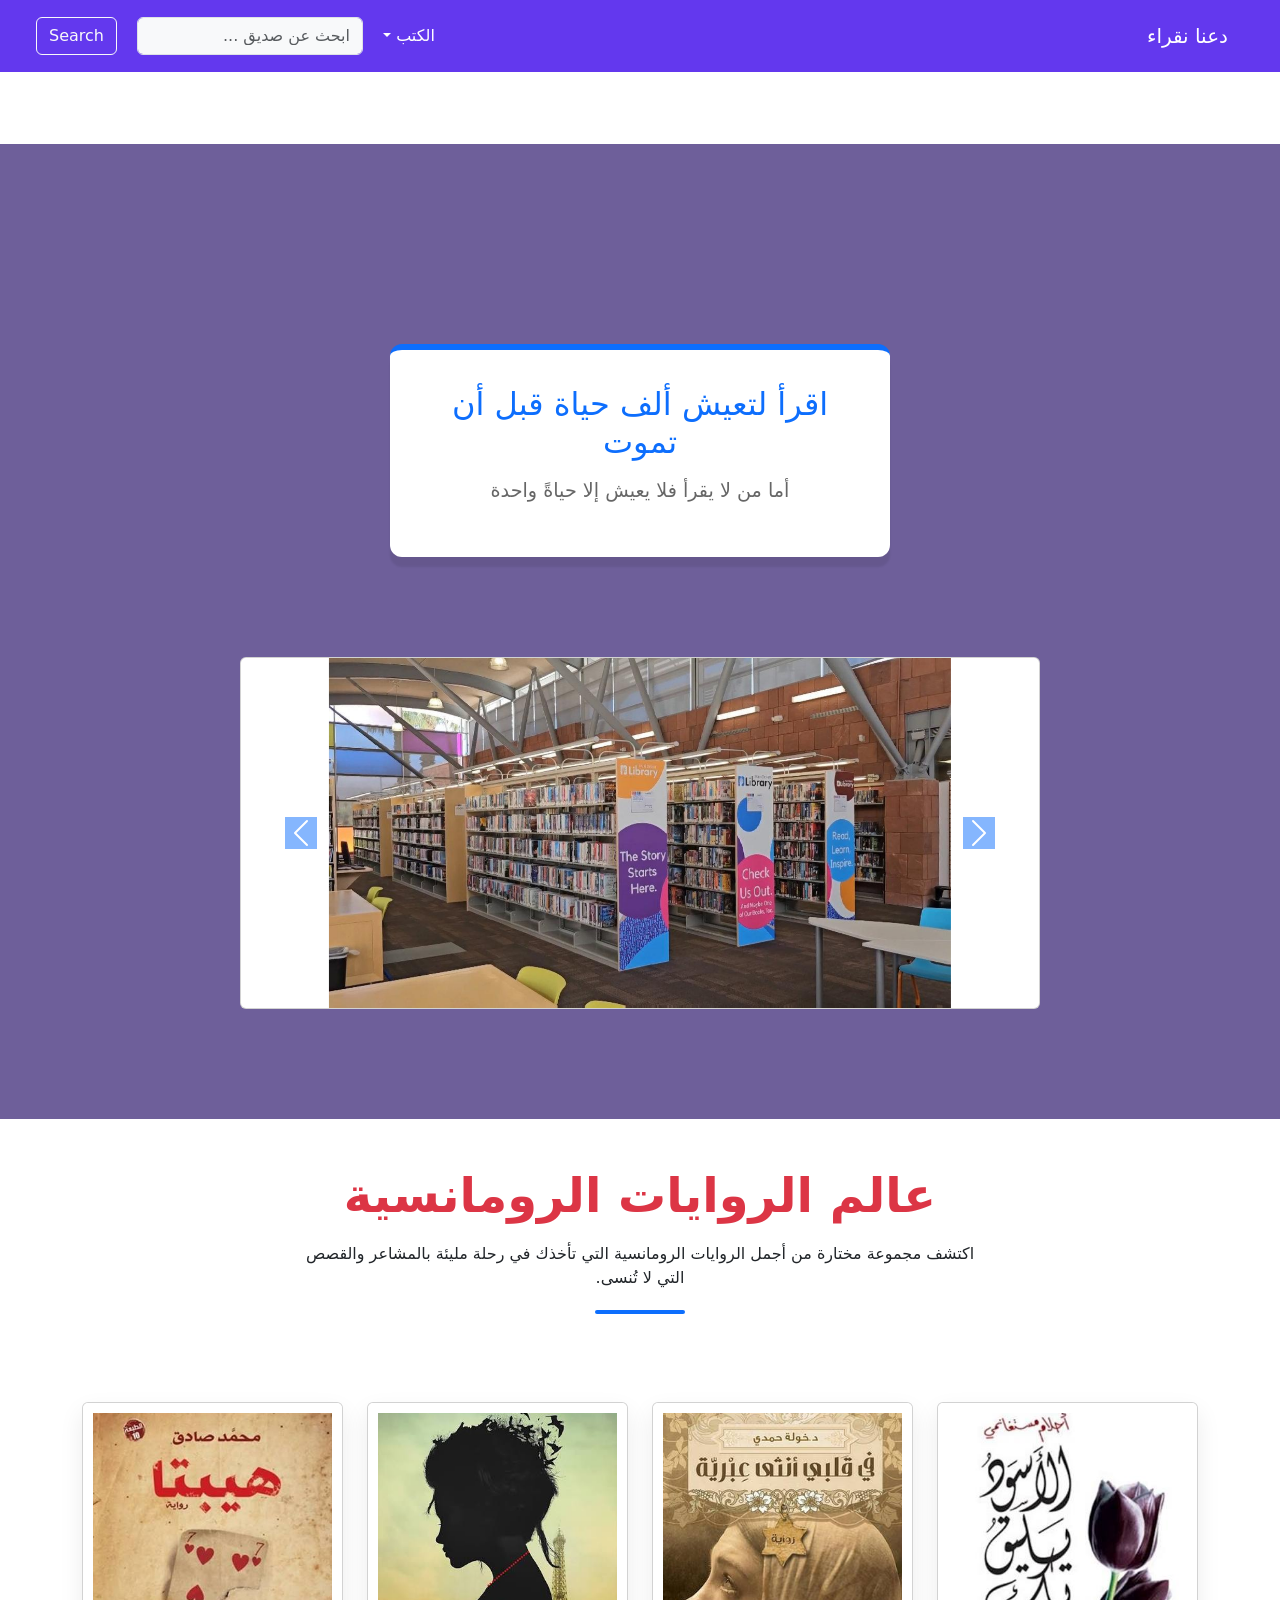
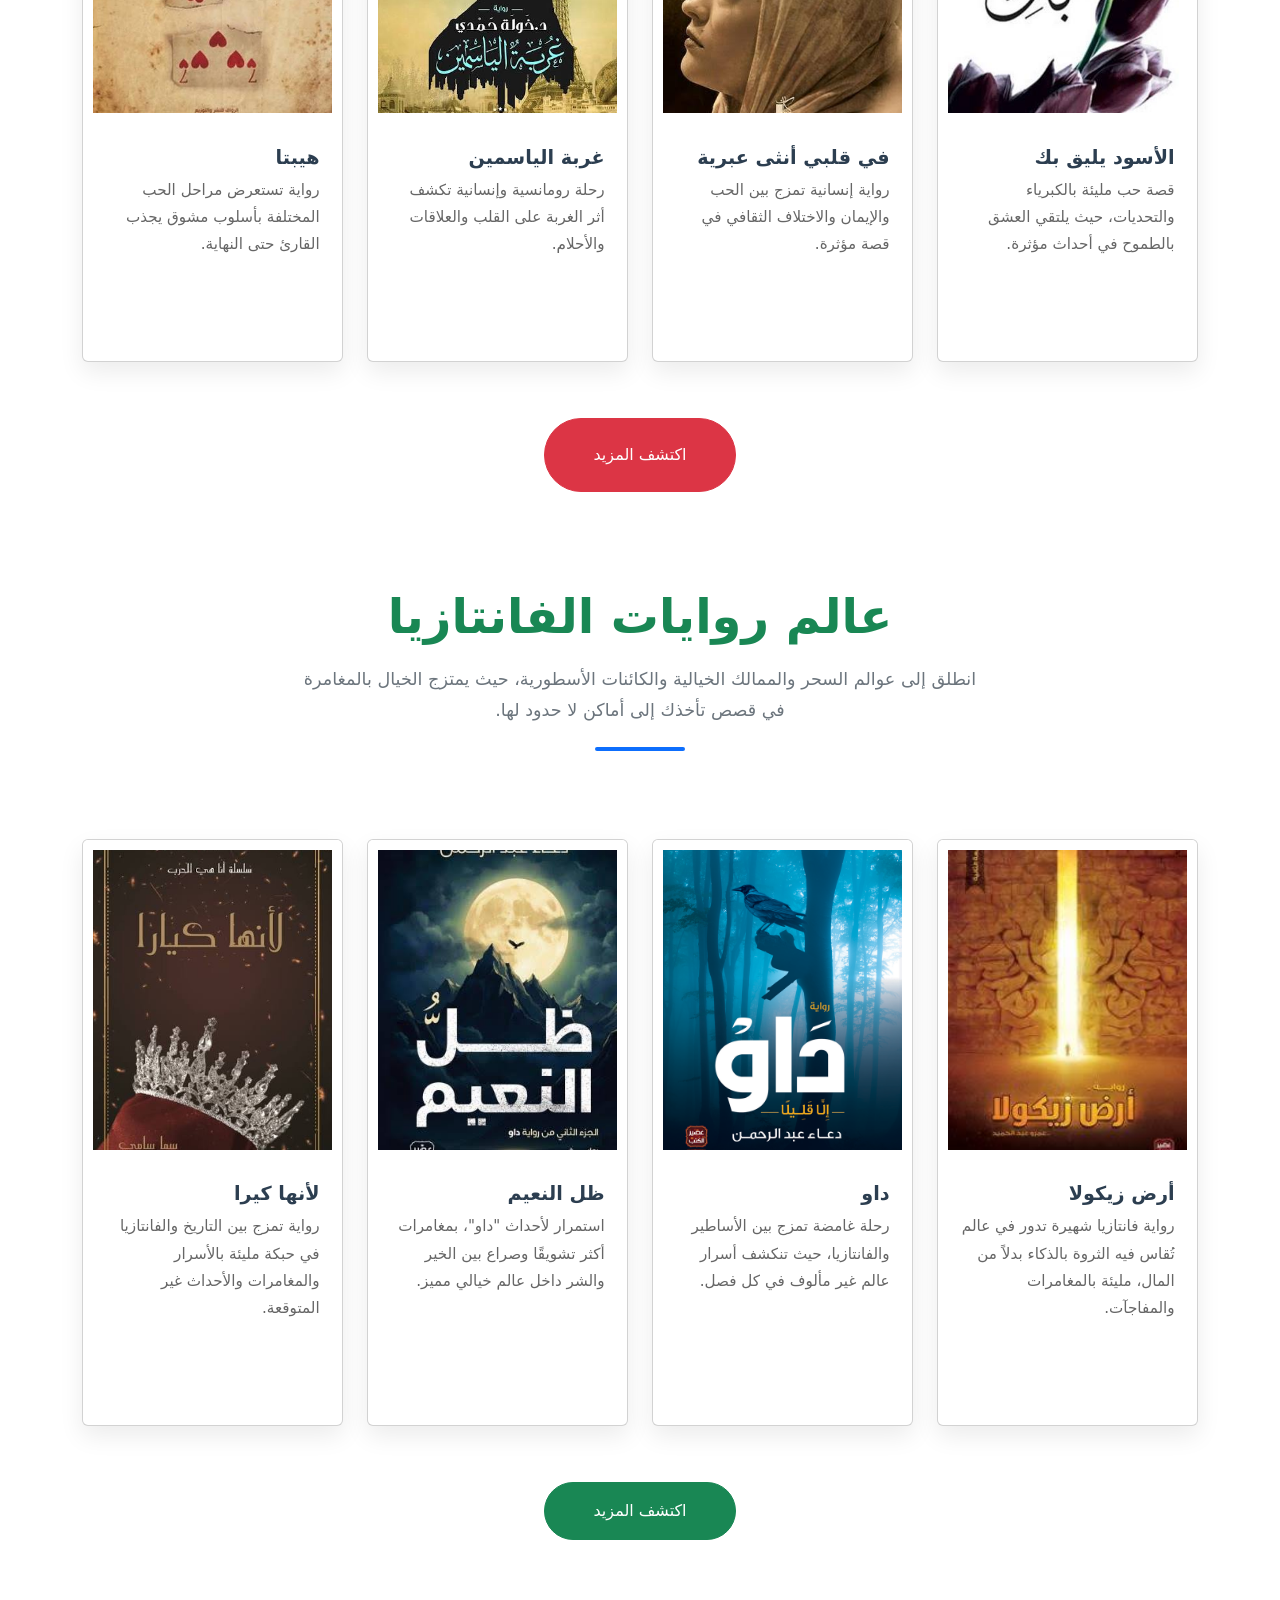
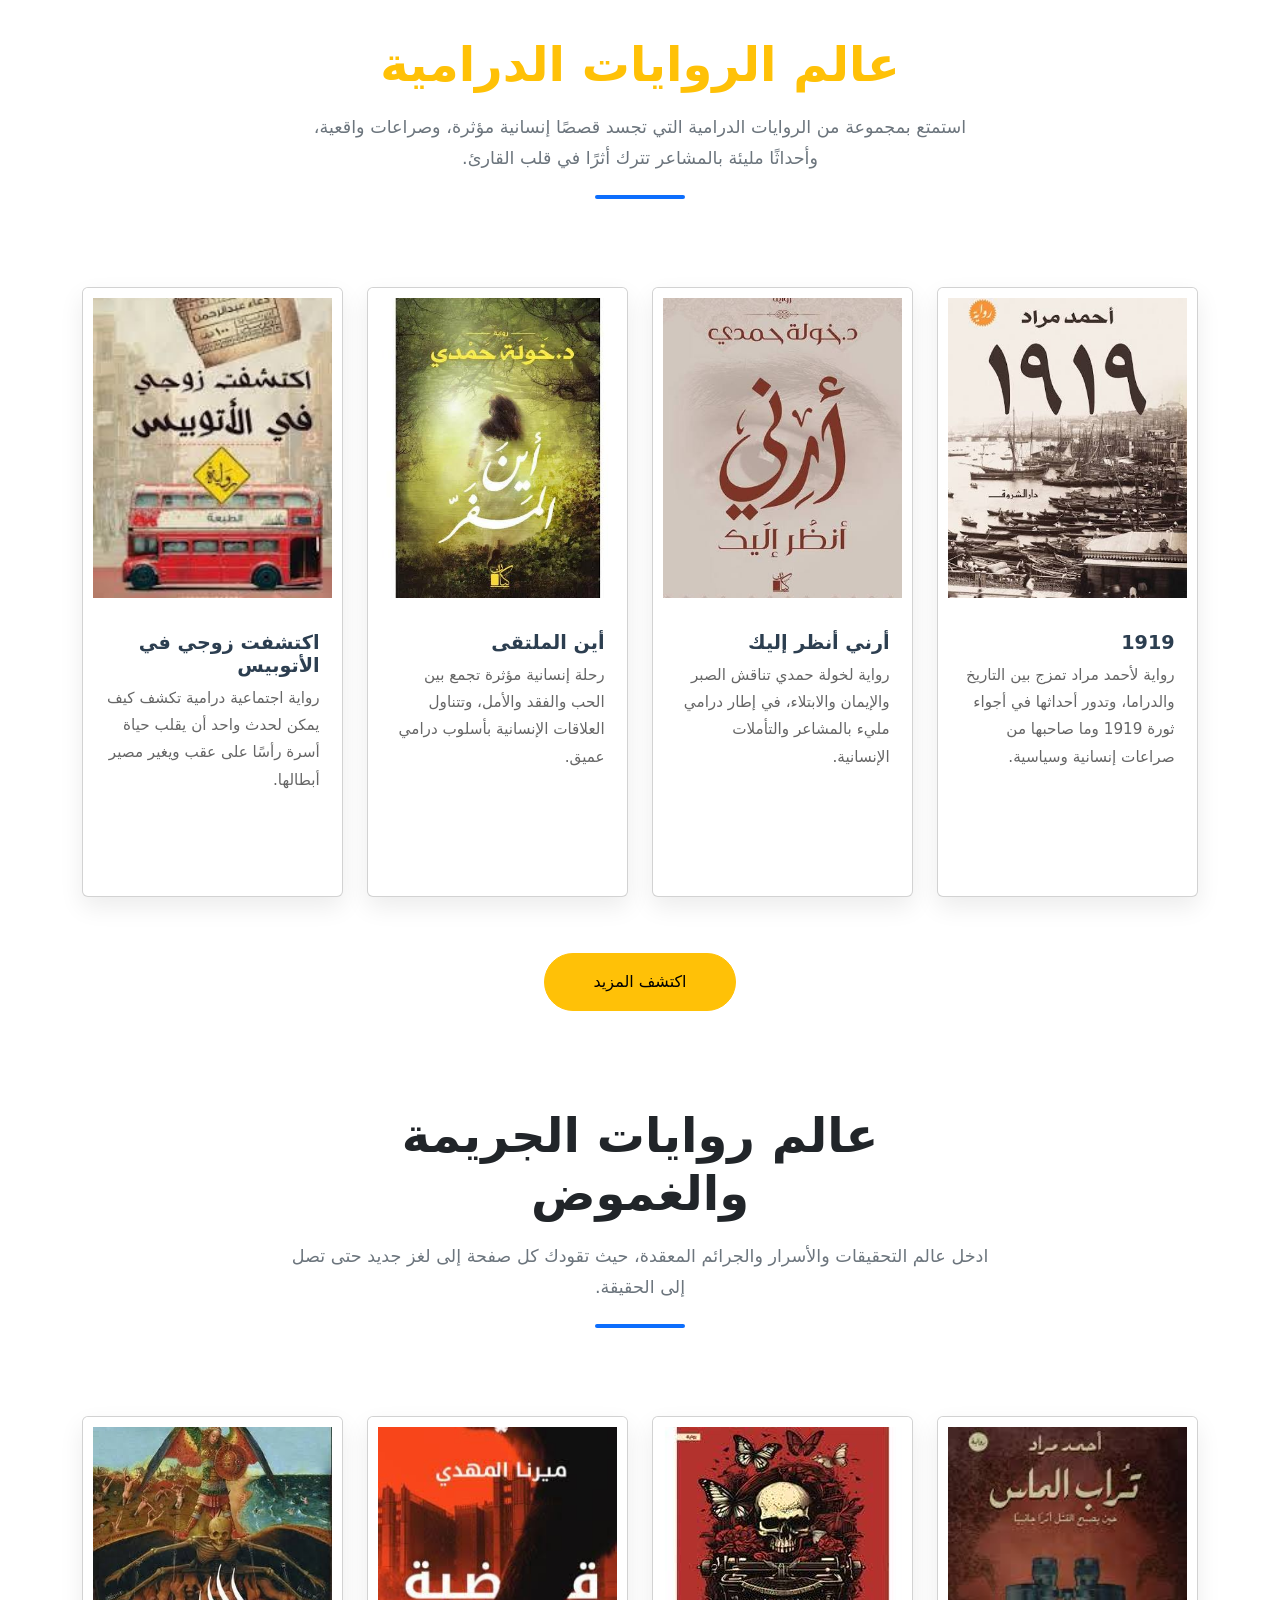
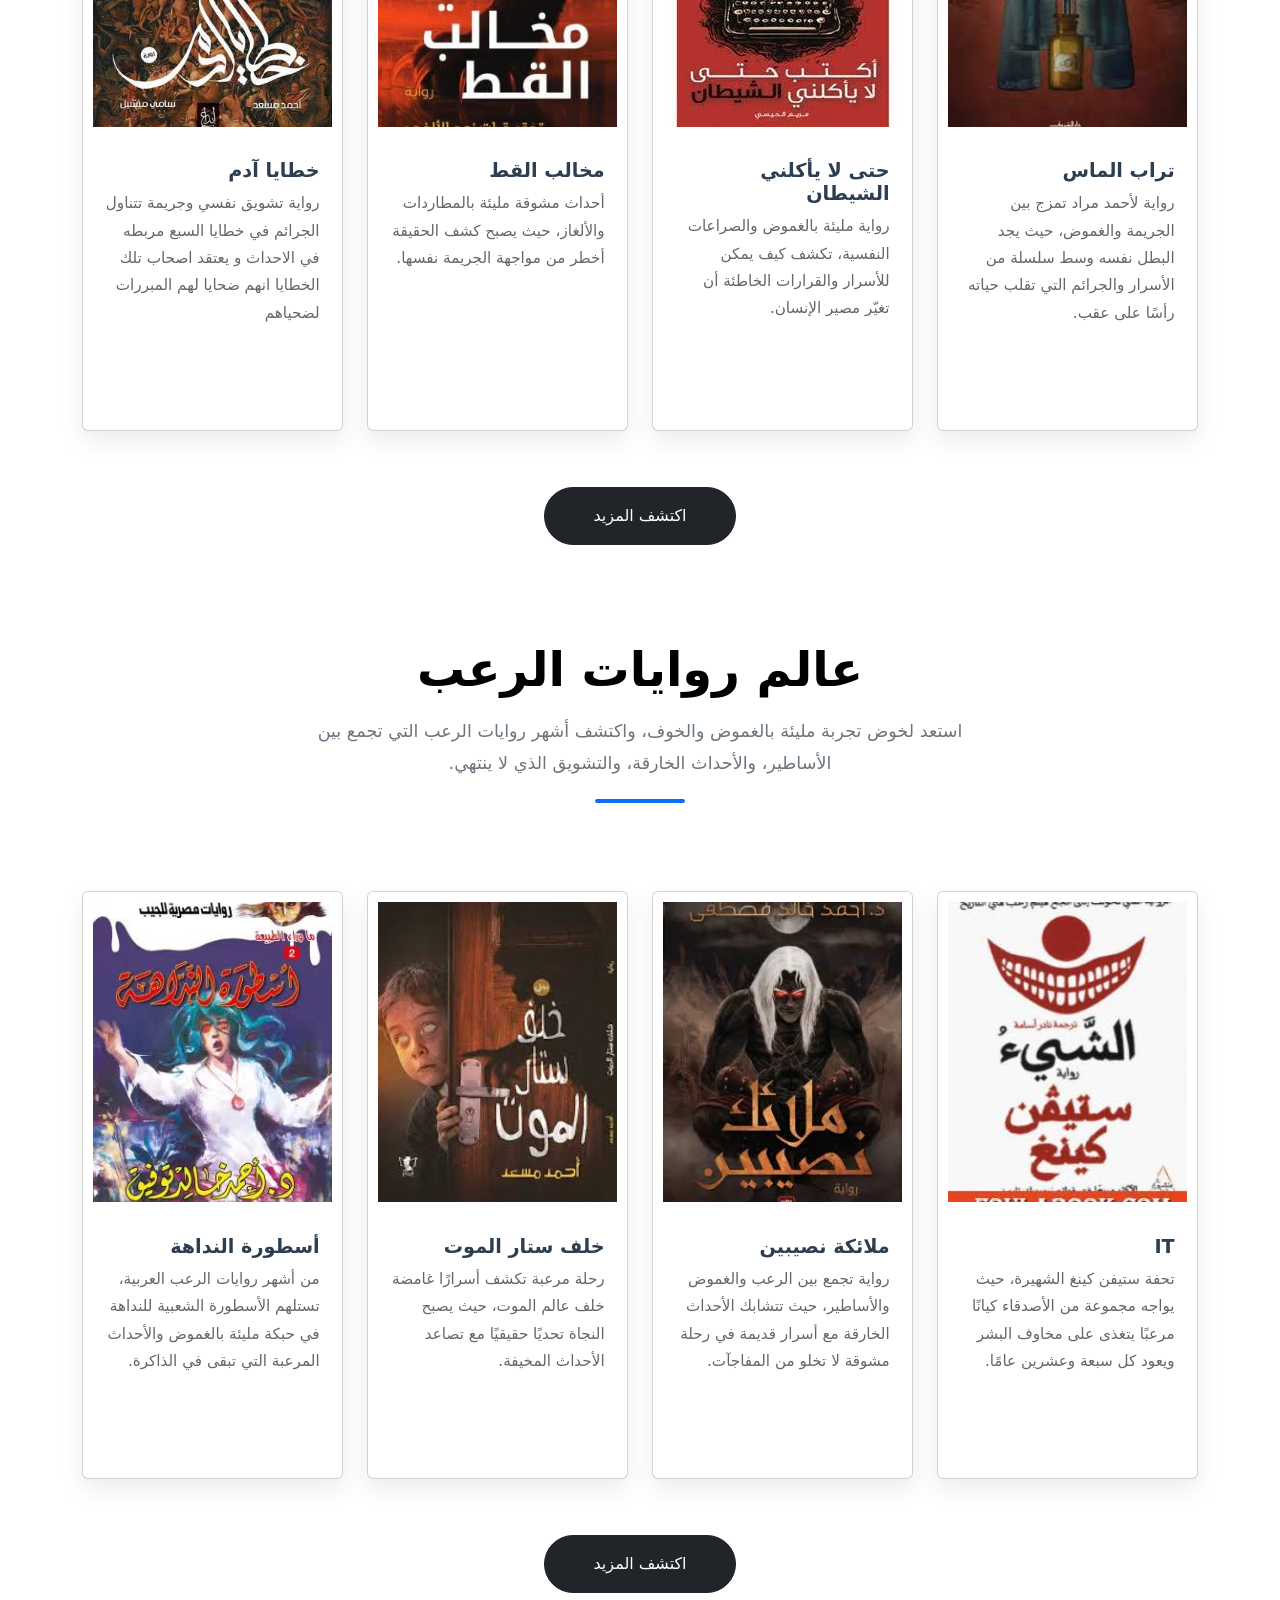
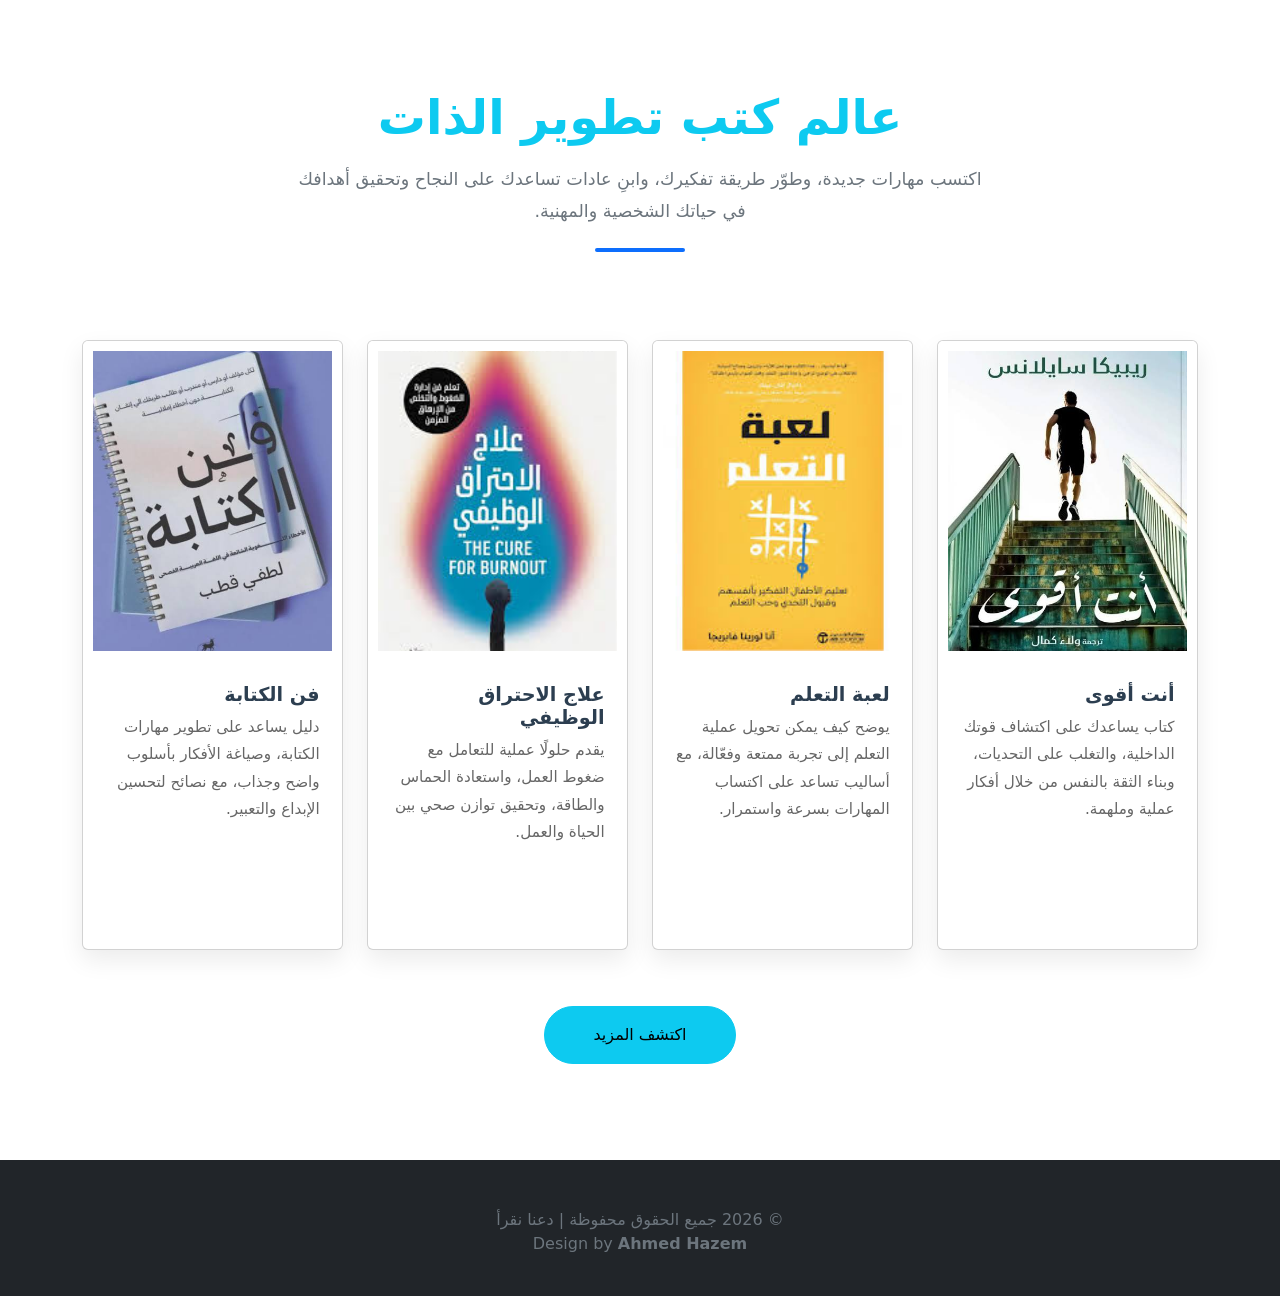
==== index.html @ 32b848a5 "Update project" ====
<!doctype html>
<html lang="ar" dir="rtl">
  >
  <head>
    <meta charset="UTF-8" />
    <meta name="viewport" content="width=device-width, initial-scale=1.0" />
    <link rel="stylesheet" href="css/style.css" />
    <link rel="stylesheet" href="css/bootstrap.min.css" />
    <!-- Font Awesome -->
    <link
      rel="stylesheet"
      href="https://cdnjs.cloudflare.com/ajax/libs/font-awesome/6.6.0/css/all.min.css"
    />
    <title>let's read</title>
  </head>
  <body>
    <main>
      <section class=" bg-section">
        <div class="container">
      <!--strat of nav bar-->
      <nav class="navbar navbar-expand-lg fixed-top py-3 px-4">
        <div class="container-fluid">
          <a class="navbar-brand" href="#">دعنا نقراء</a>
          <button
            class="navbar-toggler"
            type="button"
            data-bs-toggle="collapse"
            data-bs-target="#navbarSupportedContent"
            aria-controls="navbarSupportedContent"
            aria-expanded="false"
            aria-label="Toggle navigation"
          >
            <span class="navbar-toggler-icon"></span>
          </button>
          <div class="collapse navbar-collapse" id="navbarSupportedContent">
            <ul class="navbar-nav me-auto mb-2 mb-lg-0">
              <li class="nav-item dropdown">
                <a
                  class="nav-link dropdown-toggle"
                  href="#"
                  role="button"
                  data-bs-toggle="dropdown"
                  aria-expanded="false"
                >
                  الكتب
                </a>
                <ul class="dropdown-menu books-menu">
                  <li><h6 class="dropdown-header">أقسام الكتب</h6></li>
                  <li><a class="dropdown-item" href="#romantic" >الرومانسية</a>
                  </li><a class="dropdown-item" href="#Fantasy" > الفانتازيا</a></li>
                  <li><a class="dropdown-item" href="#drama" > الدراما</a></li>
                  <li><a class="dropdown-item" href="#crime"> الجريمة</a></li>
                  <li><a class="dropdown-item" href="#horror"> الرعب</a></li>
                  <li><a class="dropdown-item" href="#development" > تطوير الذات</a></li>
                </ul>
              </li>
            </ul>
            <form class="d-flex" role="search">
              <input
                class="form-control bg-light text-dark me-2"
                type="search"
                placeholder="ابحث عن صديق ..."
              />
              <button class="btn btn-outline-light">Search</button>
            </form>
          </div>
        </div>
      </nav>
      <!--end of nav bar-->
      <!--start of quote-->
      <section class="container quote-section">
        <div class="quote-box">
          <h3>اقرأ لتعيش ألف حياة قبل أن تموت</h3>
          <p>أما من لا يقرأ فلا يعيش إلا حياةً واحدة</p>
        </div>
      </section>
      <!--end of quote -->
      <!-- start of Show off the best-sellers. -->
      <section class="card mx-auto mt-4 p-0" >
        <div
          id="carouselExampleInterval"
          class="carousel slide"
          data-bs-ride="carousel"
        >
          <div class="carousel-inner">
            <div class="carousel-item active" data-bs-interval="3000">
              <img src="photo/book1.png" class="d-block w-100" alt="Library" />
            </div>

            <div class="carousel-item" data-bs-interval="3000">
              <img src="photo/book2.png" class="d-block w-100" alt="Reading" />
            </div>
            <div class="carousel-item" data-bs-interval="3000">
              <img
                src="photo/book3.png"
                class="d-block w-100"
                alt="Coffee and Book"
              />
            </div>
            <div class="carousel-item" data-bs-interval="3000">
              <img
                src="photo/book4.png"
                class="d-block w-100"
                alt="Bookshelf"
              />
            </div>

            <div class="carousel-item" data-bs-interval="3000">
              <img
                src="photo/book5.png"
                class="d-block w-100"
                alt="Open Book"
              />
            </div>

            <div class="carousel-item" data-bs-interval="3000">
              <img
                src="photo/book6.png"
                class="d-block w-100"
                alt="Coffee and Book"
              />
            </div>
            <div class="carousel-item" data-bs-interval="3000">
              <img
                src="photo/book7.png"
                class="d-block w-100"
                alt="Coffee and Book"
              />
            </div>
          </div>

          <button
            class="carousel-control-prev"
            type="button"
            data-bs-target="#carouselExampleInterval"
            data-bs-slide="prev"
          >
            <span class="carousel-control-prev-icon"></span>
          </button>

          <button
            class="carousel-control-next"
            type="button"
            data-bs-target="#carouselExampleInterval"
            data-bs-slide="next"
          >
            <span class="carousel-control-next-icon"></span>
          </button>
        </div>
      </section>
      <!-- end of Show off the best-sellers. -->
      </div>
      </section>
    <!--romantic-->
<section class="container my-5"  id="romantic">
  <div class="section-heading text-center mb-5">
 <h2 class="section-title text-danger">
  عالم الروايات الرومانسية
</h2>
    <p class="romance-desc">
      اكتشف مجموعة مختارة من أجمل الروايات الرومانسية التي تأخذك في رحلة
      مليئة بالمشاعر والقصص التي لا تُنسى.
    </p>
  </div>
      <div class="row row-cols-1 row-cols-md-2 row-cols-lg-4 g-4">
  <div class="col">
  <div class="card book-card h-100">
      <img src="photo/الرومانسية/الاسود يليق بك.png" class="card-img-top" alt="الأسود يليق بك">
      <div class="card-body">
        <h5 class="card-title">الأسود يليق بك</h5>
  <p class="card-text">
    قصة حب مليئة بالكبرياء والتحديات، حيث يلتقي العشق بالطموح في أحداث مؤثرة.
  </p>
      </div>
    </div>
  </div>
  <div class="col">
    <div class="card book-card h-100">
    <img src="photo/الرومانسية/في قلبي.png" class="card-img-top" alt="في قلبي أنثى عبرية">
<div class="card-body">
  <h5 class="card-title">في قلبي أنثى عبرية</h5>
  <p class="card-text">
    رواية إنسانية تمزج بين الحب والإيمان والاختلاف الثقافي في قصة مؤثرة.
  </p>
</div>
    </div>
  </div>
  <div class="col">
  <div class="card book-card h-100">
    <img src="photo/الرومانسية/غربيه الياسمين.png" class="card-img-top" alt="غربة الياسمين">

<div class="card-body">
  <h5 class="card-title">غربة الياسمين</h5>
  <p class="card-text">
    رحلة رومانسية وإنسانية تكشف أثر الغربة على القلب والعلاقات والأحلام.
  </p>
</div>
    </div>
  </div>
  <div class="col">
    <div class="card book-card h-100">
    <img src="photo/الرومانسية/هبتا.png" class="card-img-top" alt="هيبتا">
<div class="card-body">
  <h5 class="card-title">هيبتا</h5>
  <p class="card-text">
    رواية تستعرض مراحل الحب المختلفة بأسلوب مشوق يجذب القارئ حتى النهاية.
  </p>
</div>
    </div>
  </div>
</div>
<div class="text-center mt-5">
<a   href="romantic.html"
    target="_blank" rel="noopener noreferrer"  class="btn btn-danger px-5 py-4 m-5 rounded-pill">
  اكتشف المزيد
</a>
</div>
    </section>
          <!-- Fantasy -->
<section class="container my-5" id="Fantasy">
  <div class="section-heading text-center mb-5">
    <h2 class="section-title text-success">
      عالم روايات الفانتازيا
    </h2>
    <p class="section-desc">
      انطلق إلى عوالم السحر والممالك الخيالية والكائنات الأسطورية، حيث يمتزج
      الخيال بالمغامرة في قصص تأخذك إلى أماكن لا حدود لها.
    </p>
  </div>
  <div class="row row-cols-1 row-cols-md-2 row-cols-lg-4 g-4">
    <!-- Card 1 -->
    <div class="col">
      <div class="card book-card h-100">
        <img src="photo/الفانتازيا/ارض زيكولا.png" class="card-img-top" alt="أرض زيكولا">
        <div class="card-body">
          <h5 class="card-title">أرض زيكولا</h5>
          <p class="card-text">
            رواية فانتازيا شهيرة تدور في عالم تُقاس فيه الثروة بالذكاء بدلاً من المال،
            مليئة بالمغامرات والمفاجآت.
          </p>
        </div>
      </div>
    </div>
    <!-- Card 2 -->
    <div class="col">
      <div class="card book-card h-100">
        <img src="photo/الفانتازيا/داو.png" class="card-img-top" alt="داو">
        <div class="card-body">
          <h5 class="card-title">داو</h5>
          <p class="card-text">
            رحلة غامضة تمزج بين الأساطير والفانتازيا، حيث تنكشف أسرار عالم
            غير مألوف في كل فصل.
          </p>
        </div>
      </div>
    </div>
    <!-- Card 3 -->
    <div class="col">
      <div class="card book-card h-100">
        <img src="photo/الفانتازيا/ظل.png" class="card-img-top" alt="ظل النعيم">
        <div class="card-body">
          <h5 class="card-title">ظل النعيم</h5>
          <p class="card-text">
            استمرار لأحداث "داو"، بمغامرات أكثر تشويقًا وصراع بين الخير والشر
            داخل عالم خيالي مميز.
          </p>
        </div>
      </div>
    </div>
    <!-- Card 4 -->
    <div class="col">
      <div class="card book-card h-100">
        <img src="photo/الفانتازيا/كيارا.png" class="card-img-top" alt="لأنها كيرا">
        <div class="card-body">
          <h5 class="card-title">لأنها كيرا</h5>
          <p class="card-text">
            رواية تمزج بين التاريخ والفانتازيا في حبكة مليئة بالأسرار
            والمغامرات والأحداث غير المتوقعة.
          </p>
        </div>
      </div>
    </div>
  </div>
  <div class="text-center mt-5">
    <a  target="_blank" rel="noopener noreferrer" class="btn btn-success px-5 py-3 m-5 rounded-pill" href="Fantasy.html">
      اكتشف المزيد
    </a>
  </div>
</section>
          <!-- Drama -->
<section class="container my-5" id="drama">
  <div class="section-heading text-center mb-5">
    <h2 class="section-title text-warning">
      عالم الروايات الدرامية
    </h2>
    <p class="section-desc">
      استمتع بمجموعة من الروايات الدرامية التي تجسد قصصًا إنسانية مؤثرة،
      وصراعات واقعية، وأحداثًا مليئة بالمشاعر تترك أثرًا في قلب القارئ.
    </p>
  </div>
  <div class="row row-cols-1 row-cols-md-2 row-cols-lg-4 g-4">
    <!-- Card 1 -->
    <div class="col">
      <div class="card book-card h-100">
        <img src="photo/الدرامية/1919.png" class="card-img-top" alt="1919">
        <div class="card-body">
          <h5 class="card-title">1919</h5>
          <p class="card-text">
            رواية لأحمد مراد تمزج بين التاريخ والدراما، وتدور أحداثها في أجواء
            ثورة 1919 وما صاحبها من صراعات إنسانية وسياسية.
          </p>
        </div>
      </div>
    </div>
    <!-- Card 2 -->
    <div class="col">
      <div class="card book-card h-100">
        <img src="photo/الدرامية/ارني انظر اليك .png" class="card-img-top" alt="أرني أنظر إليك">
        <div class="card-body">
          <h5 class="card-title">أرني أنظر إليك</h5>
          <p class="card-text">
            رواية لخولة حمدي تناقش الصبر والإيمان والابتلاء، في إطار درامي
            مليء بالمشاعر والتأملات الإنسانية.
          </p>
        </div>
      </div>
    </div>
    <!-- Card 3 -->
    <div class="col">
      <div class="card book-card h-100">
        <img src="photo/الدرامية/اين المفر.png" class="card-img-top" alt="أين الملتقى">
        <div class="card-body">
          <h5 class="card-title">أين الملتقى</h5>
          <p class="card-text">
            رحلة إنسانية مؤثرة تجمع بين الحب والفقد والأمل، وتتناول العلاقات
            الإنسانية بأسلوب درامي عميق.
          </p>
        </div>
      </div>
    </div>
    <!-- Card 4 -->
    <div class="col">
      <div class="card book-card h-100">
        <img src="photo/الدرامية/اكتشفت زوجي في الاتوبيس.png" class="card-img-top" alt="اكتشفت زوجي في الأتوبيس">
        <div class="card-body">
          <h5 class="card-title">اكتشفت زوجي في الأتوبيس</h5>
          <p class="card-text">
            رواية اجتماعية درامية تكشف كيف يمكن لحدث واحد أن يقلب حياة أسرة
            رأسًا على عقب ويغير مصير أبطالها.
          </p>
        </div>
      </div>
    </div>
  </div>
  <div class="text-center mt-5">
    <a target="_blank" rel="noopener noreferrer" class="btn btn-warning m-5 px-5 py-3 rounded-pill" href="drama.html">
      اكتشف المزيد
    </a>
  </div>
</section>
<!-- Crime -->
<section class="container my-5" id="crime">
  <div class="section-heading text-center mb-5">
    <h2 class="section-title text-dark">
      عالم روايات الجريمة والغموض
    </h2>
    <p class="section-desc">
      ادخل عالم التحقيقات والأسرار والجرائم المعقدة، حيث تقودك كل صفحة إلى
      لغز جديد حتى تصل إلى الحقيقة.
    </p>
  </div>
  <div class="row row-cols-1 row-cols-md-2 row-cols-lg-4 g-4">
    <!-- Card 1 -->
    <div class="col">
      <div class="card book-card h-100">
        <img src="photo/الجريمة والغموض/تراب-الماس.png" class="card-img-top" alt="تراب الماس">
        <div class="card-body">
          <h5 class="card-title">تراب الماس</h5>
          <p class="card-text">
            رواية لأحمد مراد تمزج بين الجريمة والغموض، حيث يجد البطل نفسه وسط
            سلسلة من الأسرار والجرائم التي تقلب حياته رأسًا على عقب.
          </p>
        </div>
      </div>
    </div>
    <!-- Card 2 -->
    <div class="col">
      <div class="card book-card h-100">
        <img src="photo/الجريمة والغموض/اكتب حتي.png" class="card-img-top" alt="حتى لا يأكلني الشيطان">
        <div class="card-body">
          <h5 class="card-title">حتى لا يأكلني الشيطان</h5>
          <p class="card-text">
            رواية مليئة بالغموض والصراعات النفسية، تكشف كيف يمكن للأسرار
            والقرارات الخاطئة أن تغيّر مصير الإنسان.
          </p>
        </div>
      </div>
    </div>
    <!-- Card 3 -->
    <div class="col">
      <div class="card book-card h-100">
        <img src="photo/الجريمة والغموض/مخالب-القط.png" class="card-img-top" alt="مخالب القط">
        <div class="card-body">
          <h5 class="card-title">مخالب القط</h5>
          <p class="card-text">
            أحداث مشوقة مليئة بالمطاردات والألغاز، حيث يصبح كشف الحقيقة أخطر
            من مواجهة الجريمة نفسها.
          </p>
        </div>
      </div>
    </div>

    <!-- Card 4 -->
    <div class="col">
      <div class="card book-card h-100">
        <img src="photo/الجريمة والغموض/ش_2_.png" class="card-img-top" alt="خطايا آدم">
        <div class="card-body">
          <h5 class="card-title">خطايا آدم</h5>
          <p class="card-text">
            رواية تشويق نفسي وجريمة تتناول الجرائم في خطايا السبع مربطه في الاحداث و 
            يعتقد اصحاب تلك الخطايا انهم ضحايا لهم المبررات لضحياهم  </p>
        </div>
      </div>
    </div>
  </div>
  <div class="text-center mt-5">
    <a target="_blank" rel="noopener noreferrer" class="btn btn-dark m-5 px-5 py-3 rounded-pill" href="crime.html">
      اكتشف المزيد
    </a>
  </div>
</section>
 <!-- Horror -->
<section class="container my-5" id="horror">
  <div class="section-heading text-center mb-5">
    <h2 class="section-title  text-black">
      عالم روايات الرعب
    </h2>
    <p class="section-desc">
      استعد لخوض تجربة مليئة بالغموض والخوف، واكتشف أشهر روايات الرعب التي
      تجمع بين الأساطير، والأحداث الخارقة، والتشويق الذي لا ينتهي.
    </p>
  </div>
  <div class="row row-cols-1 row-cols-md-2 row-cols-lg-4 g-4">
    <!-- Card 1 -->
    <div class="col">
      <div class="card book-card h-100">
        <img src="photo/الرعب/It.png" class="card-img-top" alt="IT">
        <div class="card-body">
          <h5 class="card-title">IT</h5>
          <p class="card-text">
            تحفة ستيفن كينغ الشهيرة، حيث يواجه مجموعة من الأصدقاء كيانًا مرعبًا
            يتغذى على مخاوف البشر ويعود كل سبعة وعشرين عامًا.
          </p>
        </div>
      </div>
    </div>
    <!-- Card 2 -->
    <div class="col">
      <div class="card book-card h-100">
        <img src="photo/الرعب/ملائك نصيبين.png" class="card-img-top" alt="ملائكة نصيبين">
        <div class="card-body">
          <h5 class="card-title">ملائكة نصيبين</h5>
          <p class="card-text">
            رواية تجمع بين الرعب والغموض والأساطير، حيث تتشابك الأحداث الخارقة
            مع أسرار قديمة في رحلة مشوقة لا تخلو من المفاجآت.
          </p>
        </div>
      </div>
    </div>
    <!-- Card 3 -->
    <div class="col">
      <div class="card book-card h-100">
        <img src="photo/الرعب/خلف-ستار-الموت-دار-إبداع-بيت-الكتب.png" class="card-img-top" alt="خلف ستار الموت">
        <div class="card-body">
          <h5 class="card-title">خلف ستار الموت</h5>
          <p class="card-text">
            رحلة مرعبة تكشف أسرارًا غامضة خلف عالم الموت، حيث يصبح النجاة
            تحديًا حقيقيًا مع تصاعد الأحداث المخيفة.
          </p>
        </div>
      </div>
    </div>
    <!-- Card 4 -->
    <div class="col">
      <div class="card book-card h-100">
        <img src="photo/الرعب/أسطورة النداهة.png" class="card-img-top" alt="أسطورة النداهة">
        <div class="card-body">
          <h5 class="card-title">أسطورة النداهة</h5>
          <p class="card-text">
            من أشهر روايات الرعب العربية، تستلهم الأسطورة الشعبية للنداهة في
            حبكة مليئة بالغموض والأحداث المرعبة التي تبقى في الذاكرة.
          </p>
        </div>
      </div>
    </div>
  </div>
  <div class="text-center mt-5">
    <a target="_blank" rel="noopener noreferrer" class="btn btn-dark m-5 px-5 py-3 rounded-pill" href="horror.html">
      اكتشف المزيد
    </a>
  </div>
</section> 
<!-- Self Development -->
<section class="container my-5" id="development">
  <div class="section-heading text-center mb-5">
    <h2 class="section-title text-info">
      عالم كتب تطوير الذات
    </h2>
    <p class="section-desc">
      اكتسب مهارات جديدة، وطوّر طريقة تفكيرك، وابنِ عادات تساعدك على النجاح
      وتحقيق أهدافك في حياتك الشخصية والمهنية.
    </p>
  </div>
  <div class="row row-cols-1 row-cols-md-2 row-cols-lg-4 g-4">
    <!-- Card 1 -->
    <div class="col">
      <div class="card book-card h-100">
        <img src="photo/تطوير الذات/اقوي.png" class="card-img-top" alt="أنت أقوى">
        <div class="card-body">
          <h5 class="card-title">أنت أقوى</h5>
          <p class="card-text">
            كتاب يساعدك على اكتشاف قوتك الداخلية، والتغلب على التحديات، وبناء
            الثقة بالنفس من خلال أفكار عملية وملهمة.
          </p>
        </div>
      </div>
    </div>
    <!-- Card 2 -->
    <div class="col">
      <div class="card book-card h-100">
        <img src="photo/تطوير الذات/التعلم.png" class="card-img-top " alt="لعبة التعلم">
        <div class="card-body">
          <h5 class="card-title">لعبة التعلم</h5>
          <p class="card-text">
            يوضح كيف يمكن تحويل عملية التعلم إلى تجربة ممتعة وفعّالة، مع أساليب
            تساعد على اكتساب المهارات بسرعة واستمرار.
          </p>
        </div>
      </div>
    </div>
    <!-- Card 3 -->
    <div class="col">
      <div class="card book-card h-100">
        <img src="photo/تطوير الذات/علاج-الاحتراق.png" class="card-img-top" alt="علاج الاحتراق الوظيفي">
        <div class="card-body">
          <h5 class="card-title">علاج الاحتراق الوظيفي</h5>
          <p class="card-text">
            يقدم حلولًا عملية للتعامل مع ضغوط العمل، واستعادة الحماس والطاقة،
            وتحقيق توازن صحي بين الحياة والعمل.
          </p>
        </div>
      </div>
    </div>
    <!-- Card 4 -->
    <div class="col">
      <div class="card book-card h-100">
        <img src="photo/تطوير الذات/الكتابه.png" class="card-img-top" alt="فن الكتابة">
        <div class="card-body">
          <h5 class="card-title">فن الكتابة</h5>
          <p class="card-text">
            دليل يساعد على تطوير مهارات الكتابة، وصياغة الأفكار بأسلوب واضح
            وجذاب، مع نصائح لتحسين الإبداع والتعبير.
          </p>
        </div>
      </div>
    </div>
  </div>
  <div class="text-center mt-5">
    <a  target="_blank" rel="noopener noreferrer" class="btn btn-info m-5 px-5 py-3 rounded-pill" href="development.html">
      اكتشف المزيد
    </a>
  </div>
</section>
<!-- footer -->
<footer class="bg-dark text-light pt-5 pb-4 mt-5">
      <p class="text-center text-secondary">
        © 2026 جميع الحقوق محفوظة | دعنا نقرأ
        <br />
        Design by <strong>Ahmed Hazem</strong>
      </p>
    </footer>
    </main>
    <script src="js/bootstrap.bundle.min.js"></script>
  </body>
</html>
---- css/style.css ----
/* Reset */
* {
  margin: 0;
  padding: 0;
  box-sizing: border-box;
}
body {
  background-color: #f5f7fa;
  font-family: Arial, Helvetica, sans-serif;
}
main {
  padding-top: 120px;
}
/* start of index */
/* start of heder */
.bg-section {
  background-color: #6e5f9a;
  padding: 40px 0 70px;
}
.navbar {
  background: #6338ee;
}
.navbar .navbar-brand {
  color: white !important;
}
.navbar .navbar-brand:hover {
  color: #0feada !important;
}
/* Quote Section */
.quote-section {
  display: flex;
  justify-content: center;
  align-items: center;
  margin: 40px 0;
  padding-top: 120px;
  padding-bottom: 60px;
}
.quote-box {
  width: 50%;
  max-width: 500px;
  background: #ffffff;
  border-left: 8px solid #0d6efd;
  padding: 35px;
  border-radius: 12px;
  box-shadow: 0 10px 2px rgba(0, 0, 0, 0.08);
  text-align: center;
  border-left: none;
  border-top: 6px solid #0d6efd;
}
.quote-box h3 {
  color: #0d6efd;
  font-size: 2rem;
  margin-bottom: 15px;
}
.quote-box p {
  color: #666;
  font-size: 1.2rem;
}
/* Carousel */
.card {
  max-width: 800px;
  margin: 40px auto;
}
.carousel {
  width: 100%;
}
.carousel-item {
  text-align: center;
}
.carousel-item img {
  width: auto;
  max-width: 100%;
  height: 350px;
  object-fit: contain;
  margin: auto;
}

.carousel-control-prev-icon,
.carousel-control-next-icon {
  background-size: 70%;
  background-color: #0d6efd;
}
.carousel-section {
  width: 100%;
}
.btn {
  margin-right: 20px !important;
}
.nav-link {
  color: white !important;
}
.books-menu {
  min-width: 260px;
  border-radius: 10px;
  padding: 8px;
}
.books-menu .dropdown-item {
  border-radius: 8px;
  transition: all 0.3s ease;
  padding: 10px 15px;
}
.books-menu .dropdown-item:hover {
  background-color: #0d6efd;
  color: white;
  padding-right: 22px;
}
.books-menu .dropdown-header {
  color: #0d6efd;
  font-weight: bold;
  text-align: center;
}
/*  Responsive */
@media (max-width: 768px) {
  .quote-box {
    padding: 25px;
  }
  .quote-box h3 {
    font-size: 1.5rem;
  }
  .quote-box p {
    font-size: 1rem;
  }
  .carousel-item img {
    height: 250px;
  }
}
/* end of heder */

/*=========================
      BOOK SECTIONS
=========================*/

.section-heading {
  max-width: 700px;
  margin: auto;
}

.section-title {
  font-size: 3rem;
  font-weight: 700;
  margin-bottom: 18px;
}

.section-desc {
  color: #6c757d;
  font-size: 1.1rem;
  line-height: 1.8;
}

.section-heading::after {
  content: "";
  width: 90px;
  height: 4px;
  display: block;
  margin: 20px auto 0;
  border-radius: 50px;
  background: #0d6efd;
}
.hero {
  padding-top: 140px;
  padding-bottom: 60px;
}
/*========== Cards ==========*/

.book-card {
  border: none;
  border-radius: 18px;
  overflow: hidden;
  background: #fff;
  box-shadow: 0 10px 25px rgba(0, 0, 0, 0.08);
  transition: 0.35s ease;
}

.book-card:hover {
  transform: translateY(-8px);
  box-shadow: 0 18px 35px rgba(0, 0, 0, 0.15);
}

.book-card img {
  width: 100%;
  height: 320px;
  object-fit: cover;
  background: #fff;
  padding: 10px;
  transition: 0.4s;
}

.book-card:hover img {
  transform: scale(1.06);
}

.book-card .card-body {
  padding: 1.4rem;
}

.book-card .card-title {
  font-size: 1.2rem;
  font-weight: 700;
  color: #2c3e50;
}

.book-card .card-text {
  color: #666;
  font-size: 0.95rem;
  line-height: 1.8;
}

.book-card .btn {
  width: 100%;
  border-radius: 30px;
  margin-top: 15px;
}

.book-card .btn:hover {
  transform: translateY(-2px);
}
.active {
  color: #2a0081 !important;
  font-weight: bolder;
  font-size: 20px;
}
/* end of index */

/* start of romantic */
.book {
  perspective: 1200px;
}
.book-inner {
  position: relative;
  width: 100%;
  height: 560px;
  transition: 0.8s;
  transform-style: preserve-3d;
}
/* احذفه بعد JavaScript */

.book:hover .book-inner {
  transform: rotateY(180deg);
}

.book-front,
.book-back {
  position: absolute;
  inset: 0;
  border-radius: 18px;
  overflow: hidden;
  backface-visibility: hidden;
  box-shadow: 0 15px 35px rgba(0, 0, 0, 0.18);
}
.book-front {
  background: #fff;
}
.book-front img {
  width: 100%;
  height: 340px;
  object-fit: cover;
}
.book-info {
  height: 220px;
  display: flex;
  flex-direction: column;
  align-items: center;
  text-align: center;
  padding: 20px;
}
/* النجوم */
.rating {
  color: #f7b500;
  font-size: 18px;
  font-weight: bold;
  margin-top: 15px; /* مسافة من الصورة */
  margin-bottom: 20px; /* مسافة قبل اسم الرواية */
}
.rating span {
  color: #444;
  font-weight: bold;
  margin-right: 8px;
}
.book-info h5 {
  margin: 0 0 10px;
  font-weight: 700;
}
.book-info small {
  color: #777;
  margin-bottom: 20px;
}
.flip-btn {
  width: 100%;
  margin-top: auto;
}

.book-back {
  background: #212529;
  color: #fff;
  transform: rotateY(180deg);
  display: flex;
  flex-direction: column;
  justify-content: center;
  align-items: center;
  padding: 25px;
  text-align: center;
}
.book-back h4 {
  margin-bottom: 25px;
  font-weight: bold;
}
.book-back blockquote {
  font-size: 18px;
  line-height: 2;
  color: #ddd;
  font-style: italic;
  border-right: 4px solid #dc3545;
  padding-right: 15px;
  margin-bottom: 30px;
}
.back-btn {
  width: 100%;
}
/* end of romantic */
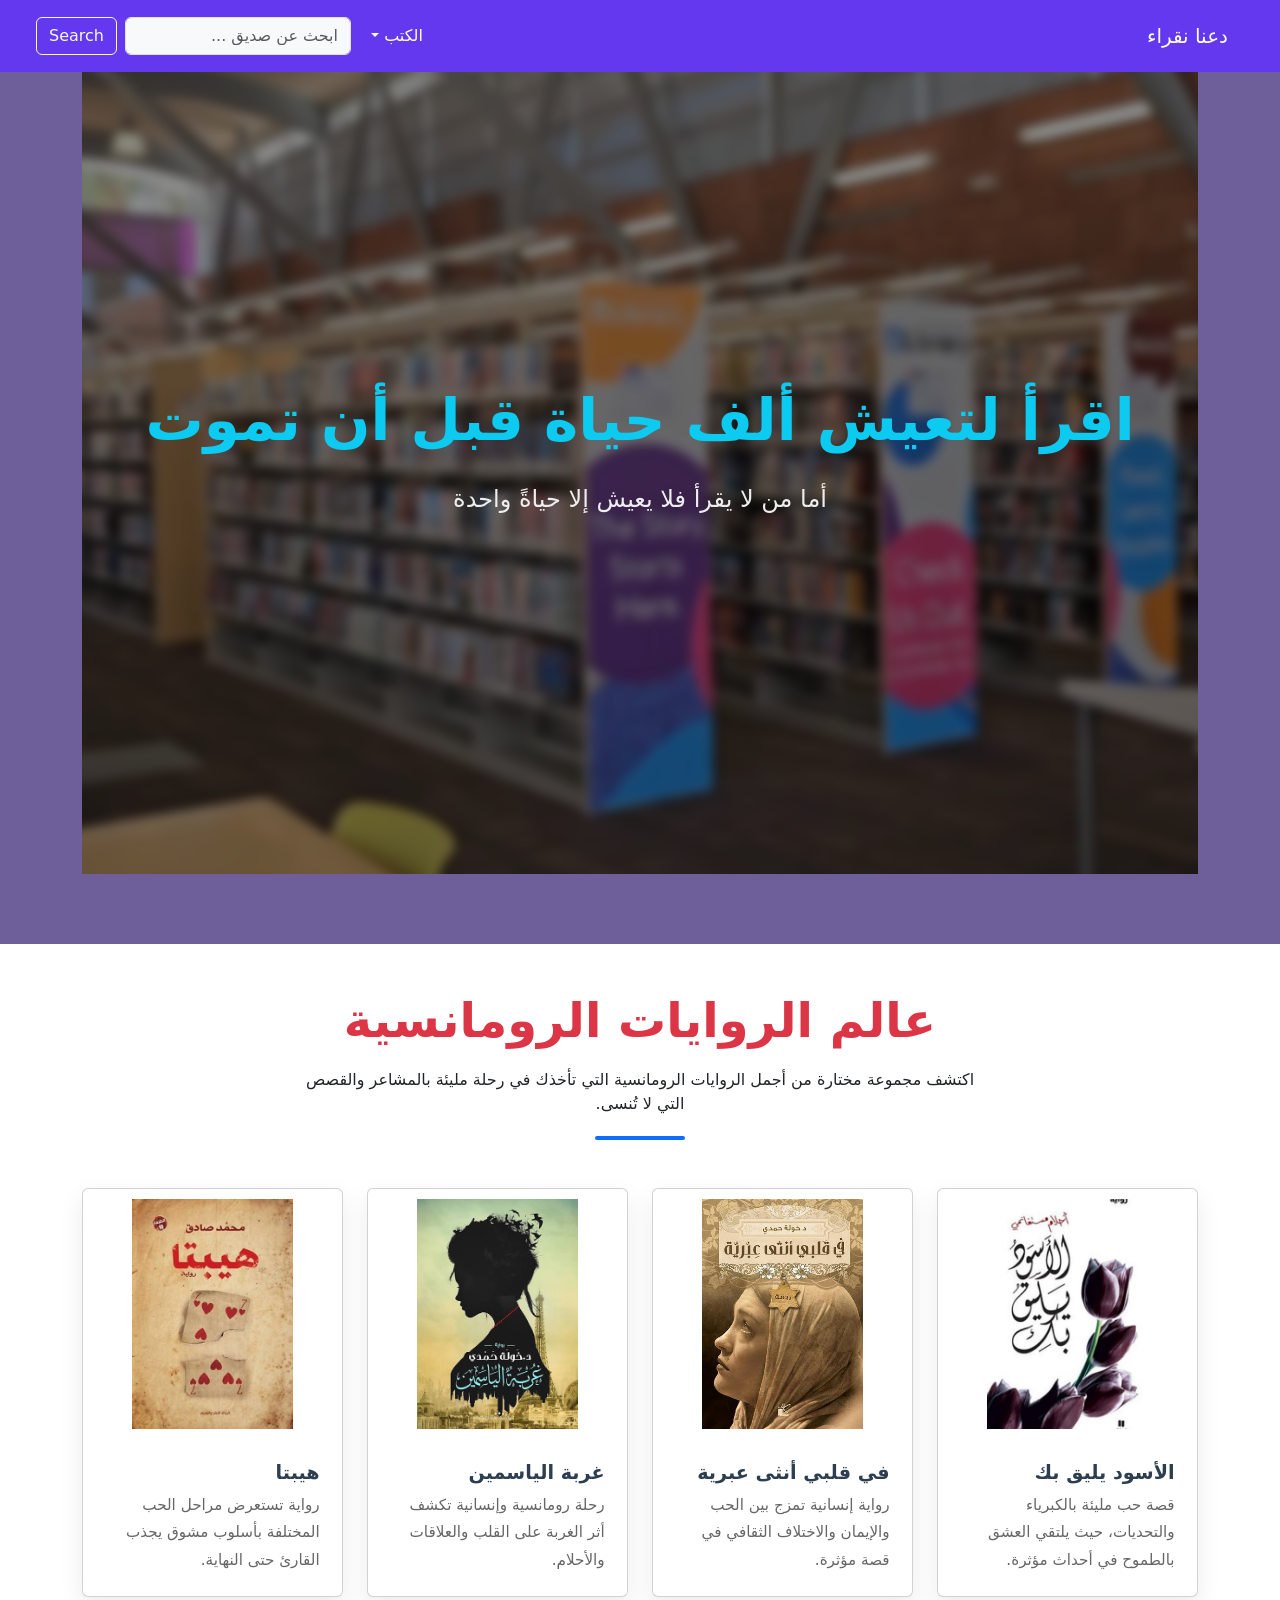
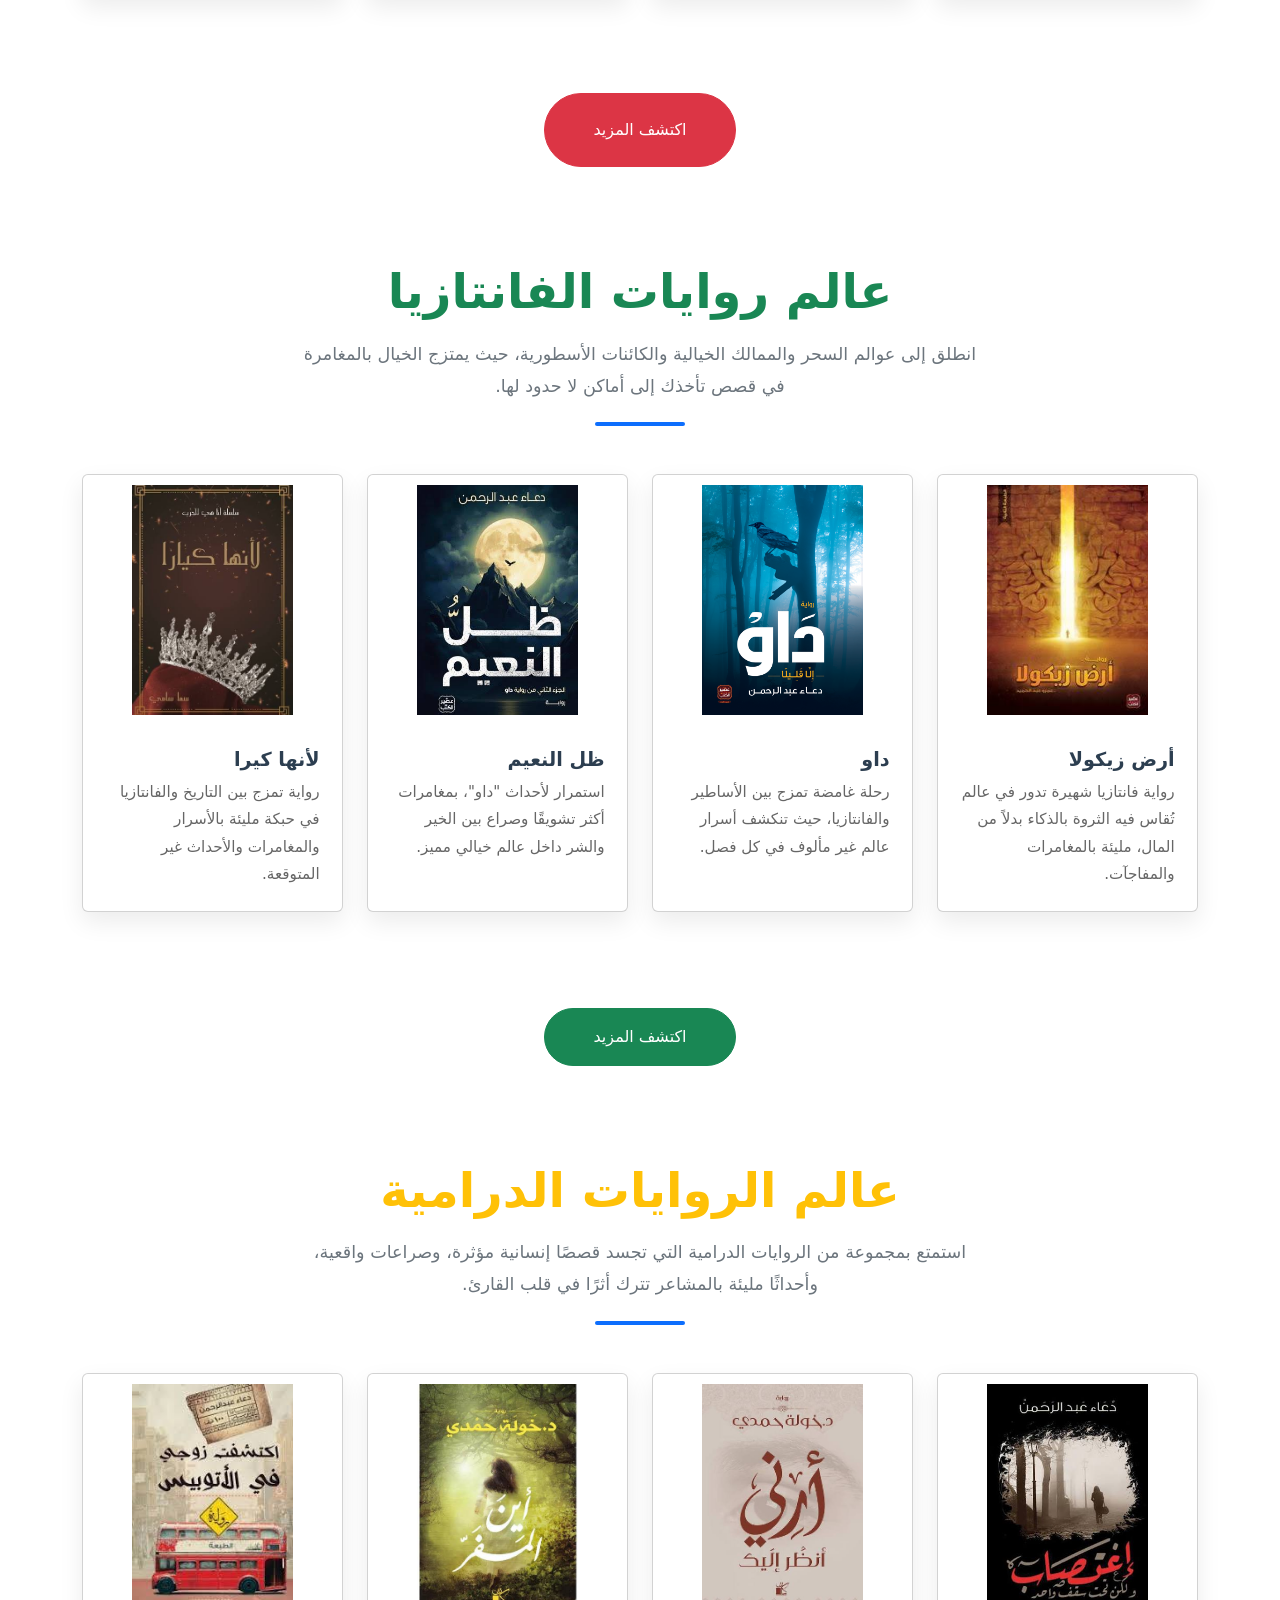
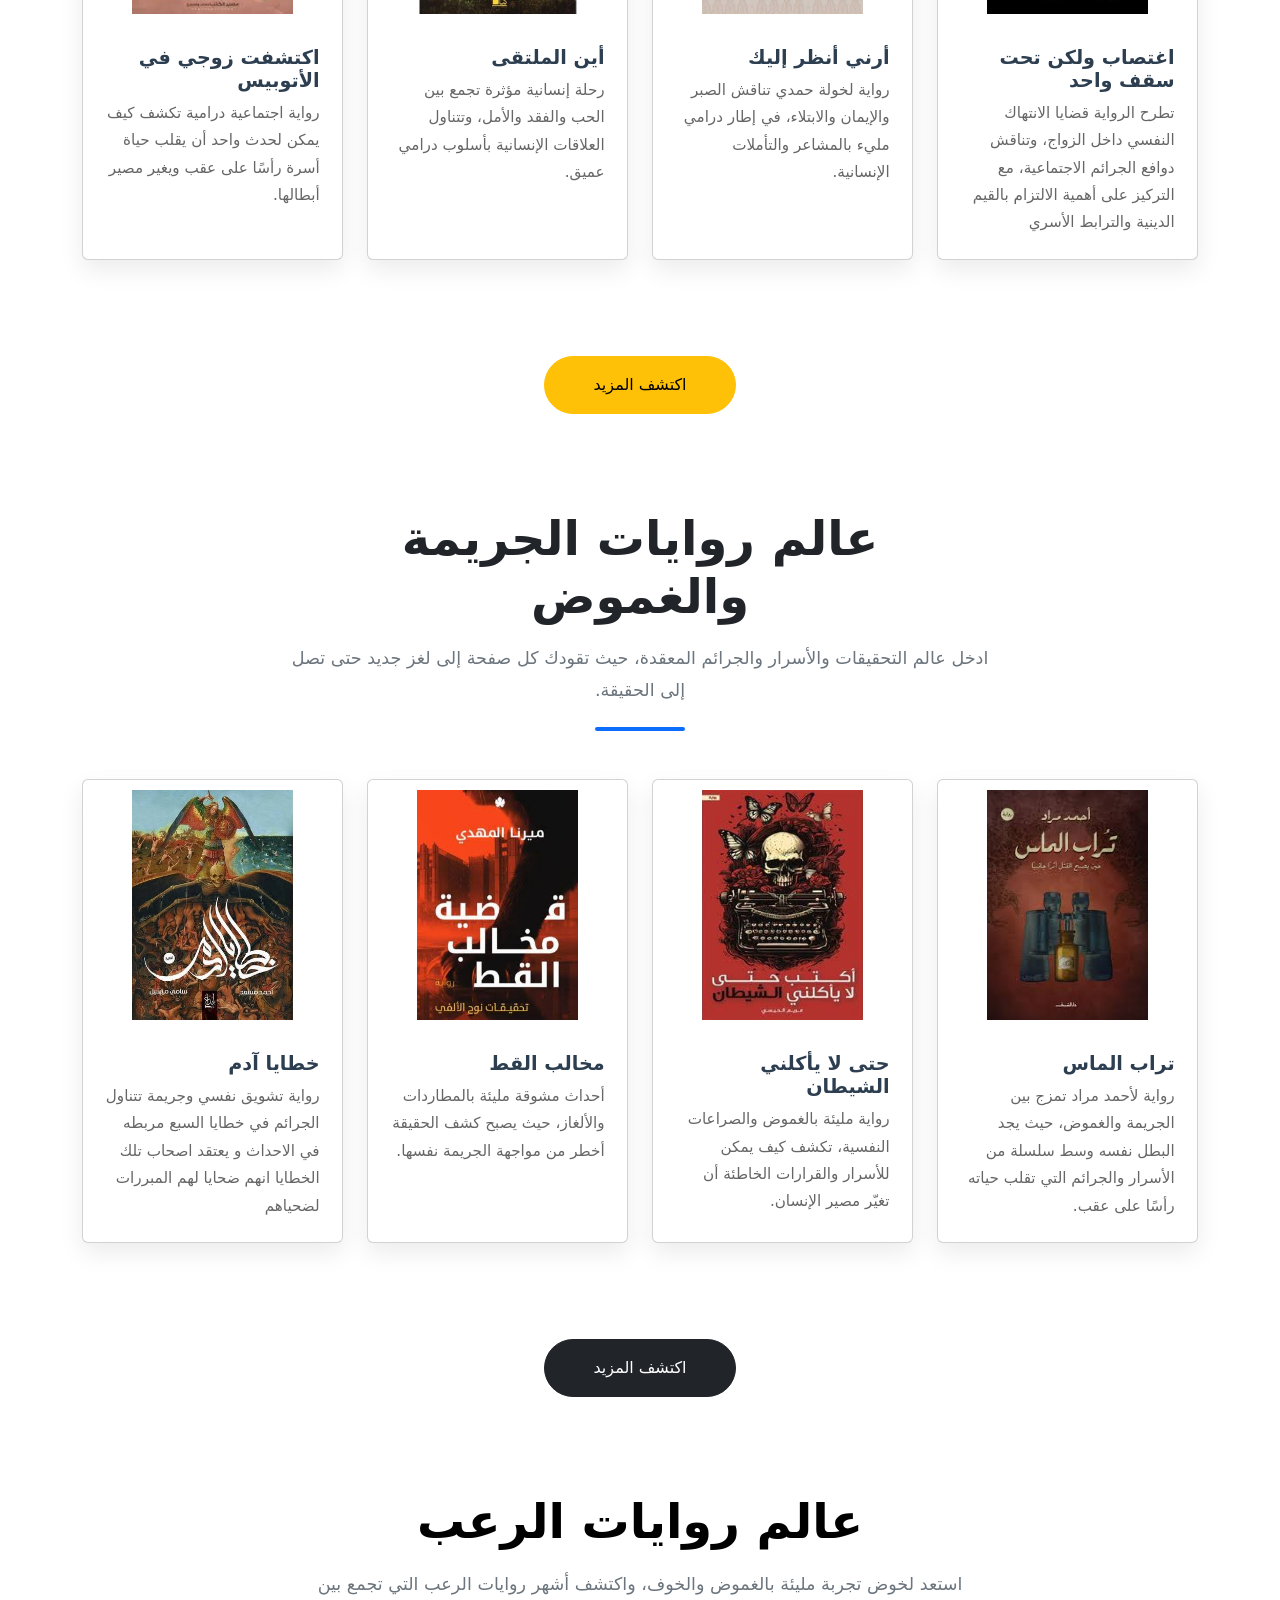
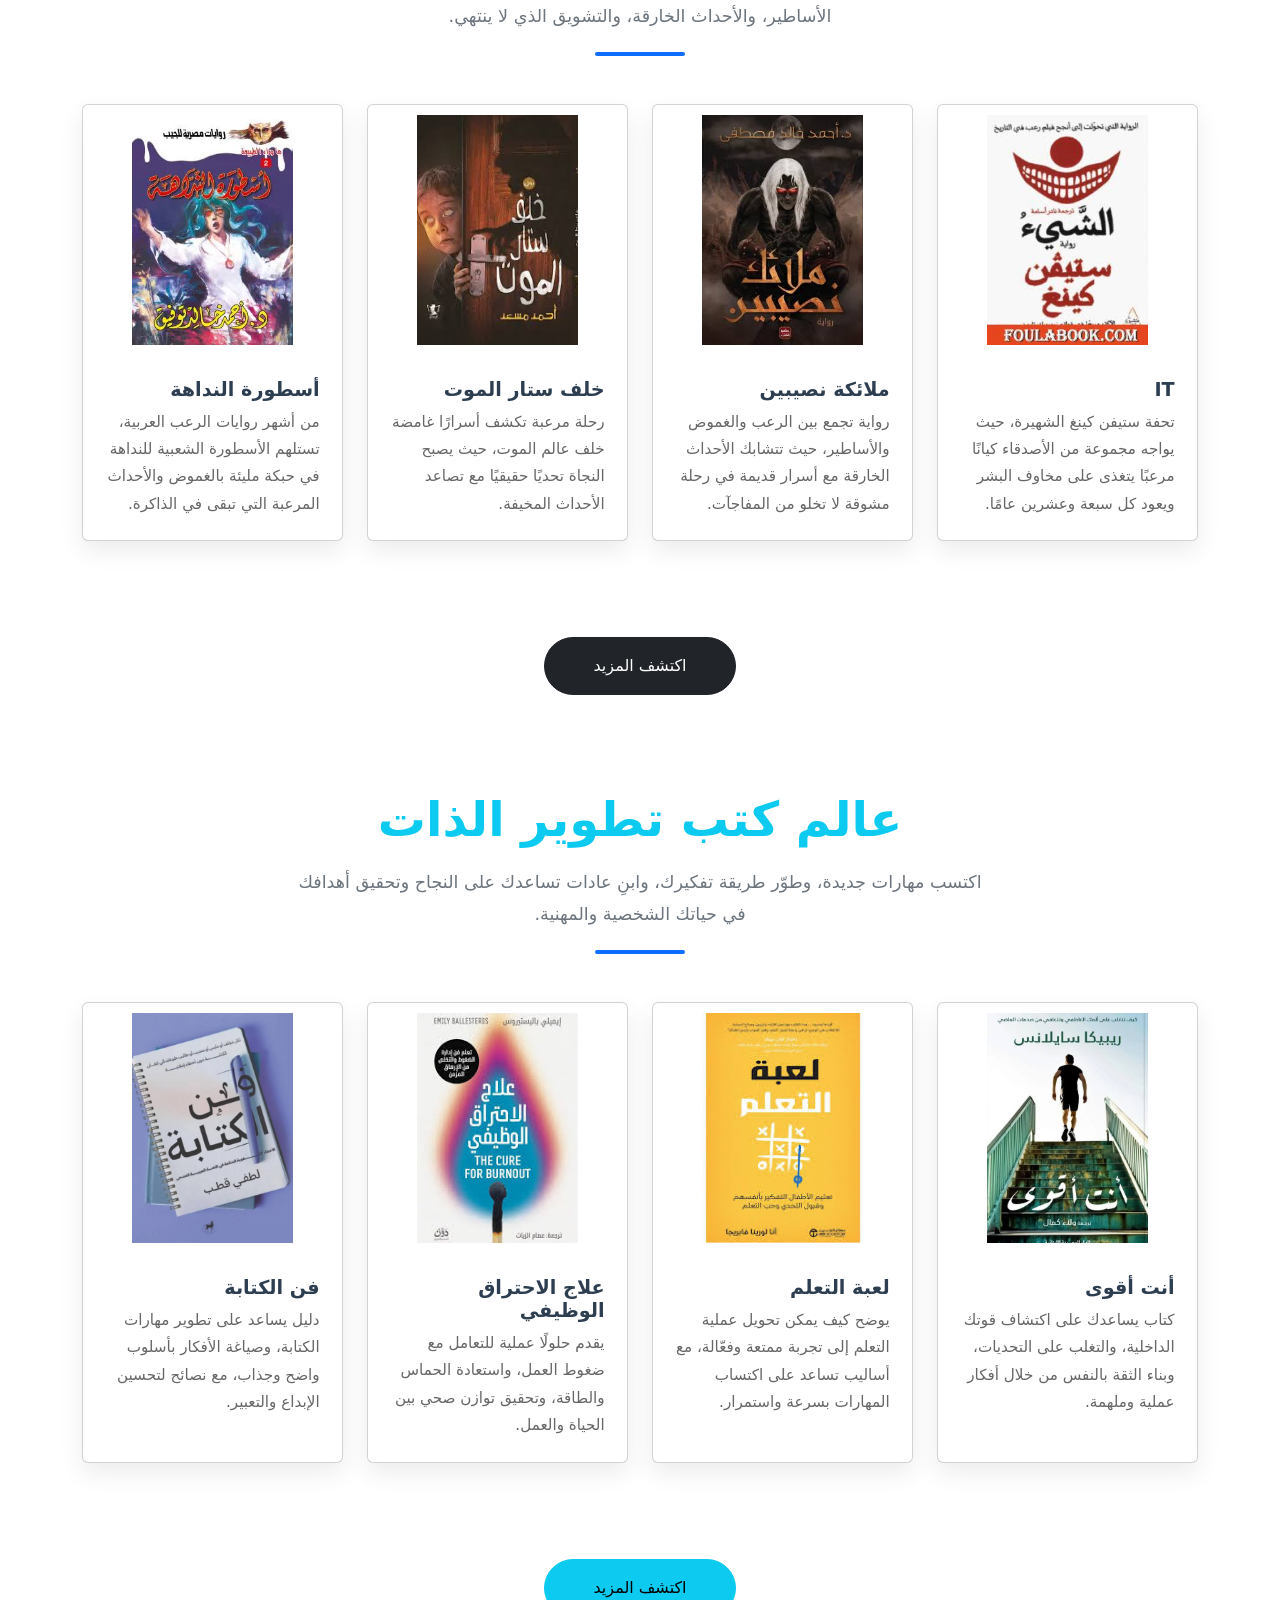
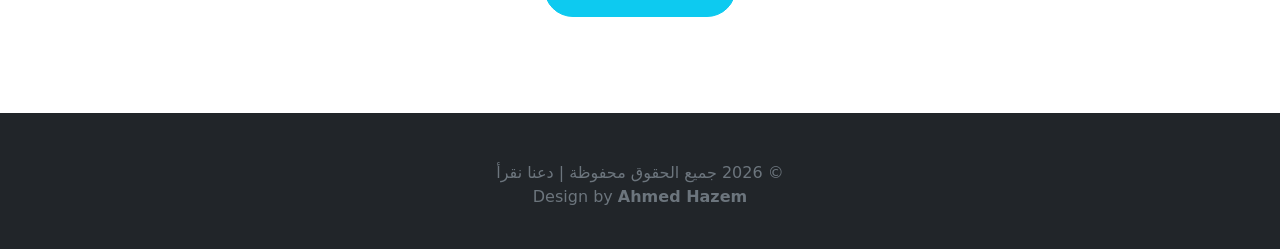
==== commit cfb92b7b: "Update project" ====
--- a/index.html
+++ b/index.html
@@ -14,7 +14,7 @@
     <title>let's read</title>
   </head>
   <body>
-    <main>
+    
       <section class=" bg-section">
         <div class="container">
       <!--strat of nav bar-->
@@ -44,7 +44,7 @@
                 >
                   الكتب
                 </a>
-                <ul class="dropdown-menu books-menu">
+                <ul class="dropdown-menu books-menu text-center">
                   <li><h6 class="dropdown-header">أقسام الكتب</h6></li>
                   <li><a class="dropdown-item" href="#romantic" >الرومانسية</a>
                   </li><a class="dropdown-item" href="#Fantasy" > الفانتازيا</a></li>
@@ -61,96 +61,50 @@
                 type="search"
                 placeholder="ابحث عن صديق ..."
               />
-              <button class="btn btn-outline-light">Search</button>
+              <button class="btn btn-outline-light me-2">Search</button>
             </form>
           </div>
         </div>
       </nav>
       <!--end of nav bar-->
       <!--start of quote-->
-      <section class="container quote-section">
-        <div class="quote-box">
-          <h3>اقرأ لتعيش ألف حياة قبل أن تموت</h3>
-          <p>أما من لا يقرأ فلا يعيش إلا حياةً واحدة</p>
-        </div>
-      </section>
-      <!--end of quote -->
-      <!-- start of Show off the best-sellers. -->
-      <section class="card mx-auto mt-4 p-0" >
-        <div
-          id="carouselExampleInterval"
-          class="carousel slide"
-          data-bs-ride="carousel"
-        >
-          <div class="carousel-inner">
-            <div class="carousel-item active" data-bs-interval="3000">
-              <img src="photo/book1.png" class="d-block w-100" alt="Library" />
-            </div>
-
-            <div class="carousel-item" data-bs-interval="3000">
-              <img src="photo/book2.png" class="d-block w-100" alt="Reading" />
-            </div>
-            <div class="carousel-item" data-bs-interval="3000">
-              <img
-                src="photo/book3.png"
-                class="d-block w-100"
-                alt="Coffee and Book"
-              />
-            </div>
-            <div class="carousel-item" data-bs-interval="3000">
-              <img
-                src="photo/book4.png"
-                class="d-block w-100"
-                alt="Bookshelf"
-              />
-            </div>
-
-            <div class="carousel-item" data-bs-interval="3000">
-              <img
-                src="photo/book5.png"
-                class="d-block w-100"
-                alt="Open Book"
-              />
-            </div>
-
-            <div class="carousel-item" data-bs-interval="3000">
-              <img
-                src="photo/book6.png"
-                class="d-block w-100"
-                alt="Coffee and Book"
-              />
-            </div>
-            <div class="carousel-item" data-bs-interval="3000">
-              <img
-                src="photo/book7.png"
-                class="d-block w-100"
-                alt="Coffee and Book"
-              />
-            </div>
-          </div>
-
-          <button
-            class="carousel-control-prev"
-            type="button"
-            data-bs-target="#carouselExampleInterval"
-            data-bs-slide="prev"
-          >
-            <span class="carousel-control-prev-icon"></span>
-          </button>
-
-          <button
-            class="carousel-control-next"
-            type="button"
-            data-bs-target="#carouselExampleInterval"
-            data-bs-slide="next"
-          >
-            <span class="carousel-control-next-icon"></span>
-          </button>
-        </div>
-      </section>
-      <!-- end of Show off the best-sellers. -->
-      </div>
-      </section>
+   <section class="hero-slider">
+  <div
+    id="carouselExampleInterval"
+    class="carousel slide"
+    data-bs-ride="carousel"
+  >
+   
+      <div class="carousel-item active" data-bs-interval="3000">
+        <img src="photo/book1.png" class="d-block w-100" alt="">
+      </div>
+      <div class="carousel-item" data-bs-interval="3000">
+        <img src="photo/book2.png" class="d-block w-100" alt="">
+      </div>
+      <div class="carousel-item" data-bs-interval="3000">
+        <img src="photo/book3.png" class="d-block w-100" alt="">
+      </div>
+          <div class="carousel-item" data-bs-interval="3000">
+        <img src="photo/book4.png" class="d-block w-100" alt="">
+      </div>
+          <div class="carousel-item" data-bs-interval="3000">
+        <img src="photo/book5.png" class="d-block w-100" alt="">
+      </div>
+          <div class="carousel-item" data-bs-interval="3000">
+        <img src="photo/book6.png" class="d-block w-100" alt="">
+      </div>
+          <div class="carousel-item" data-bs-interval="3000">
+        <img src="photo/book7.png" class="d-block w-100" alt="">
+      </div>
+  </div>
+  <div class="hero-content text-info">
+    <h1>اقرأ لتعيش ألف حياة قبل أن تموت</h1>
+    <p>أما من لا يقرأ فلا يعيش إلا حياةً واحدة</p>
+  </div>
+</section>
+      <!-- end of quote. -->
+      </div>
+      </section>    
     <!--romantic-->
 <section class="container my-5"  id="romantic">
   <div class="section-heading text-center mb-5">
@@ -302,12 +256,12 @@
     <!-- Card 1 -->
     <div class="col">
       <div class="card book-card h-100">
-        <img src="photo/الدرامية/1919.png" class="card-img-top" alt="1919">
-        <div class="card-body">
-          <h5 class="card-title">1919</h5>
-          <p class="card-text">
-            رواية لأحمد مراد تمزج بين التاريخ والدراما، وتدور أحداثها في أجواء
-            ثورة 1919 وما صاحبها من صراعات إنسانية وسياسية.
+        <img src="photo/الدرامية/اغتصاب ولكن تحت سقف واحد.png" class="card-img-top">
+        <div class="card-body">
+          <h5 class="card-title">اغتصاب ولكن تحت سقف واحد</h5>
+          <p class="card-text">
+   تطرح الرواية قضايا الانتهاك النفسي داخل الزواج، وتناقش دوافع الجرائم الاجتماعية،
+     مع التركيز على أهمية الالتزام بالقيم الدينية والترابط الأسري
           </p>
         </div>
       </div>
--- a/css/style.css
+++ b/css/style.css
@@ -8,9 +8,7 @@
   background-color: #f5f7fa;
   font-family: Arial, Helvetica, sans-serif;
 }
-main {
-  padding-top: 120px;
-}
+
 /* start of index */
 /* start of heder */
 .bg-section {
@@ -27,64 +25,75 @@
   color: #0feada !important;
 }
 /* Quote Section */
-.quote-section {
-  display: flex;
-  justify-content: center;
-  align-items: center;
-  margin: 40px 0;
-  padding-top: 120px;
-  padding-bottom: 60px;
-}
-.quote-box {
-  width: 50%;
-  max-width: 500px;
-  background: #ffffff;
-  border-left: 8px solid #0d6efd;
-  padding: 35px;
-  border-radius: 12px;
-  box-shadow: 0 10px 2px rgba(0, 0, 0, 0.08);
+.hero-slider {
+  position: relative;
+  width: 100%;
+  height: 90vh;
+  overflow: hidden;
+}
+
+.hero-slider .carousel,
+.hero-slider .carousel-inner,
+.hero-slider .carousel-item {
+  height: 100%;
+}
+
+.hero-slider img {
+  width: 100%;
+  height: 100%;
+  object-fit: cover;
+
+  filter: blur(5px);
+
+  transform: scale(1.08);
+}
+.hero-slider::after {
+  content: "";
+  position: absolute;
+  inset: 0;
+  background: rgba(0, 0, 0, 0.45);
+}
+.hero-content {
+  position: absolute;
+
+  top: 50%;
+  left: 50%;
+
+  transform: translate(-50%, -50%);
+
+  z-index: 5;
+
+  color: white;
+
   text-align: center;
-  border-left: none;
-  border-top: 6px solid #0d6efd;
-}
-.quote-box h3 {
-  color: #0d6efd;
-  font-size: 2rem;
-  margin-bottom: 15px;
-}
-.quote-box p {
-  color: #666;
-  font-size: 1.2rem;
-}
-/* Carousel */
-.card {
-  max-width: 800px;
-  margin: 40px auto;
-}
-.carousel {
-  width: 100%;
-}
-.carousel-item {
-  text-align: center;
-}
-.carousel-item img {
-  width: auto;
-  max-width: 100%;
-  height: 350px;
-  object-fit: contain;
+
+  width: 90%;
+}
+.hero-content h1 {
+  font-size: 58px;
+
+  font-weight: bold;
+
+  margin-bottom: 25px;
+}
+.hero-content p {
+  font-size: 24px;
+
+  margin-bottom: 35px;
+
+  color: #eee;
+}
+.card-img-top {
+  width: 200px;
+  height: 300px;
+  object-fit: cover;
+  display: block;
   margin: auto;
 }
-
-.carousel-control-prev-icon,
-.carousel-control-next-icon {
-  background-size: 70%;
-  background-color: #0d6efd;
-}
-.carousel-section {
-  width: 100%;
-}
-.btn {
-  margin-right: 20px !important;
+.hero-content .btn {
+  padding: 12px 40px;
+
+  font-size: 20px;
 }
 .nav-link {
   color: white !important;
@@ -177,8 +186,8 @@
 }
 
 .book-card img {
-  width: 100%;
-  height: 320px;
+  width: 70%;
+  height: 250px;
   object-fit: cover;
   background: #fff;
   padding: 10px;
@@ -221,21 +230,20 @@
 }
 /* end of index */
 
-/* start of romantic */
+/* start of card */
 .book {
   perspective: 1200px;
+  height: 560px;
+}
+.book:hover .book-inner {
+  transform: rotateY(180deg);
 }
 .book-inner {
   position: relative;
   width: 100%;
-  height: 560px;
+  height: 100%;
   transition: 0.8s;
   transform-style: preserve-3d;
-}
-/* احذفه بعد JavaScript */
-
-.book:hover .book-inner {
-  transform: rotateY(180deg);
 }
 
 .book-front,
@@ -247,43 +255,52 @@
   backface-visibility: hidden;
   box-shadow: 0 15px 35px rgba(0, 0, 0, 0.18);
 }
-.book-front {
-  background: #fff;
-}
+
 .book-front img {
-  width: 100%;
-  height: 340px;
-  object-fit: cover;
-}
+  width: 85%;
+  height: 320px;
+  object-fit: contain;
+  display: block;
+  margin: 15px auto;
+}
+
 .book-info {
-  height: 220px;
+  height: 185px;
   display: flex;
   flex-direction: column;
+  justify-content: space-between;
   align-items: center;
   text-align: center;
-  padding: 20px;
-}
-/* النجوم */
+  padding: 15px 20px;
+}
+
 .rating {
+  height: 30px;
+  display: flex;
+  justify-content: center;
+  align-items: center;
   color: #f7b500;
   font-size: 18px;
-  font-weight: bold;
-  margin-top: 15px; /* مسافة من الصورة */
-  margin-bottom: 20px; /* مسافة قبل اسم الرواية */
-}
-.rating span {
-  color: #444;
-  font-weight: bold;
-  margin-right: 8px;
-}
+}
+
 .book-info h5 {
-  margin: 0 0 10px;
+  height: 50px;
+  display: flex;
+  align-items: center;
+  justify-content: center;
+  margin: 0;
+  font-size: 1.15rem;
   font-weight: 700;
 }
+
 .book-info small {
+  height: 24px;
+  display: flex;
+  align-items: center;
   color: #777;
-  margin-bottom: 20px;
-}
+  margin: 0;
+}
+
 .flip-btn {
   width: 100%;
   margin-top: auto;
@@ -293,27 +310,44 @@
   background: #212529;
   color: #fff;
   transform: rotateY(180deg);
+
   display: flex;
   flex-direction: column;
+  justify-content: space-between;
+
+  text-align: center;
+  padding: 25px;
+}
+
+.book-back h4 {
+  margin: 0;
+}
+
+.book-back .book-name {
+  font-size: 20px;
+  font-weight: bold;
+}
+
+.book-back .author {
+  color: #cfcfcf;
+  margin-bottom: 10px;
+}
+
+.book-back blockquote {
+  flex: 1;
+  display: flex;
   justify-content: center;
   align-items: center;
-  padding: 25px;
-  text-align: center;
-}
-.book-back h4 {
-  margin-bottom: 25px;
-  font-weight: bold;
-}
-.book-back blockquote {
-  font-size: 18px;
+  font-size: 17px;
   line-height: 2;
-  color: #ddd;
-  font-style: italic;
+  margin: 20px 0;
+  padding: 0 12px;
   border-right: 4px solid #dc3545;
-  padding-right: 15px;
-  margin-bottom: 30px;
-}
+  color: #eee;
+}
+
 .back-btn {
   width: 100%;
 }
-/* end of romantic */
+
+/* end of card */
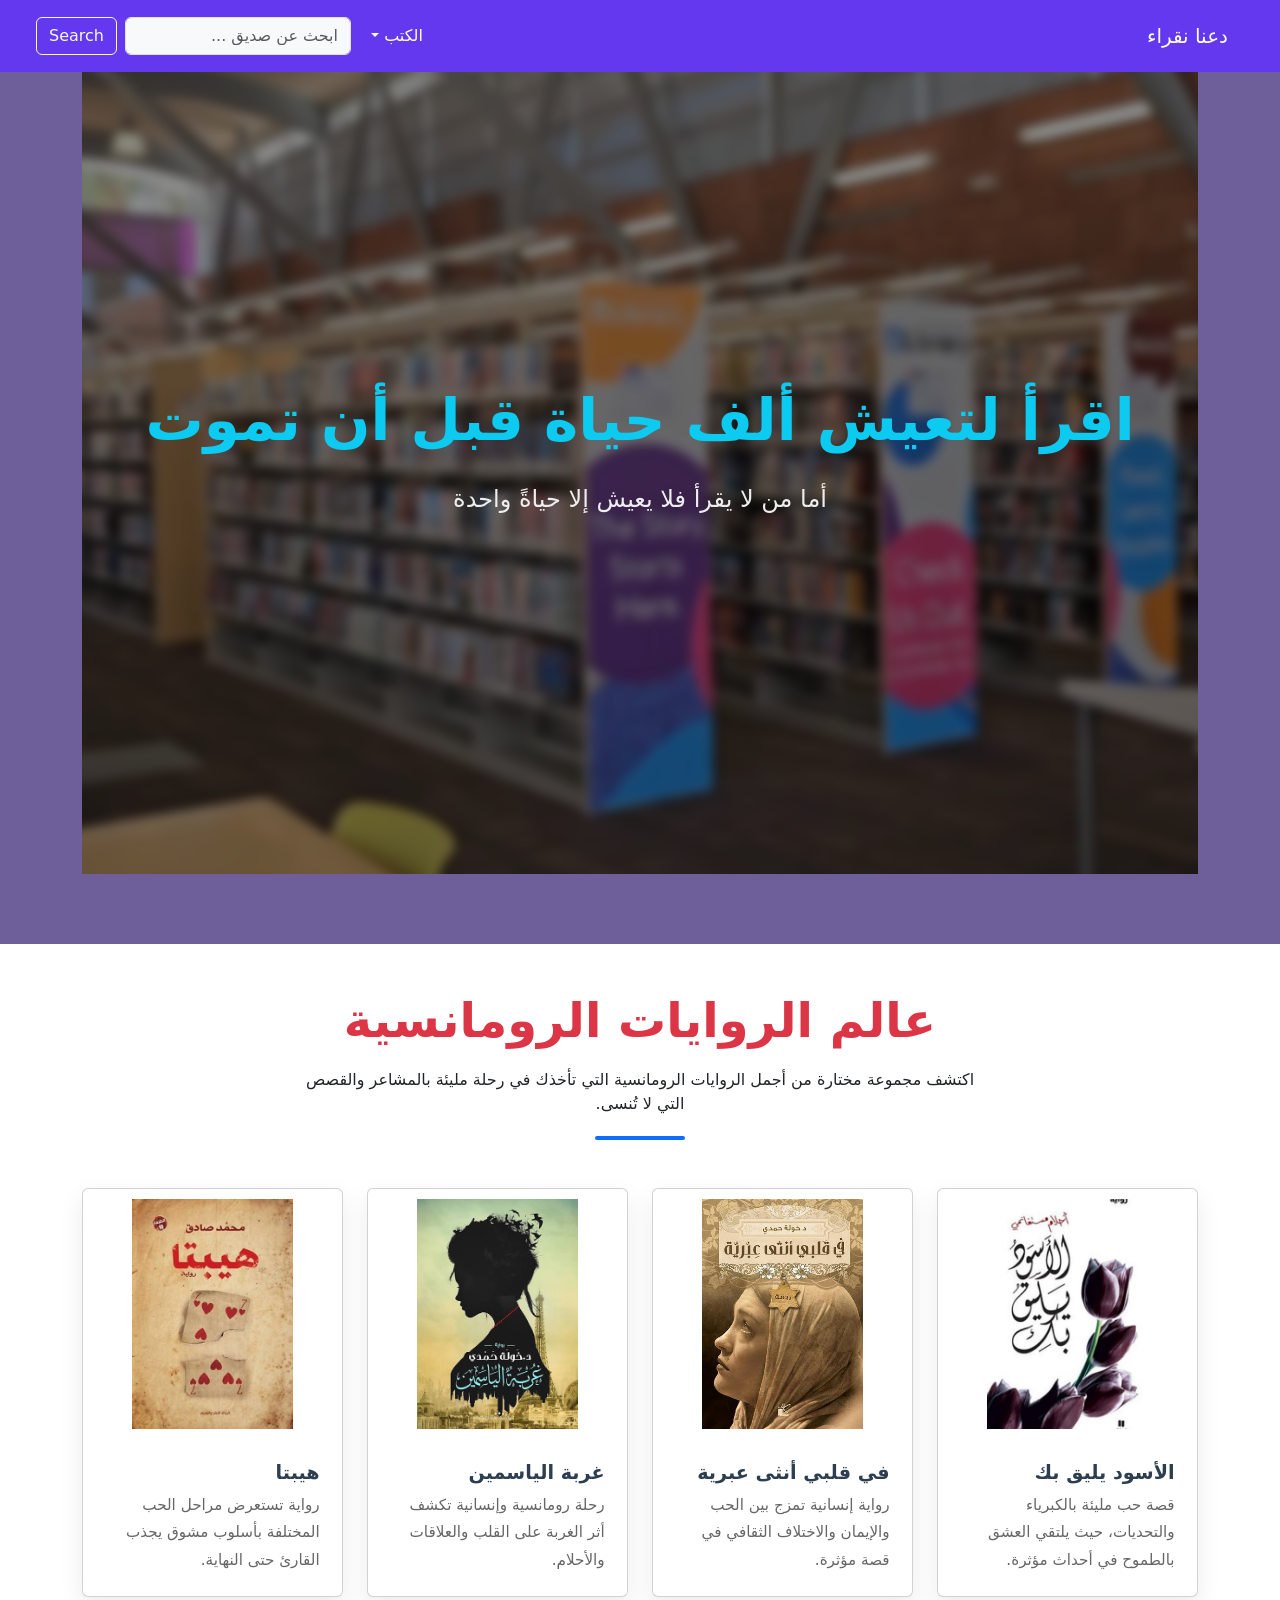
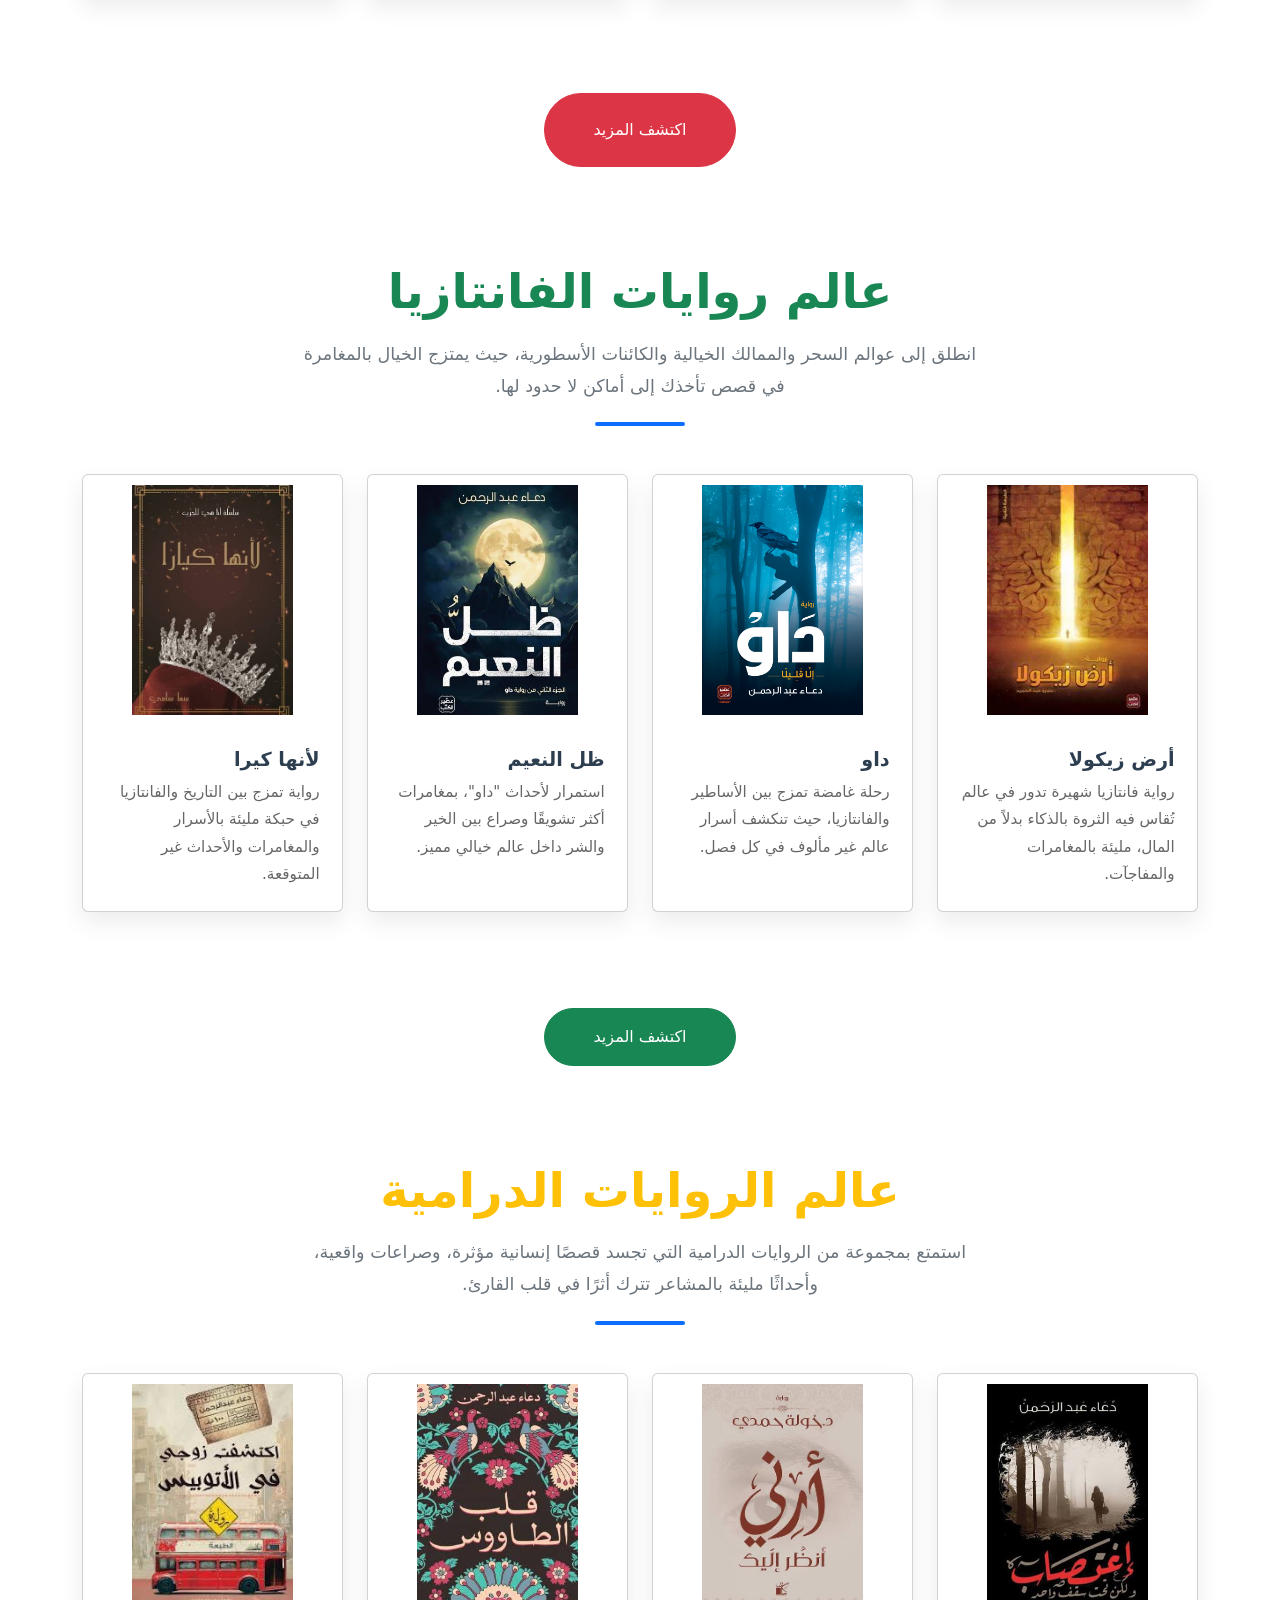
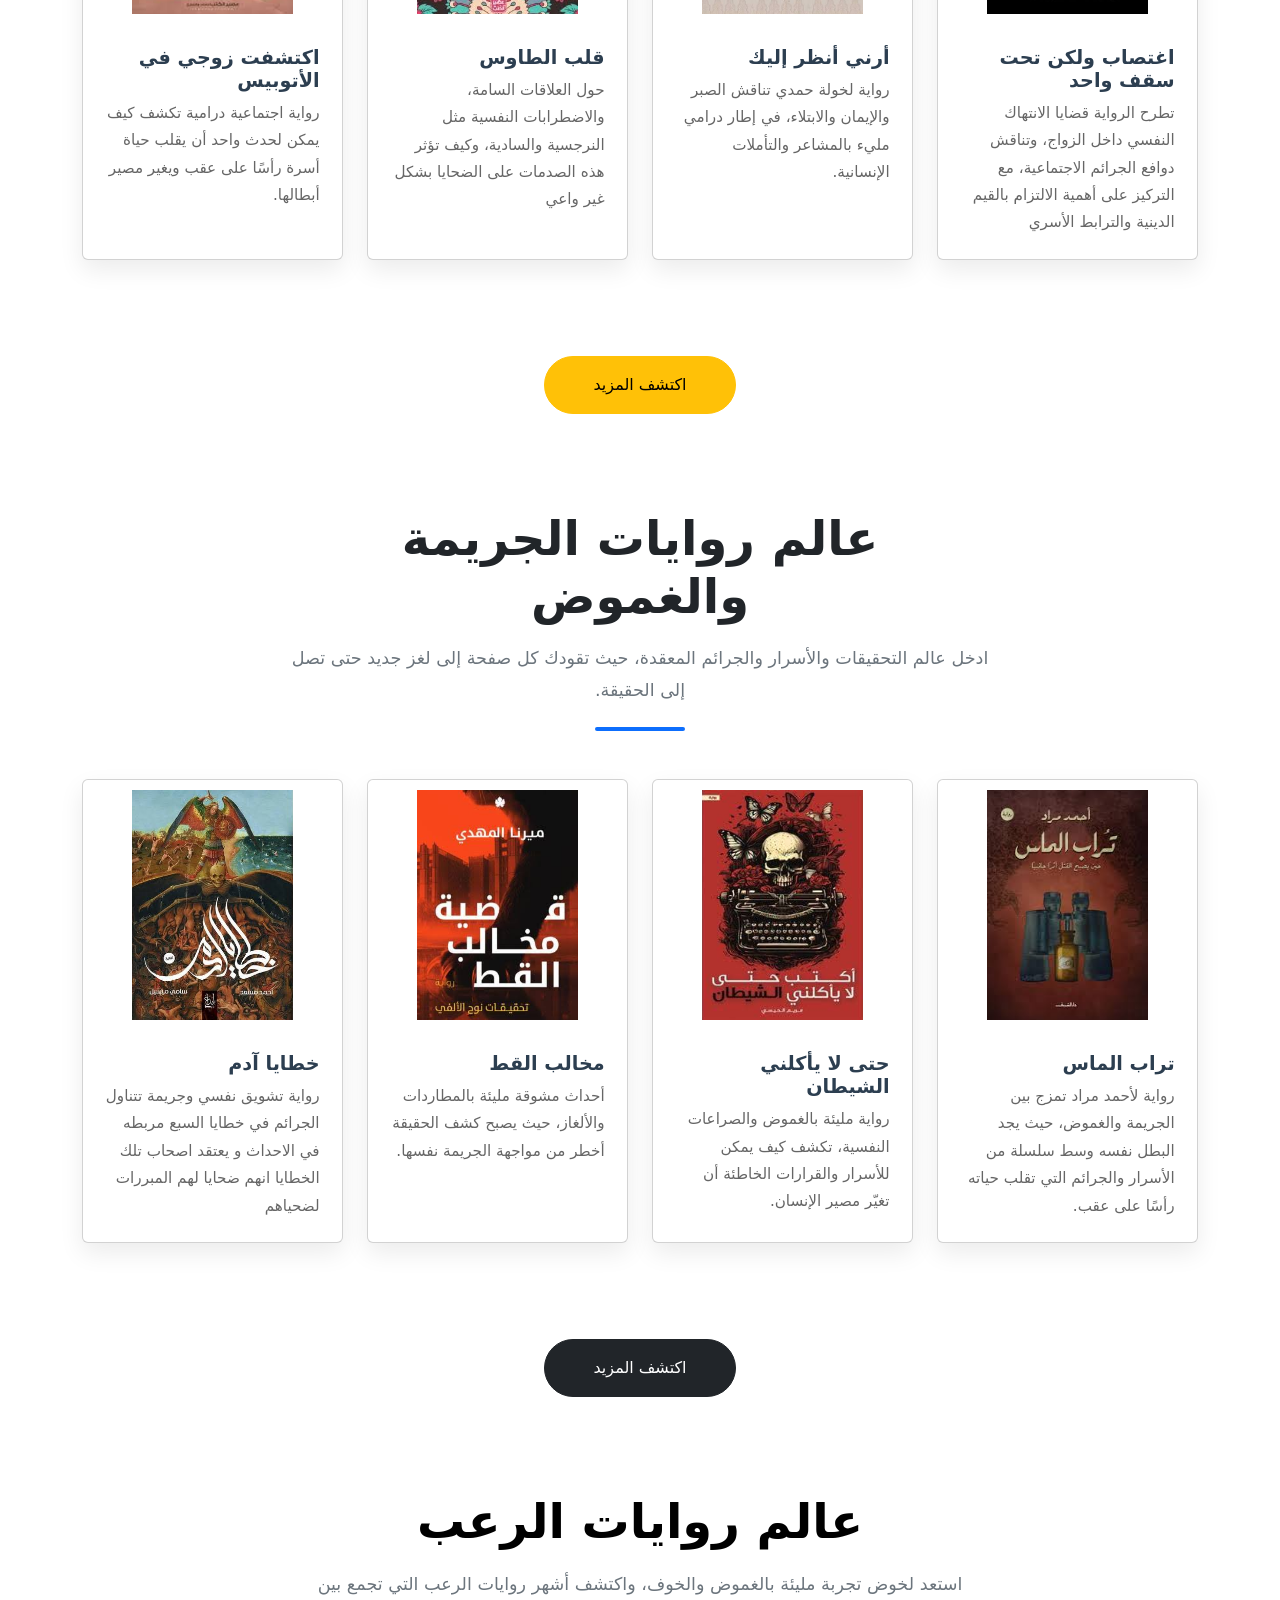
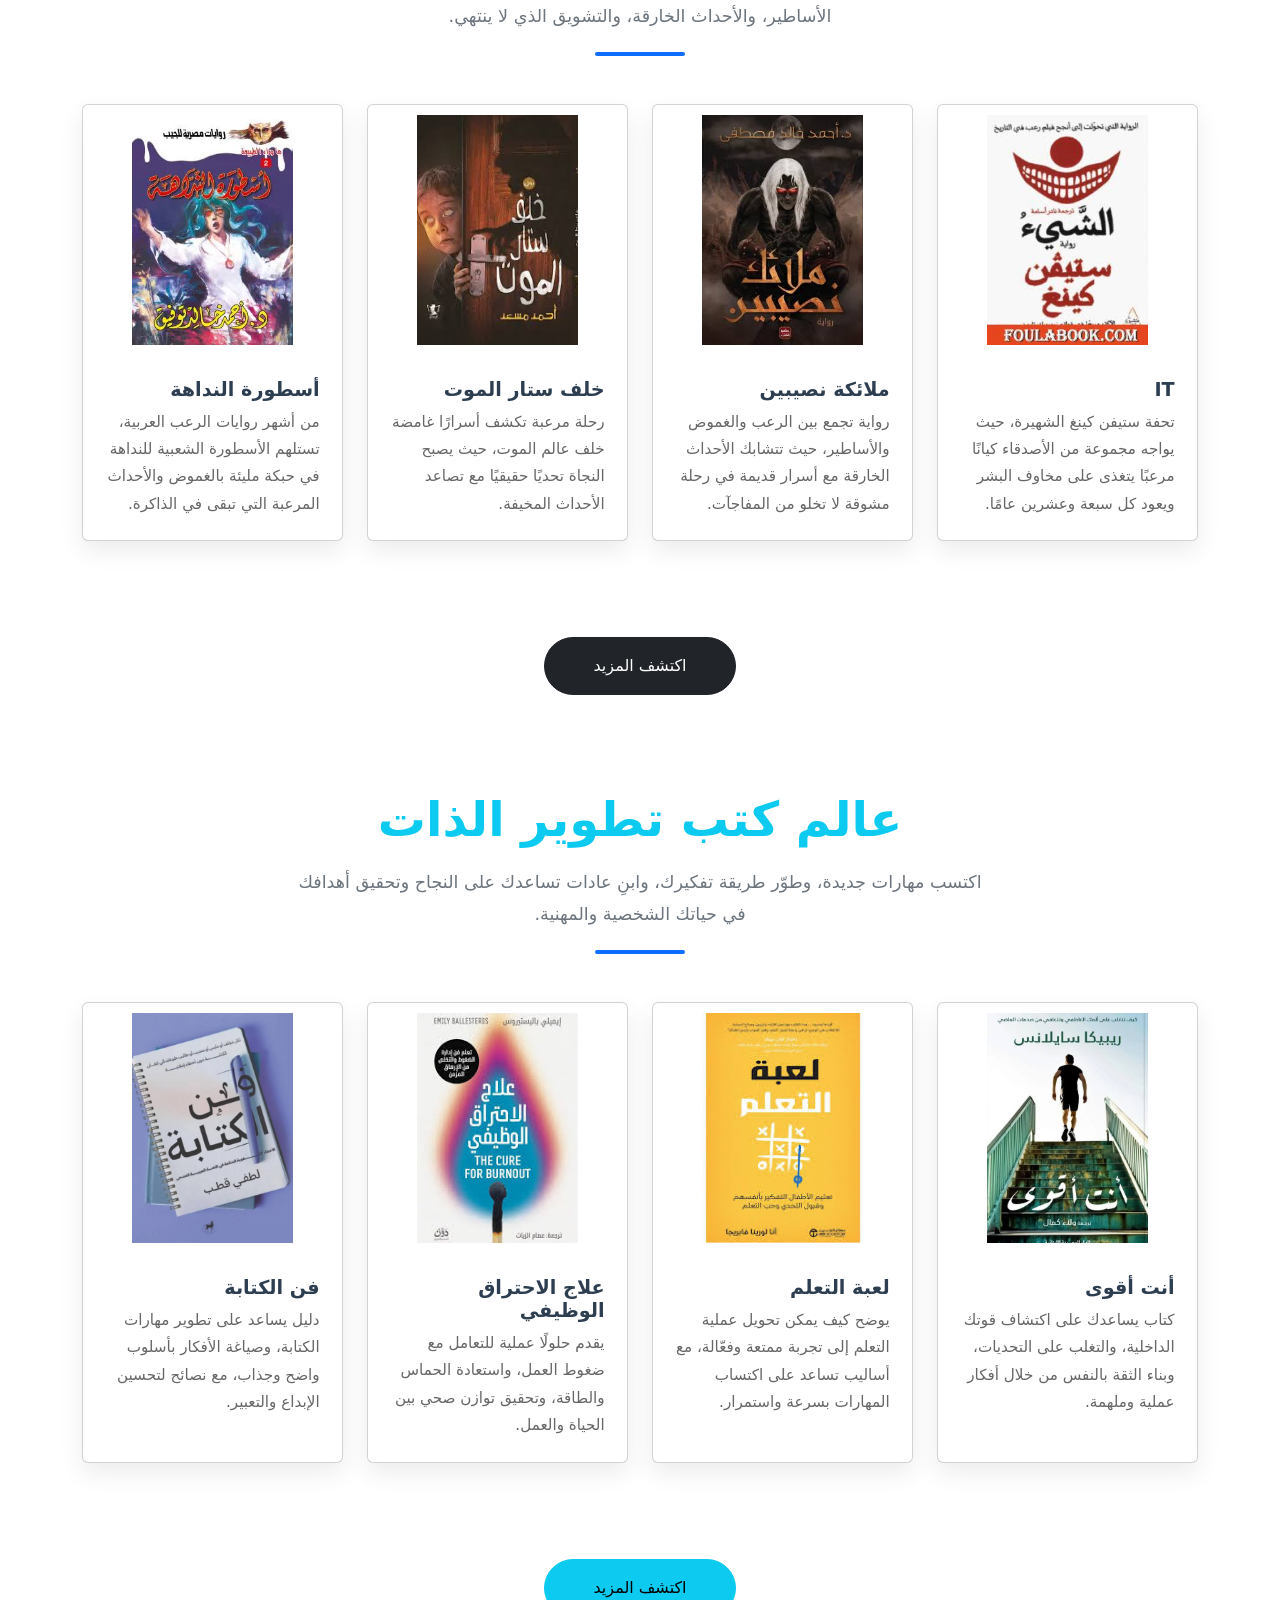
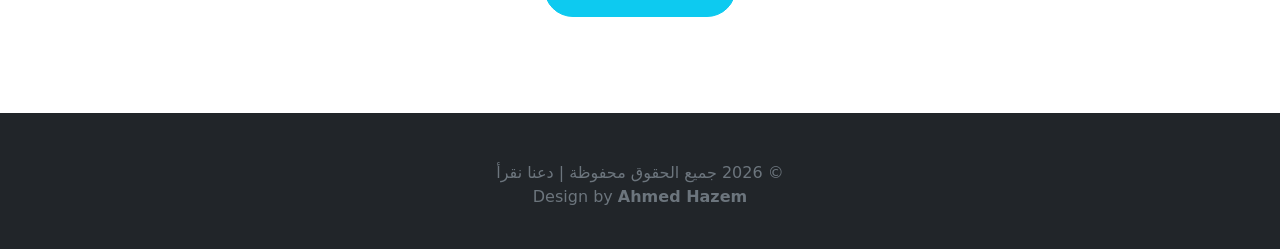
==== commit 66389604: "Update project" ====
--- a/index.html
+++ b/index.html
@@ -282,12 +282,12 @@
     <!-- Card 3 -->
     <div class="col">
       <div class="card book-card h-100">
-        <img src="photo/الدرامية/اين المفر.png" class="card-img-top" alt="أين الملتقى">
-        <div class="card-body">
-          <h5 class="card-title">أين الملتقى</h5>
-          <p class="card-text">
-            رحلة إنسانية مؤثرة تجمع بين الحب والفقد والأمل، وتتناول العلاقات
-            الإنسانية بأسلوب درامي عميق.
+        <img src="photo/الدرامية/قلب الطاوس.png" class="card-img-top" >
+        <div class="card-body">
+          <h5 class="card-title">قلب الطاوس</h5>
+          <p class="card-text">
+      حول العلاقات السامة،
+       والاضطرابات النفسية مثل النرجسية والسادية، وكيف تؤثر هذه الصدمات على الضحايا بشكل غير واعي
           </p>
         </div>
       </div>
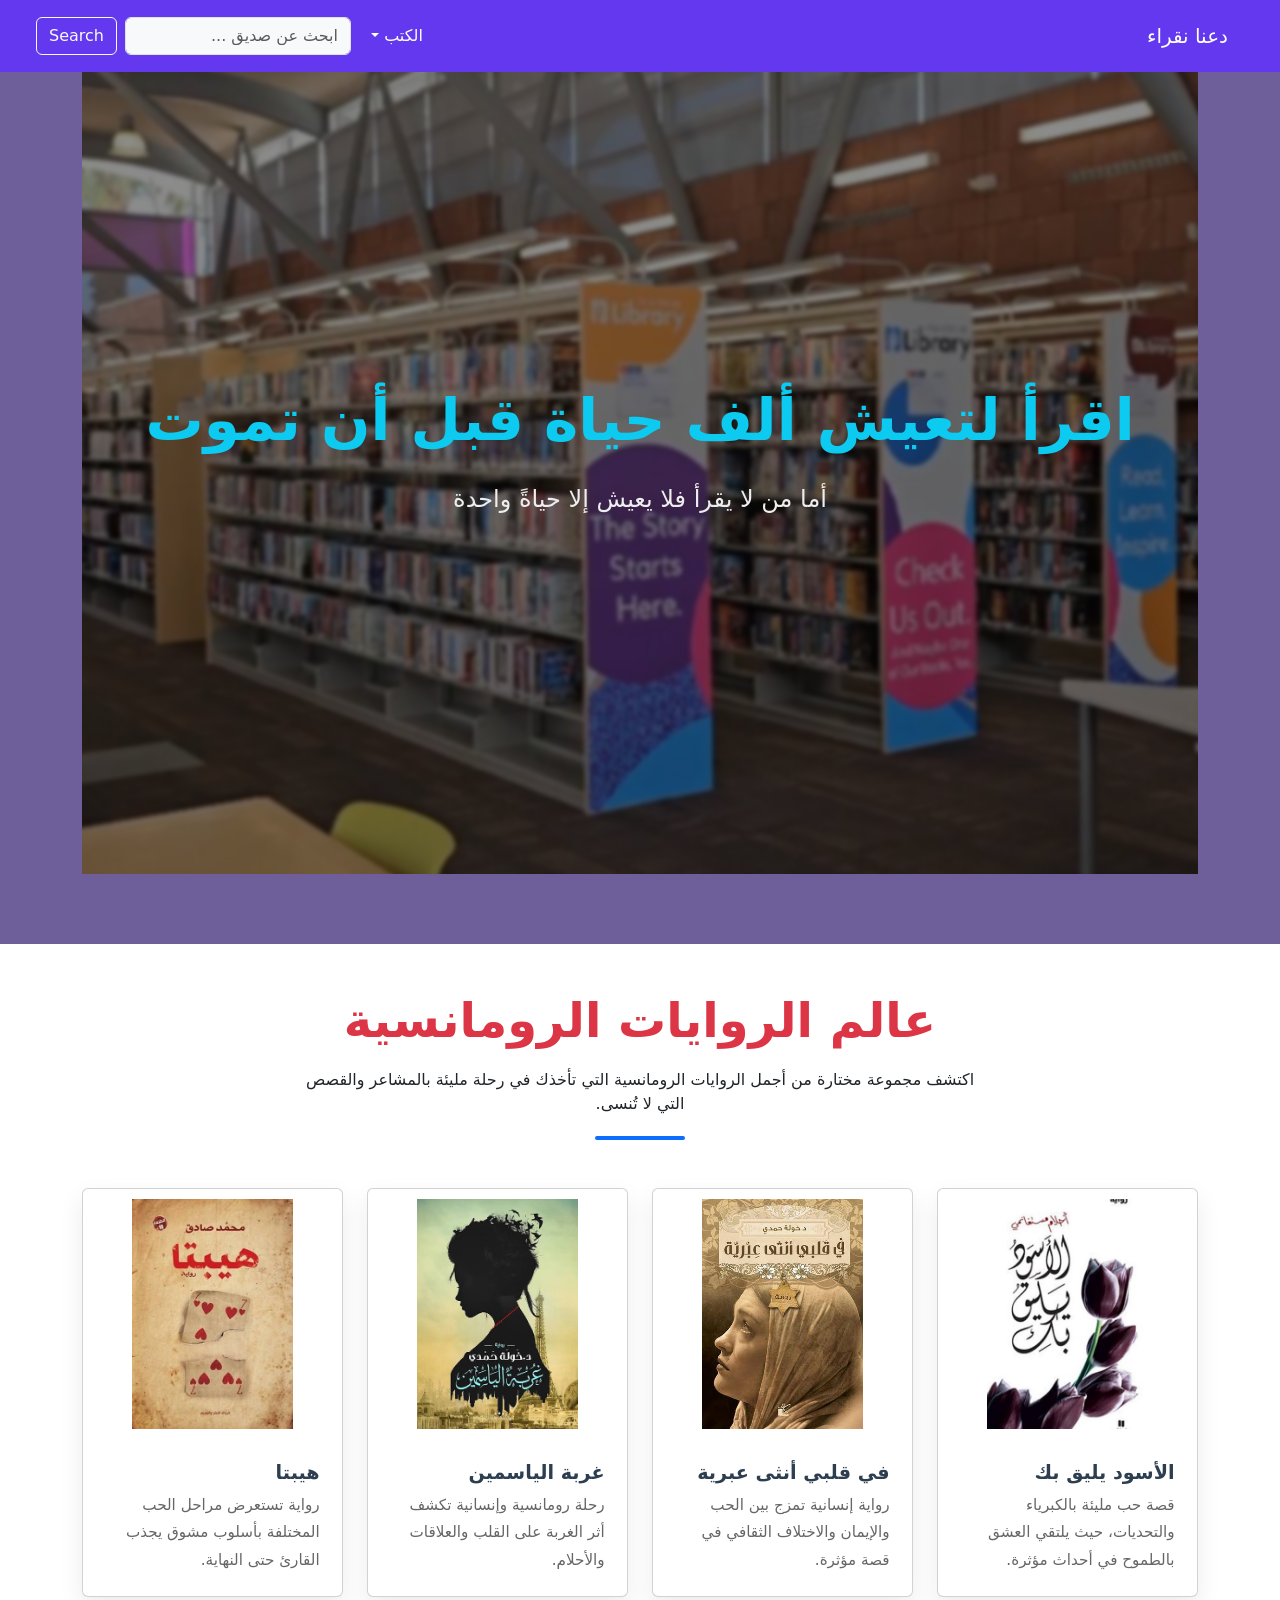
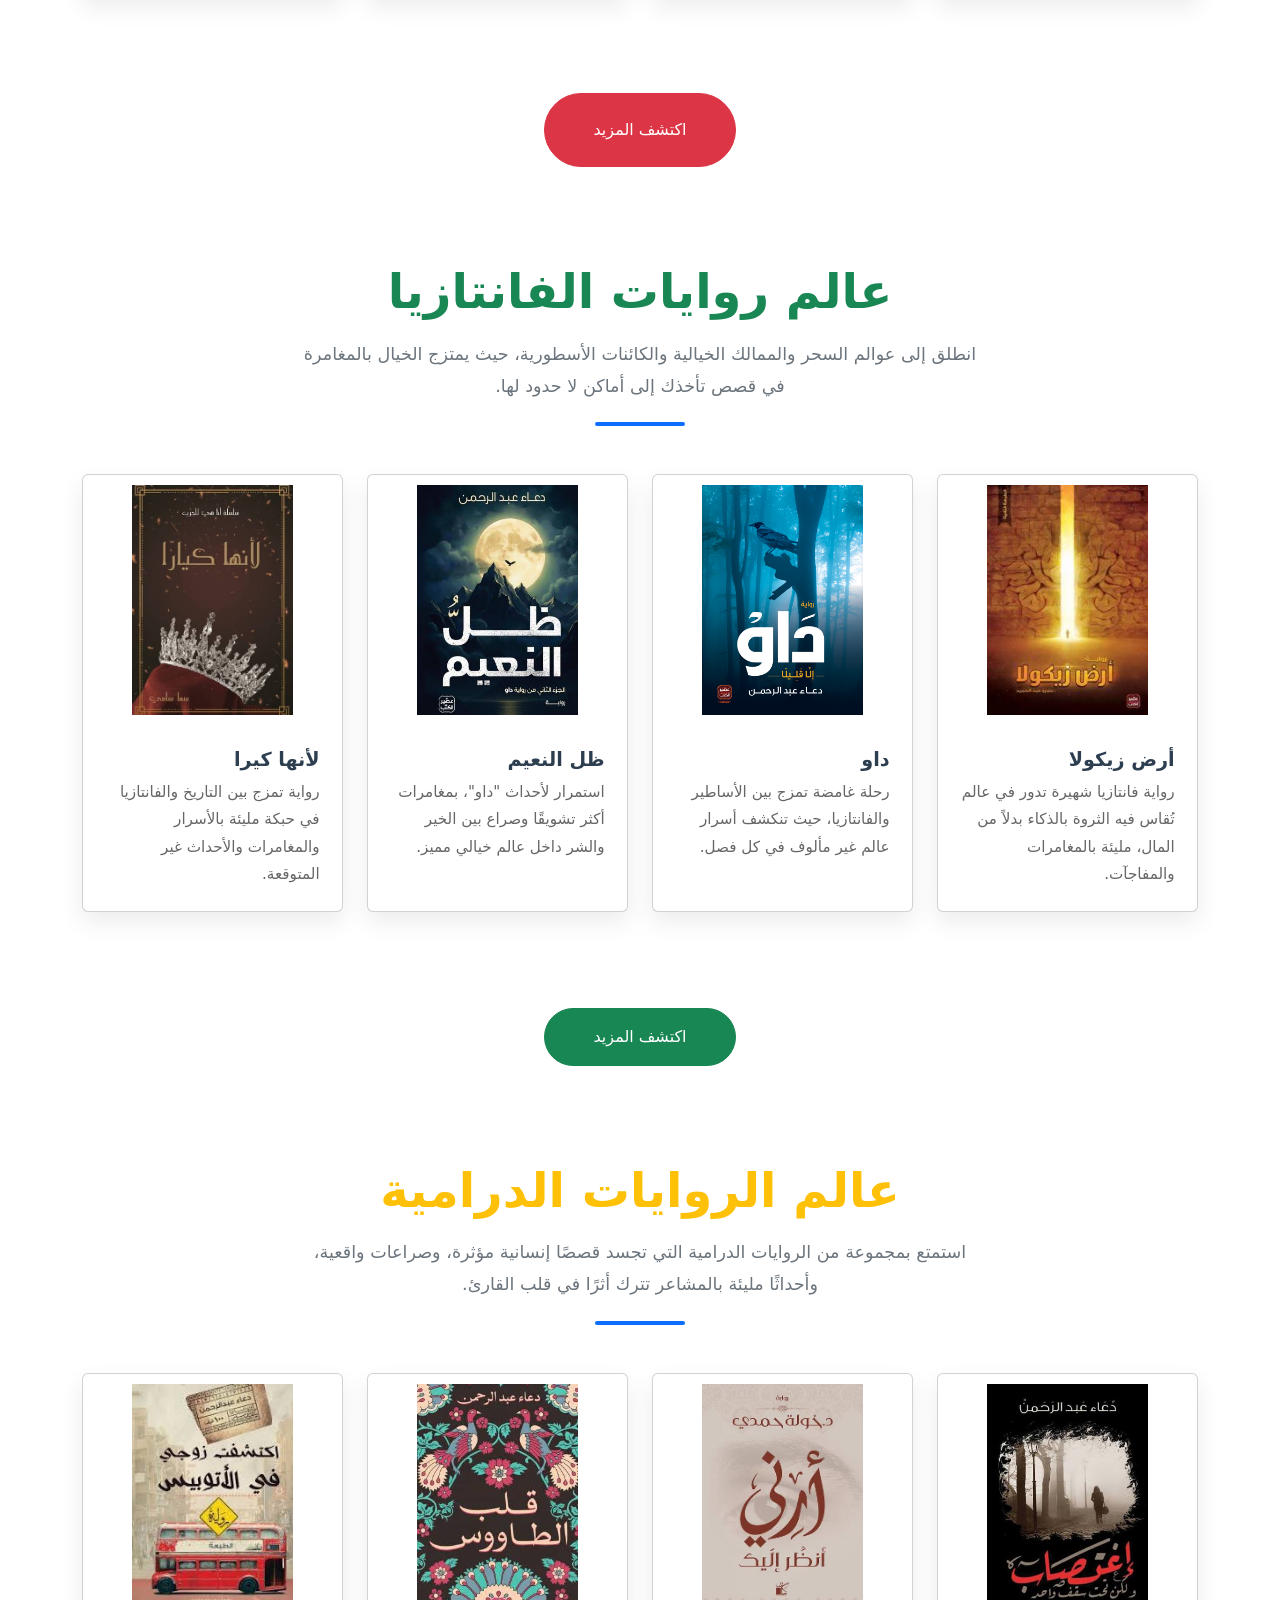
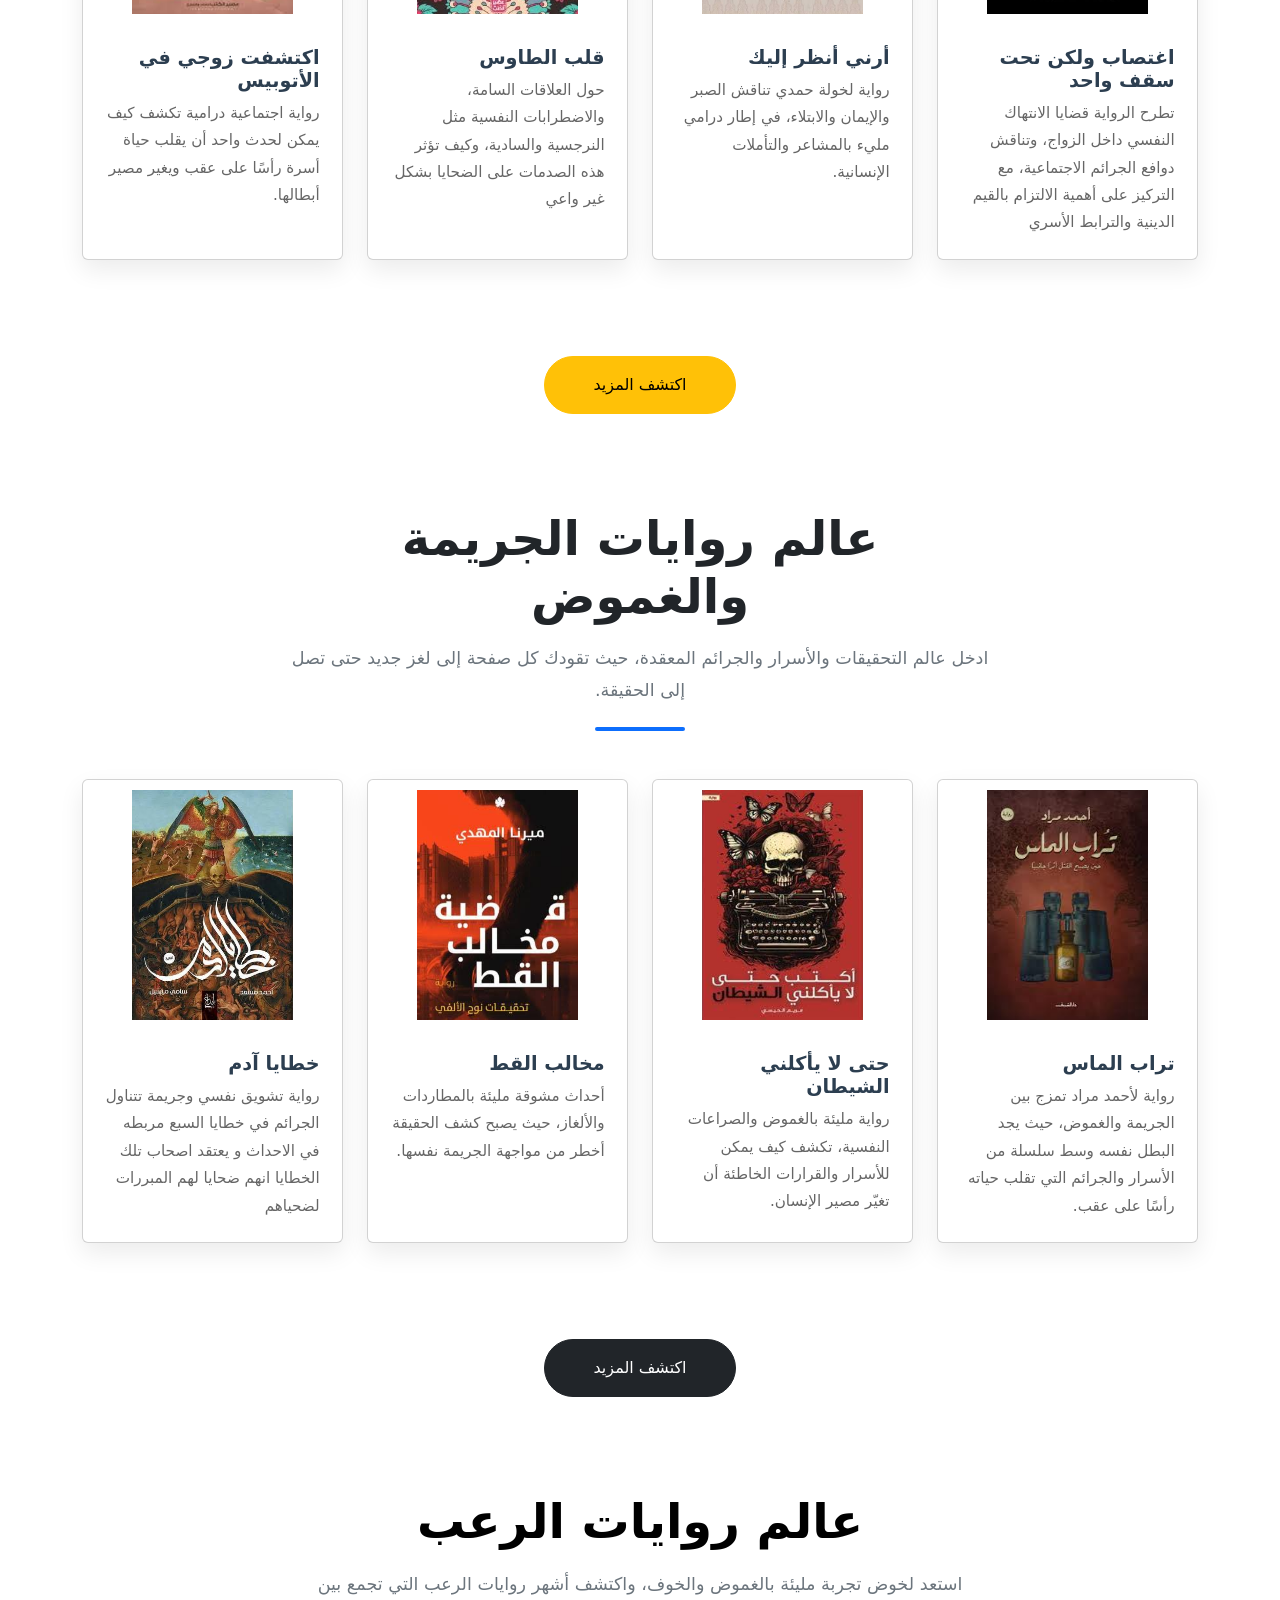
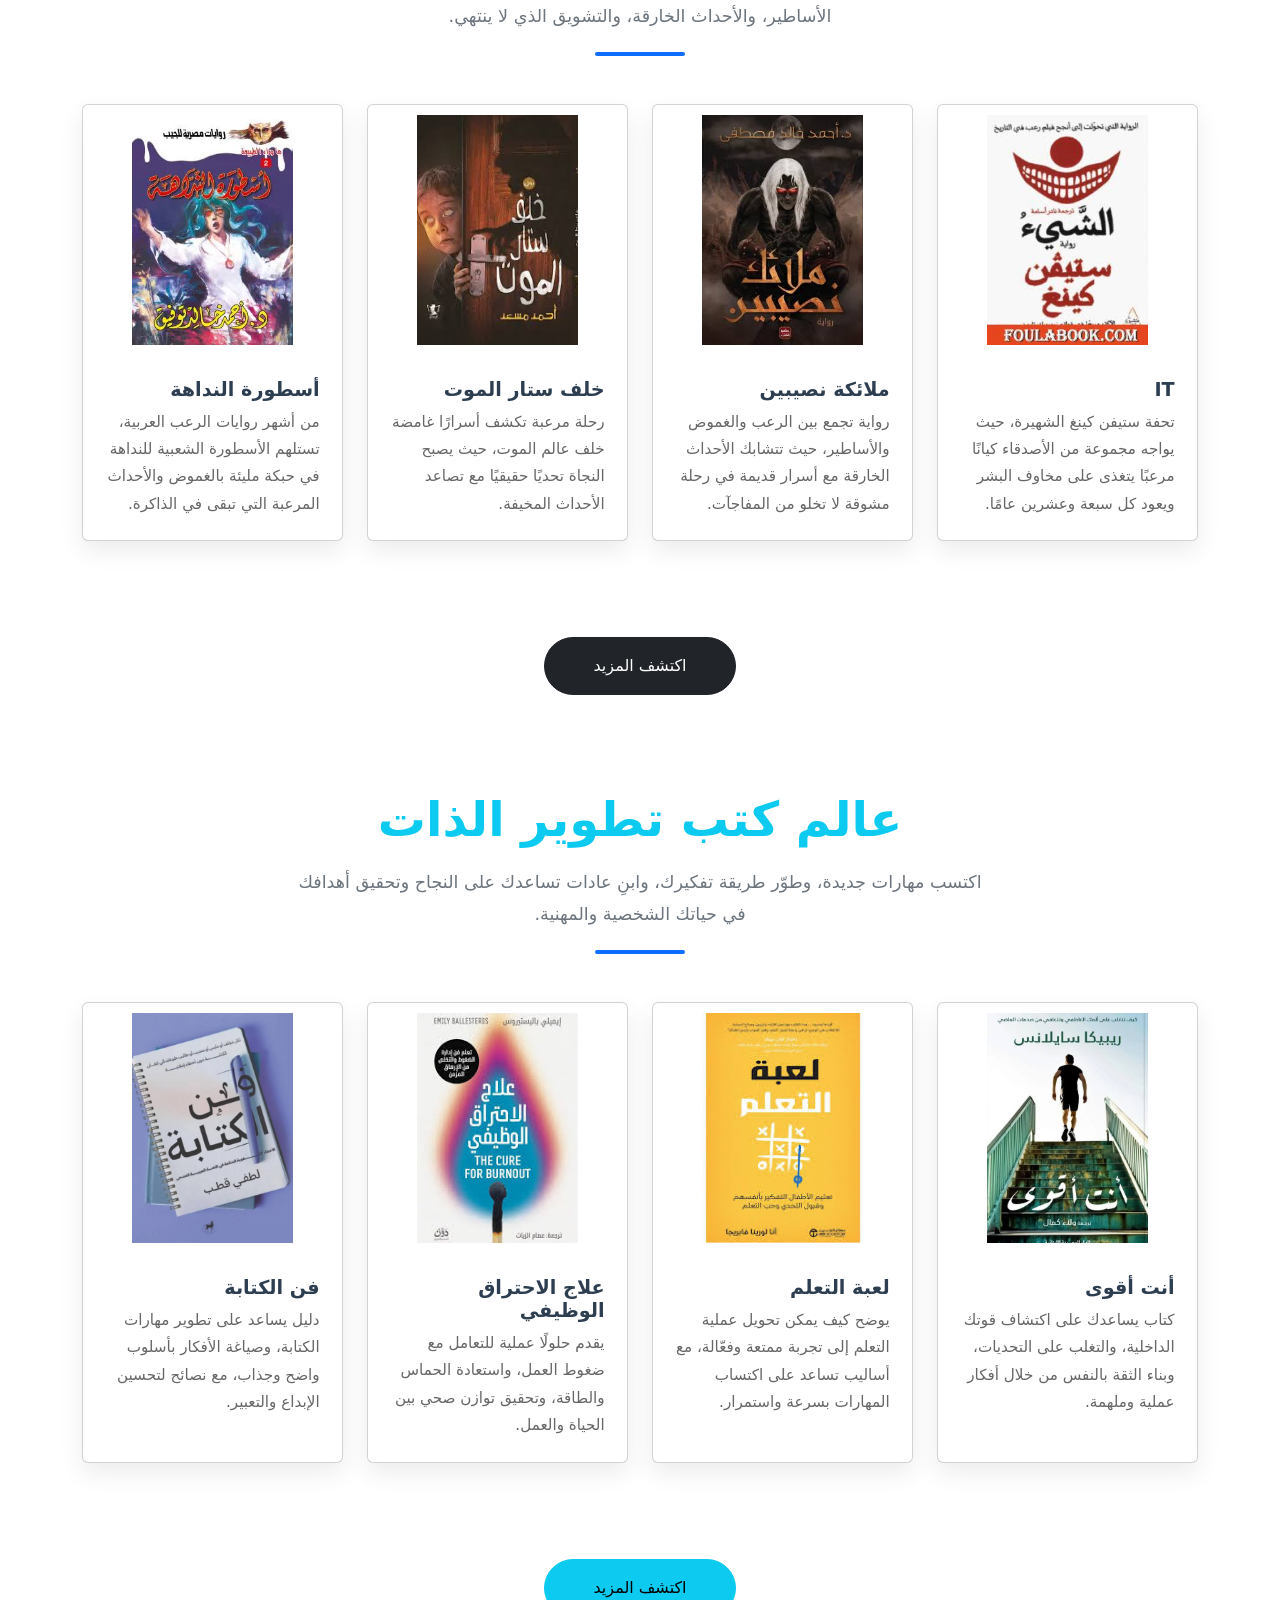
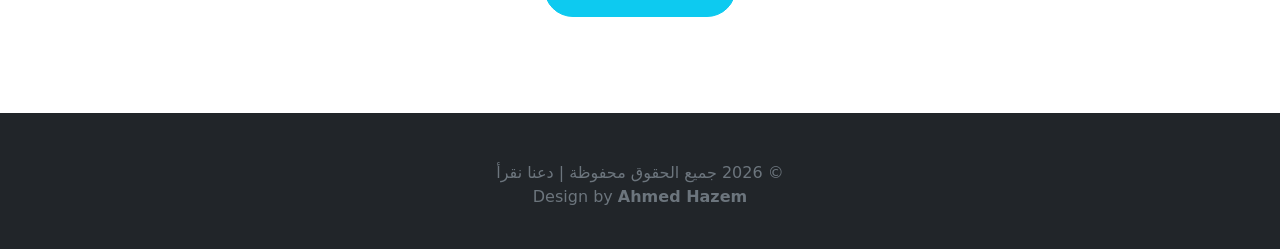
==== commit 24a0c5bf: "Improve website design and add new book sections" ====
--- a/index.html
+++ b/index.html
@@ -456,6 +456,7 @@
 </section> 
 <!-- Self Development -->
 <section class="container my-5" id="development">
+  
   <div class="section-heading text-center mb-5">
     <h2 class="section-title text-info">
       عالم كتب تطوير الذات
@@ -525,6 +526,10 @@
     </a>
   </div>
 </section>
+<!-- scrollTopBtn -->
+<button id="scrollTopBtn">
+  <i class="fa-solid fa-arrow-up"></i>
+</button>
 <!-- footer -->
 <footer class="bg-dark text-light pt-5 pb-4 mt-5">
       <p class="text-center text-secondary">
@@ -535,5 +540,6 @@
     </footer>
     </main>
     <script src="js/bootstrap.bundle.min.js"></script>
+    <script src="js/main.js"></script>
   </body>
 </html>
--- a/css/style.css
+++ b/css/style.css
@@ -8,7 +8,9 @@
   background-color: #f5f7fa;
   font-family: Arial, Helvetica, sans-serif;
 }
-
+html {
+  scroll-behavior: smooth;
+}
 /* start of index */
 /* start of heder */
 .bg-section {
@@ -43,7 +45,7 @@
   height: 100%;
   object-fit: cover;
 
-  filter: blur(5px);
+  filter: blur(2px);
 
   transform: scale(1.08);
 }
@@ -235,9 +237,7 @@
   perspective: 1200px;
   height: 560px;
 }
-.book:hover .book-inner {
-  transform: rotateY(180deg);
-}
+
 .book-inner {
   position: relative;
   width: 100%;
@@ -275,12 +275,20 @@
 }
 
 .rating {
-  height: 30px;
   display: flex;
   justify-content: center;
   align-items: center;
-  color: #f7b500;
+  gap: 4px;
+  color: #ffc107; /* اللون الذهبي */
   font-size: 18px;
+  margin-bottom: 15px;
+}
+
+.rating span {
+  color: #444;
+  font-weight: bold;
+  margin-right: 8px;
+  font-size: 16px;
 }
 
 .book-info h5 {
@@ -351,3 +359,26 @@
 }
 
 /* end of card */
+/* scrollTopBtn */
+#scrollTopBtn {
+  position: fixed;
+  bottom: 25px;
+  left: 25px; /* لو الموقع عربي */
+  width: 50px;
+  height: 50px;
+  border: none;
+  border-radius: 50%;
+  background: #dc3545;
+  color: #fff;
+  font-size: 20px;
+  cursor: pointer;
+  display: none;
+  z-index: 9999;
+  transition: 0.3s;
+  box-shadow: 0 5px 15px rgba(0, 0, 0, 0.3);
+}
+
+#scrollTopBtn:hover {
+  background: #bb2d3b;
+  transform: translateY(-3px);
+}
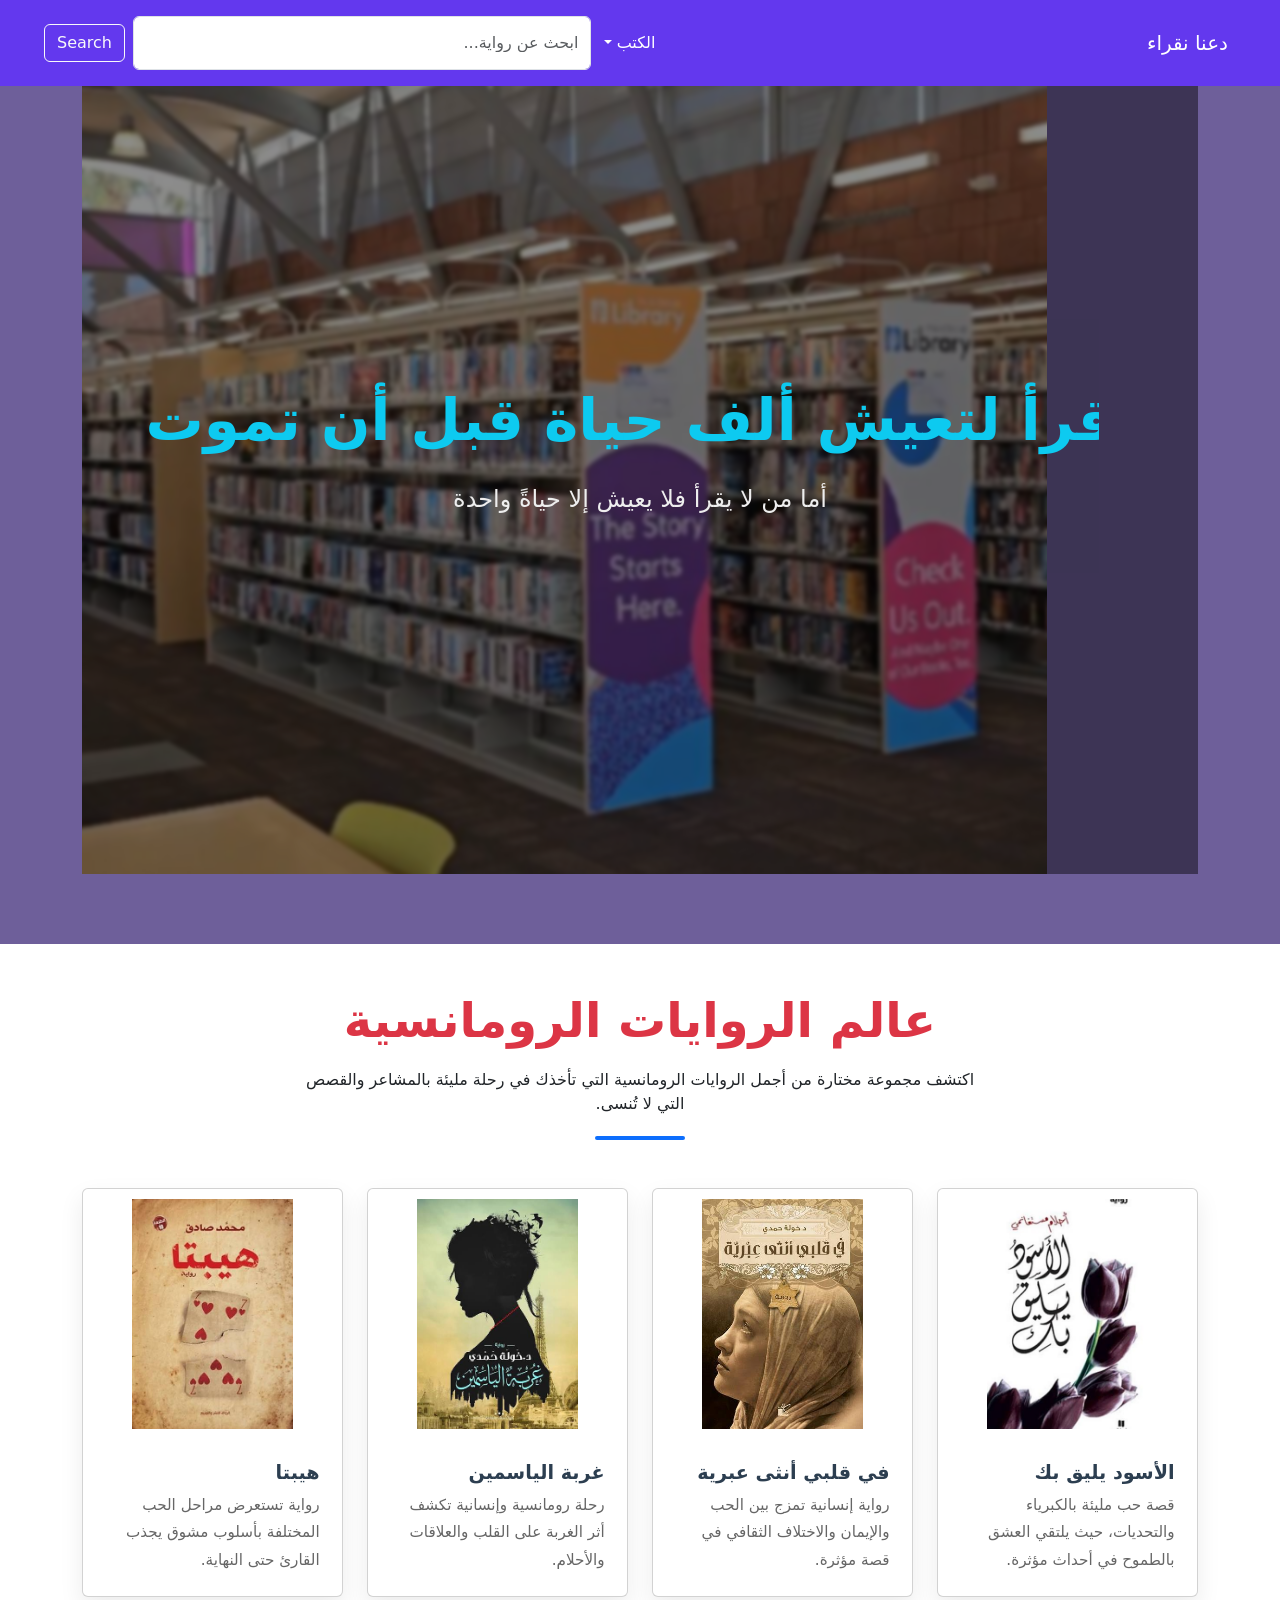
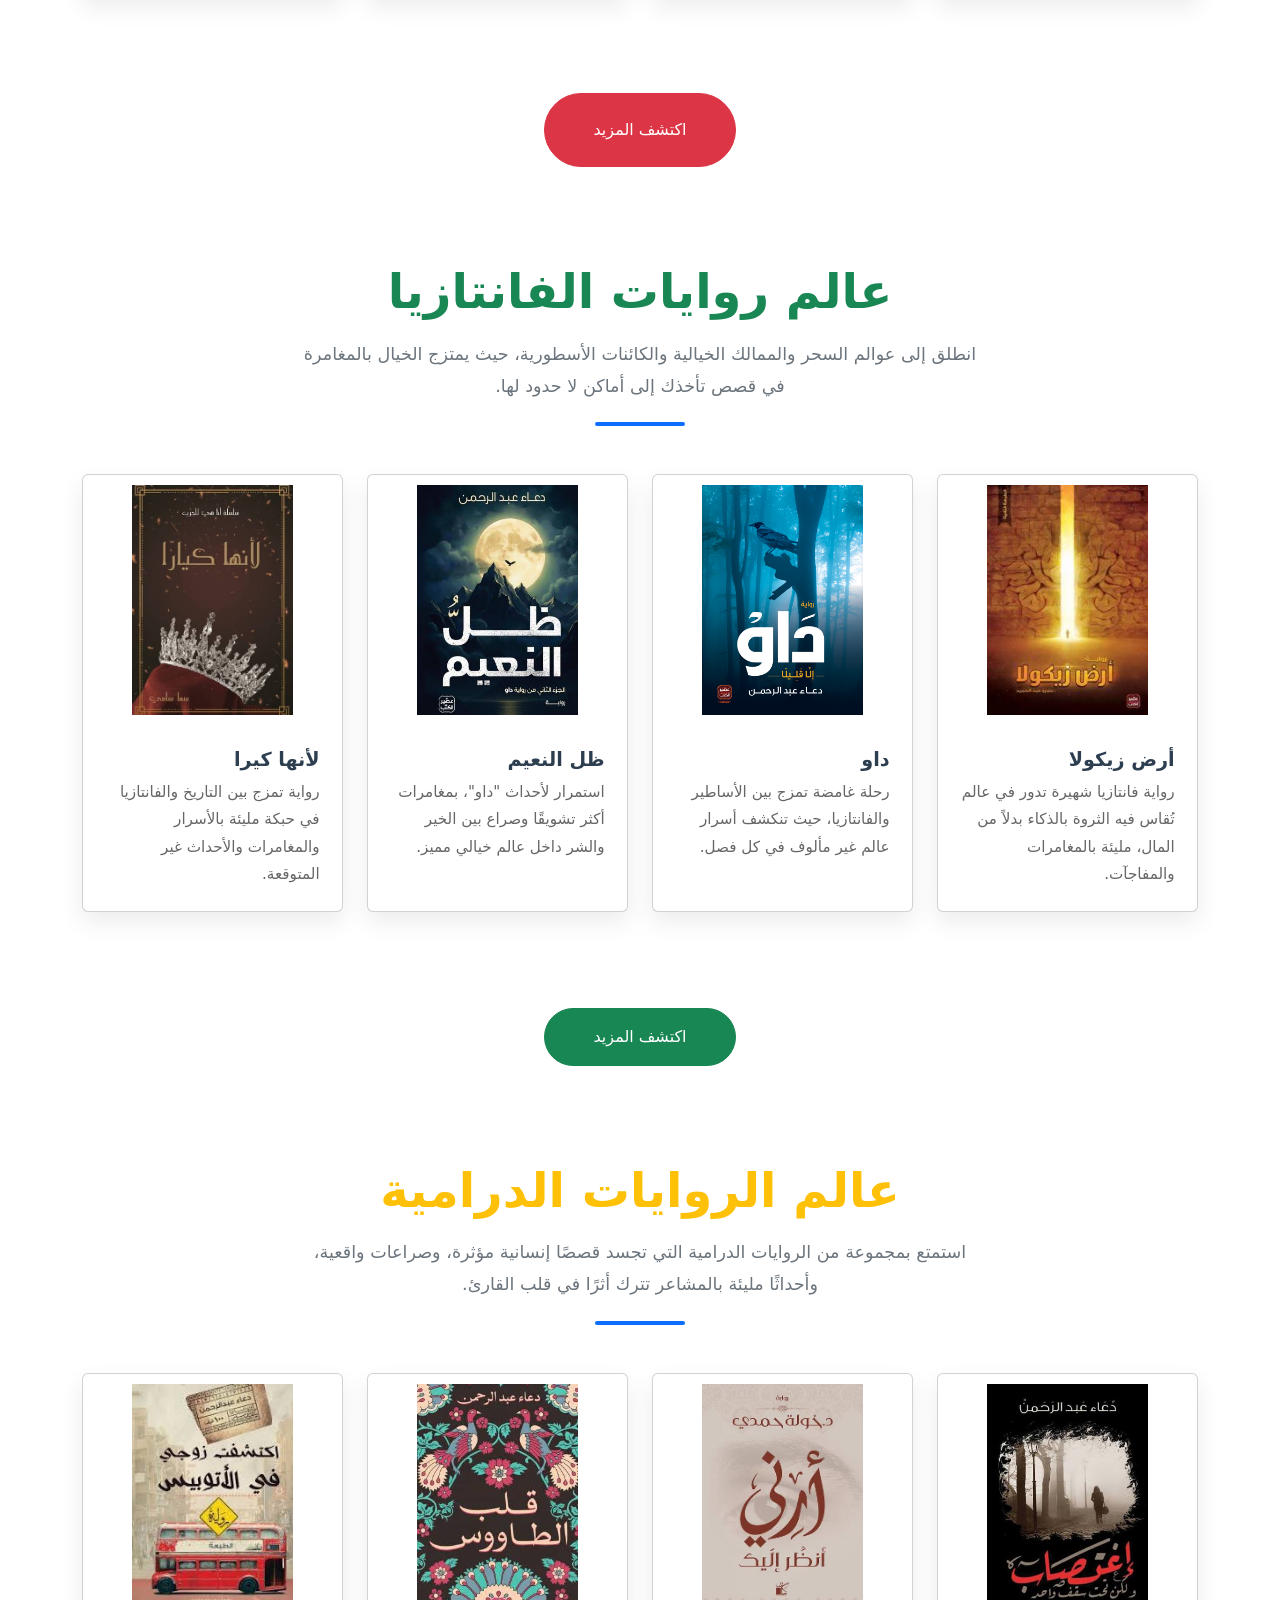
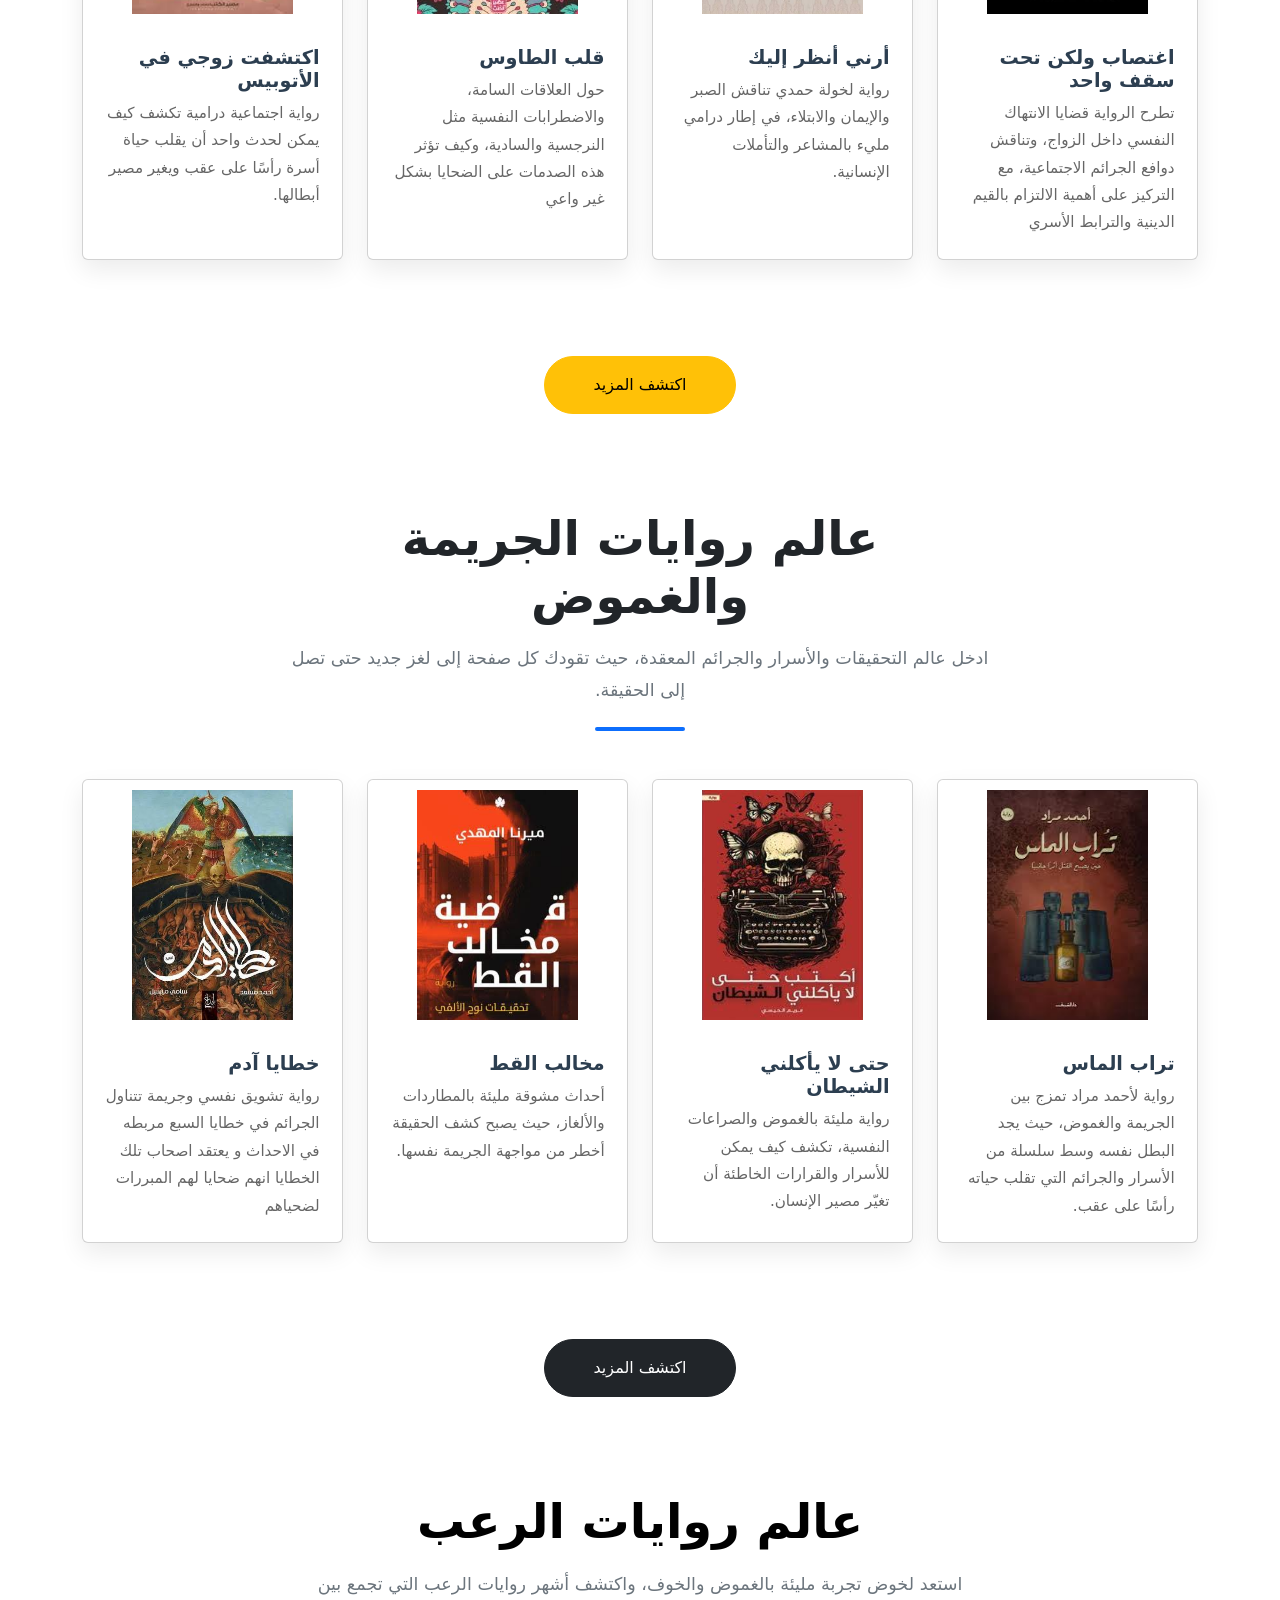
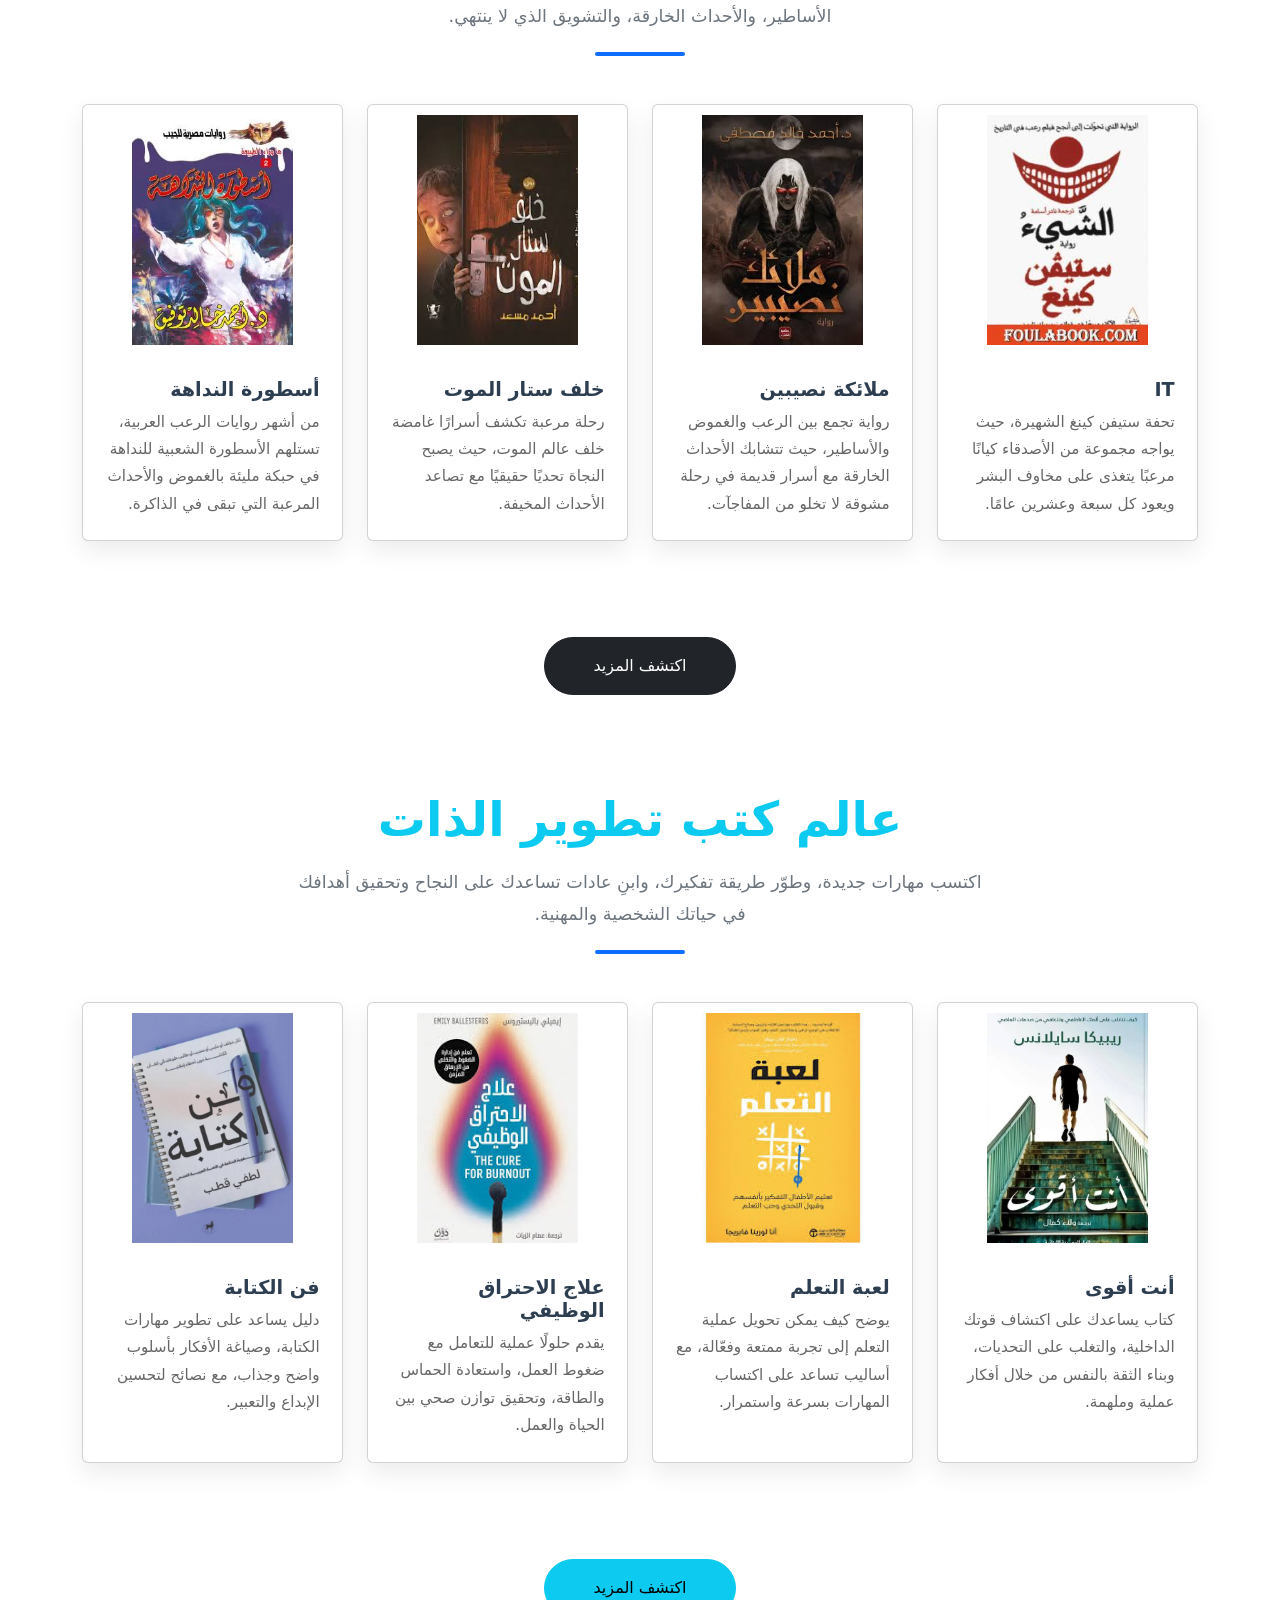
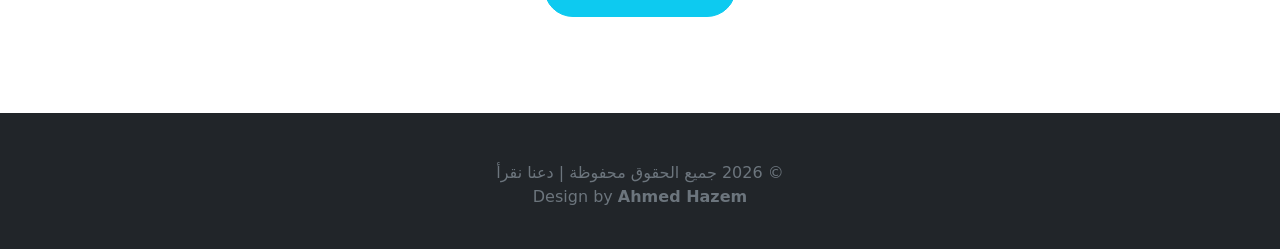
==== commit b1003813: "Update project" ====
--- a/index.html
+++ b/index.html
@@ -14,7 +14,7 @@
     <title>let's read</title>
   </head>
   <body>
-    
+
       <section class=" bg-section">
         <div class="container">
       <!--strat of nav bar-->
@@ -55,14 +55,18 @@
                 </ul>
               </li>
             </ul>
-            <form class="d-flex" role="search">
-              <input
-                class="form-control bg-light text-dark me-2"
-                type="search"
-                placeholder="ابحث عن صديق ..."
-              />
-              <button class="btn btn-outline-light me-2">Search</button>
-            </form>
+<form class="d-flex w-50 " id="searchForm">
+  <input
+    id="searchInput"
+    class="form-control "
+    type="search"
+    placeholder="ابحث عن رواية..."
+  />
+
+  <button class="btn btn-outline-light m-2 " type="submit">
+    Search
+  </button>
+</form>
           </div>
         </div>
       </nav>
--- a/css/style.css
+++ b/css/style.css
@@ -10,8 +10,7 @@
 }
 html {
   scroll-behavior: smooth;
-}
-/* start of index */
+} /* start of index */
 /* start of heder */
 .bg-section {
   background-color: #6e5f9a;
@@ -25,28 +24,23 @@
 }
 .navbar .navbar-brand:hover {
   color: #0feada !important;
-}
-/* Quote Section */
+} /* Quote Section */
 .hero-slider {
   position: relative;
   width: 100%;
   height: 90vh;
   overflow: hidden;
 }
-
 .hero-slider .carousel,
 .hero-slider .carousel-inner,
 .hero-slider .carousel-item {
   height: 100%;
 }
-
 .hero-slider img {
   width: 100%;
   height: 100%;
   object-fit: cover;
-
   filter: blur(2px);
-
   transform: scale(1.08);
 }
 .hero-slider::after {
@@ -57,32 +51,22 @@
 }
 .hero-content {
   position: absolute;
-
   top: 50%;
   left: 50%;
-
   transform: translate(-50%, -50%);
-
   z-index: 5;
-
   color: white;
-
   text-align: center;
-
   width: 90%;
 }
 .hero-content h1 {
   font-size: 58px;
-
   font-weight: bold;
-
   margin-bottom: 25px;
 }
 .hero-content p {
   font-size: 24px;
-
   margin-bottom: 35px;
-
   color: #eee;
 }
 .card-img-top {
@@ -94,7 +78,6 @@
 }
 .hero-content .btn {
   padding: 12px 40px;
-
   font-size: 20px;
 }
 .nav-link {
@@ -120,44 +103,22 @@
   font-weight: bold;
   text-align: center;
 }
-/*  Responsive */
-@media (max-width: 768px) {
-  .quote-box {
-    padding: 25px;
-  }
-  .quote-box h3 {
-    font-size: 1.5rem;
-  }
-  .quote-box p {
-    font-size: 1rem;
-  }
-  .carousel-item img {
-    height: 250px;
-  }
-}
 /* end of heder */
-
-/*=========================
-      BOOK SECTIONS
-=========================*/
-
+/*========================= BOOK SECTIONS =========================*/
 .section-heading {
   max-width: 700px;
   margin: auto;
 }
-
 .section-title {
   font-size: 3rem;
   font-weight: 700;
   margin-bottom: 18px;
 }
-
 .section-desc {
   color: #6c757d;
   font-size: 1.1rem;
   line-height: 1.8;
 }
-
 .section-heading::after {
   content: "";
   width: 90px;
@@ -170,9 +131,7 @@
 .hero {
   padding-top: 140px;
   padding-bottom: 60px;
-}
-/*========== Cards ==========*/
-
+} /*========== Cards ==========*/
 .book-card {
   border: none;
   border-radius: 18px;
@@ -181,12 +140,10 @@
   box-shadow: 0 10px 25px rgba(0, 0, 0, 0.08);
   transition: 0.35s ease;
 }
-
 .book-card:hover {
   transform: translateY(-8px);
   box-shadow: 0 18px 35px rgba(0, 0, 0, 0.15);
 }
-
 .book-card img {
   width: 70%;
   height: 250px;
@@ -195,33 +152,27 @@
   padding: 10px;
   transition: 0.4s;
 }
-
 .book-card:hover img {
   transform: scale(1.06);
 }
-
 .book-card .card-body {
   padding: 1.4rem;
 }
-
 .book-card .card-title {
   font-size: 1.2rem;
   font-weight: 700;
   color: #2c3e50;
 }
-
 .book-card .card-text {
   color: #666;
   font-size: 0.95rem;
   line-height: 1.8;
 }
-
 .book-card .btn {
   width: 100%;
   border-radius: 30px;
   margin-top: 15px;
 }
-
 .book-card .btn:hover {
   transform: translateY(-2px);
 }
@@ -229,15 +180,12 @@
   color: #2a0081 !important;
   font-weight: bolder;
   font-size: 20px;
-}
-/* end of index */
-
+} /* end of index */
 /* start of card */
 .book {
   perspective: 1200px;
   height: 560px;
 }
-
 .book-inner {
   position: relative;
   width: 100%;
@@ -245,7 +193,6 @@
   transition: 0.8s;
   transform-style: preserve-3d;
 }
-
 .book-front,
 .book-back {
   position: absolute;
@@ -255,7 +202,6 @@
   backface-visibility: hidden;
   box-shadow: 0 15px 35px rgba(0, 0, 0, 0.18);
 }
-
 .book-front img {
   width: 85%;
   height: 320px;
@@ -263,7 +209,6 @@
   display: block;
   margin: 15px auto;
 }
-
 .book-info {
   height: 185px;
   display: flex;
@@ -273,24 +218,21 @@
   text-align: center;
   padding: 15px 20px;
 }
-
 .rating {
   display: flex;
   justify-content: center;
   align-items: center;
   gap: 4px;
-  color: #ffc107; /* اللون الذهبي */
+  color: #ffc107;
   font-size: 18px;
   margin-bottom: 15px;
 }
-
 .rating span {
   color: #444;
   font-weight: bold;
   margin-right: 8px;
   font-size: 16px;
 }
-
 .book-info h5 {
   height: 50px;
   display: flex;
@@ -300,7 +242,6 @@
   font-size: 1.15rem;
   font-weight: 700;
 }
-
 .book-info small {
   height: 24px;
   display: flex;
@@ -308,39 +249,31 @@
   color: #777;
   margin: 0;
 }
-
 .flip-btn {
   width: 100%;
   margin-top: auto;
 }
-
 .book-back {
   background: #212529;
   color: #fff;
   transform: rotateY(180deg);
-
   display: flex;
   flex-direction: column;
   justify-content: space-between;
-
   text-align: center;
   padding: 25px;
 }
-
 .book-back h4 {
   margin: 0;
 }
-
 .book-back .book-name {
   font-size: 20px;
   font-weight: bold;
 }
-
 .book-back .author {
   color: #cfcfcf;
   margin-bottom: 10px;
 }
-
 .book-back blockquote {
   flex: 1;
   display: flex;
@@ -353,22 +286,19 @@
   border-right: 4px solid #dc3545;
   color: #eee;
 }
-
 .back-btn {
   width: 100%;
-}
-
-/* end of card */
+} /* end of card */
 /* scrollTopBtn */
 #scrollTopBtn {
   position: fixed;
   bottom: 25px;
-  left: 25px; /* لو الموقع عربي */
+  left: 25px;
   width: 50px;
   height: 50px;
   border: none;
   border-radius: 50%;
-  background: #dc3545;
+  background: #05079b;
   color: #fff;
   font-size: 20px;
   cursor: pointer;
@@ -377,8 +307,26 @@
   transition: 0.3s;
   box-shadow: 0 5px 15px rgba(0, 0, 0, 0.3);
 }
-
 #scrollTopBtn:hover {
   background: #bb2d3b;
   transform: translateY(-3px);
 }
+.highlight {
+  animation: flash 1s ease-in-out 3;
+
+  border-radius: 15px;
+}
+
+@keyframes flash {
+  0% {
+    box-shadow: 0 0 0px #dc3545;
+  }
+
+  50% {
+    box-shadow: 0 0 25px #dc3545;
+  }
+
+  100% {
+    box-shadow: 0 0 0px #dc3545;
+  }
+}
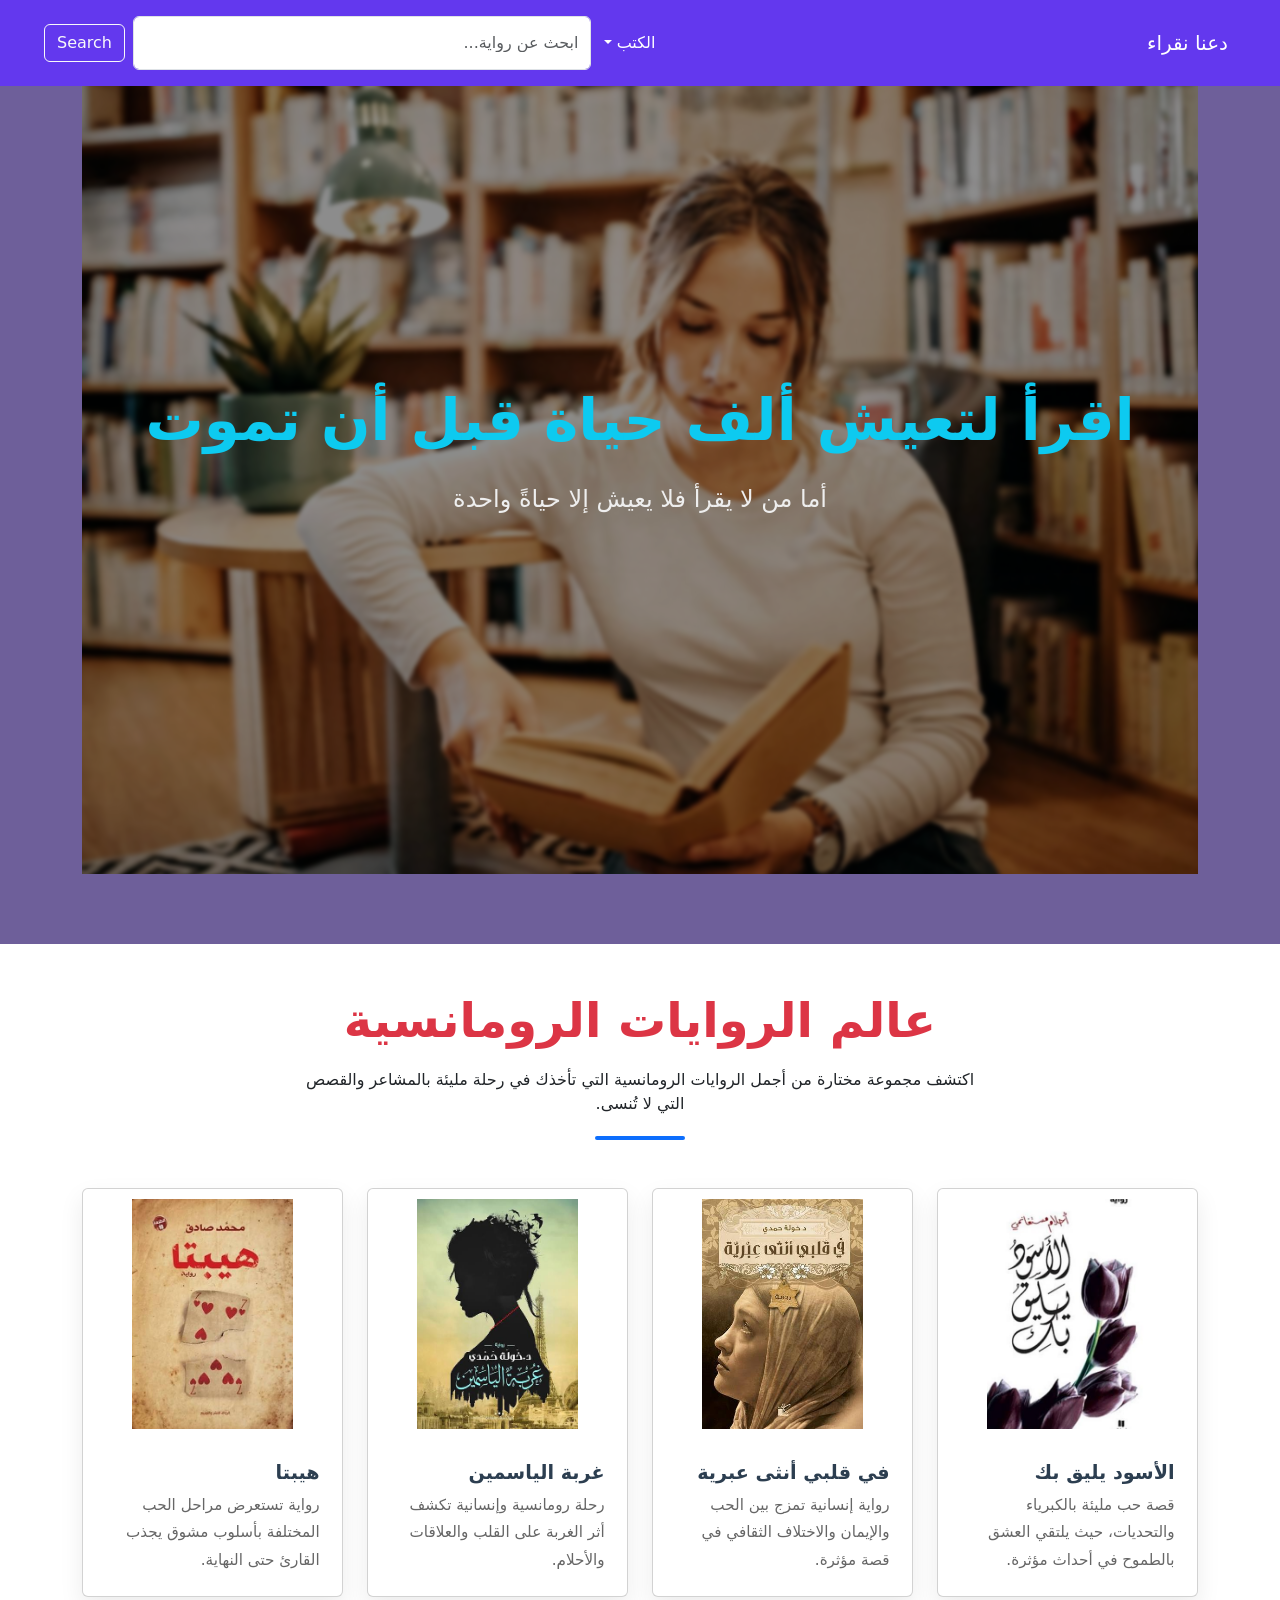
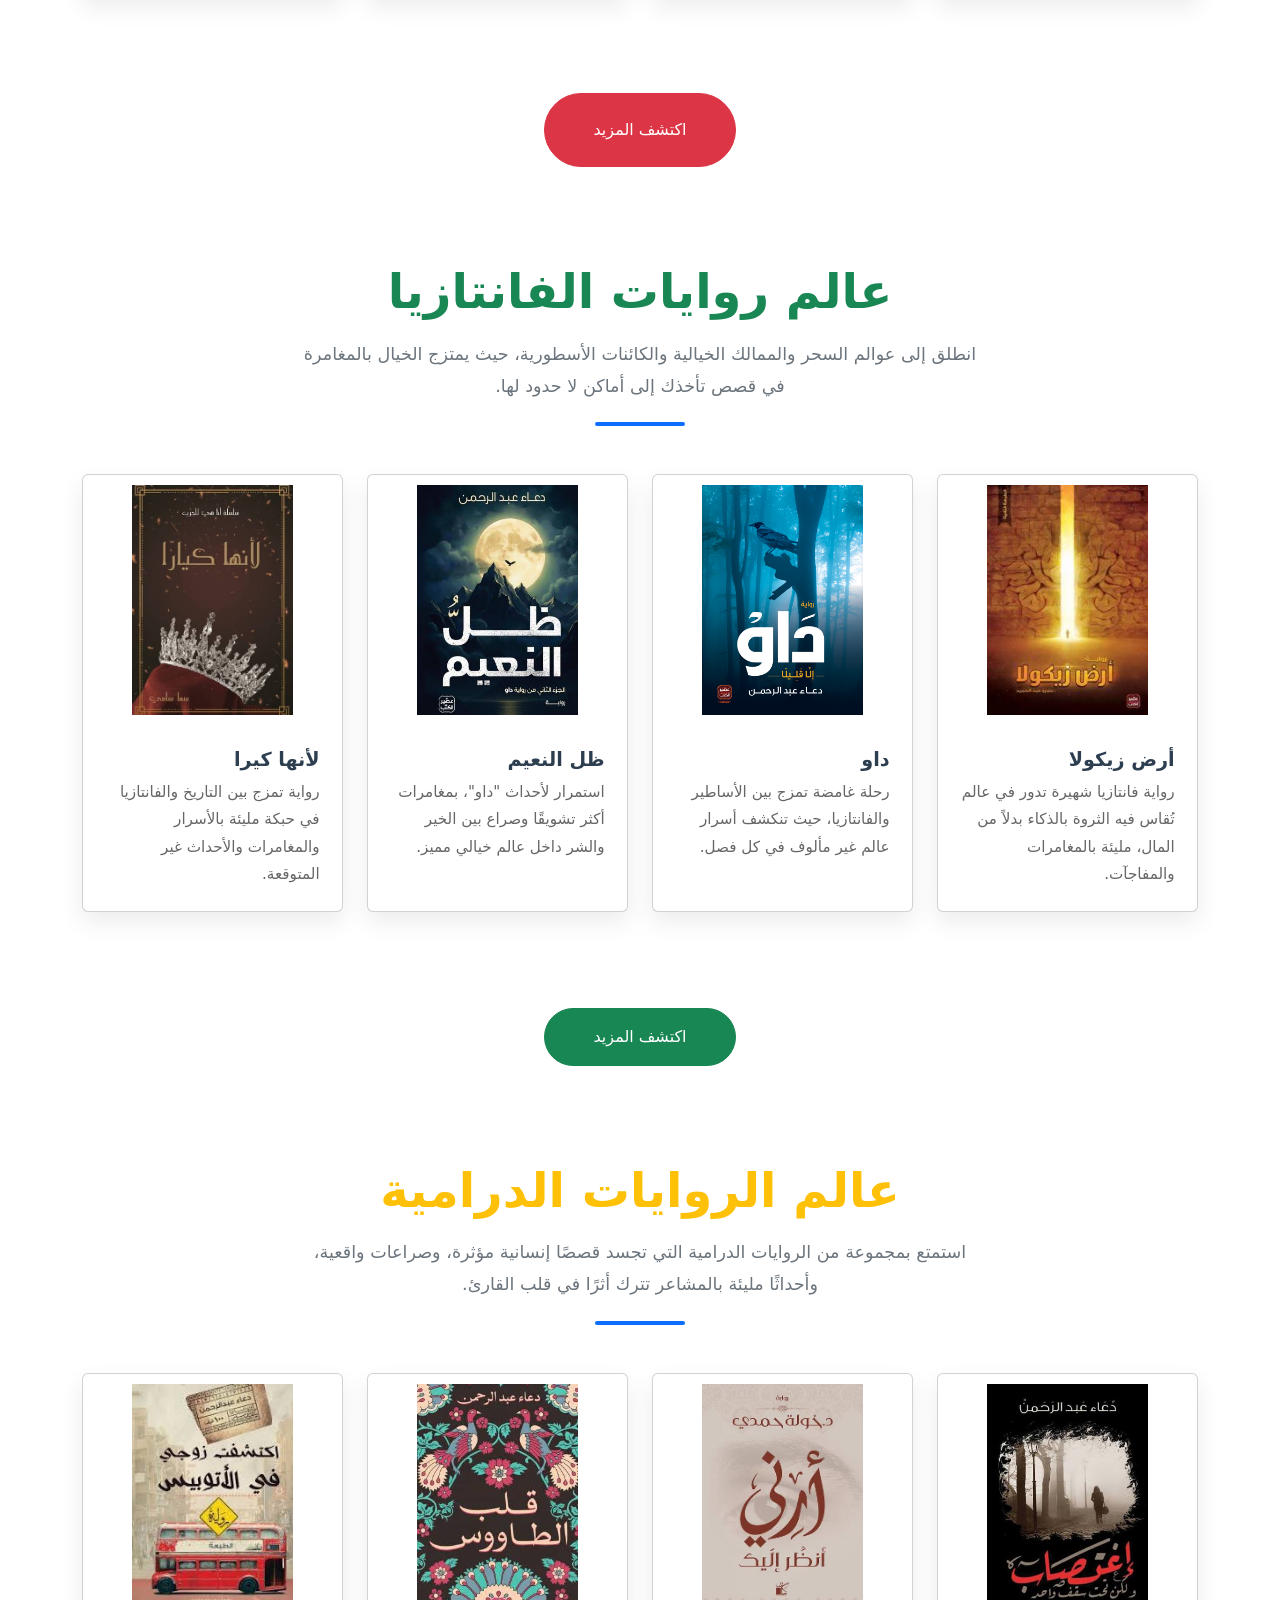
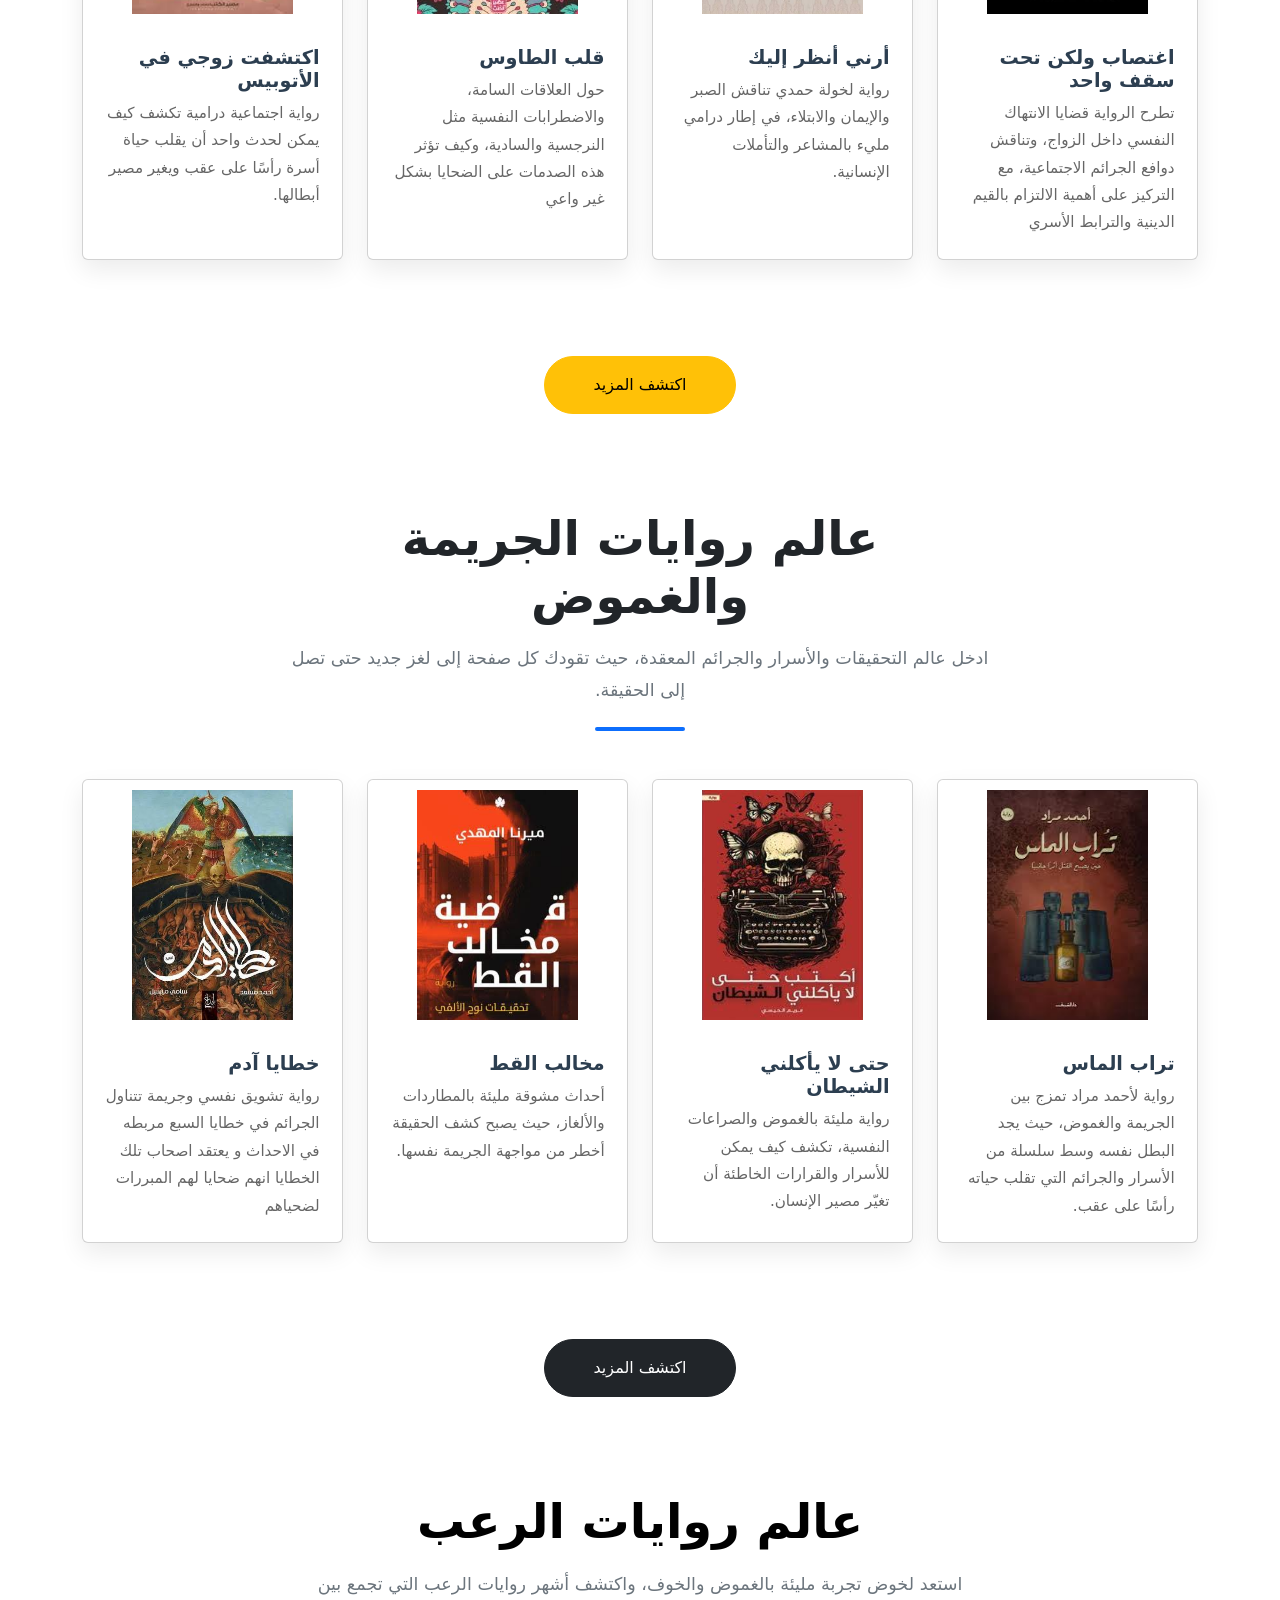
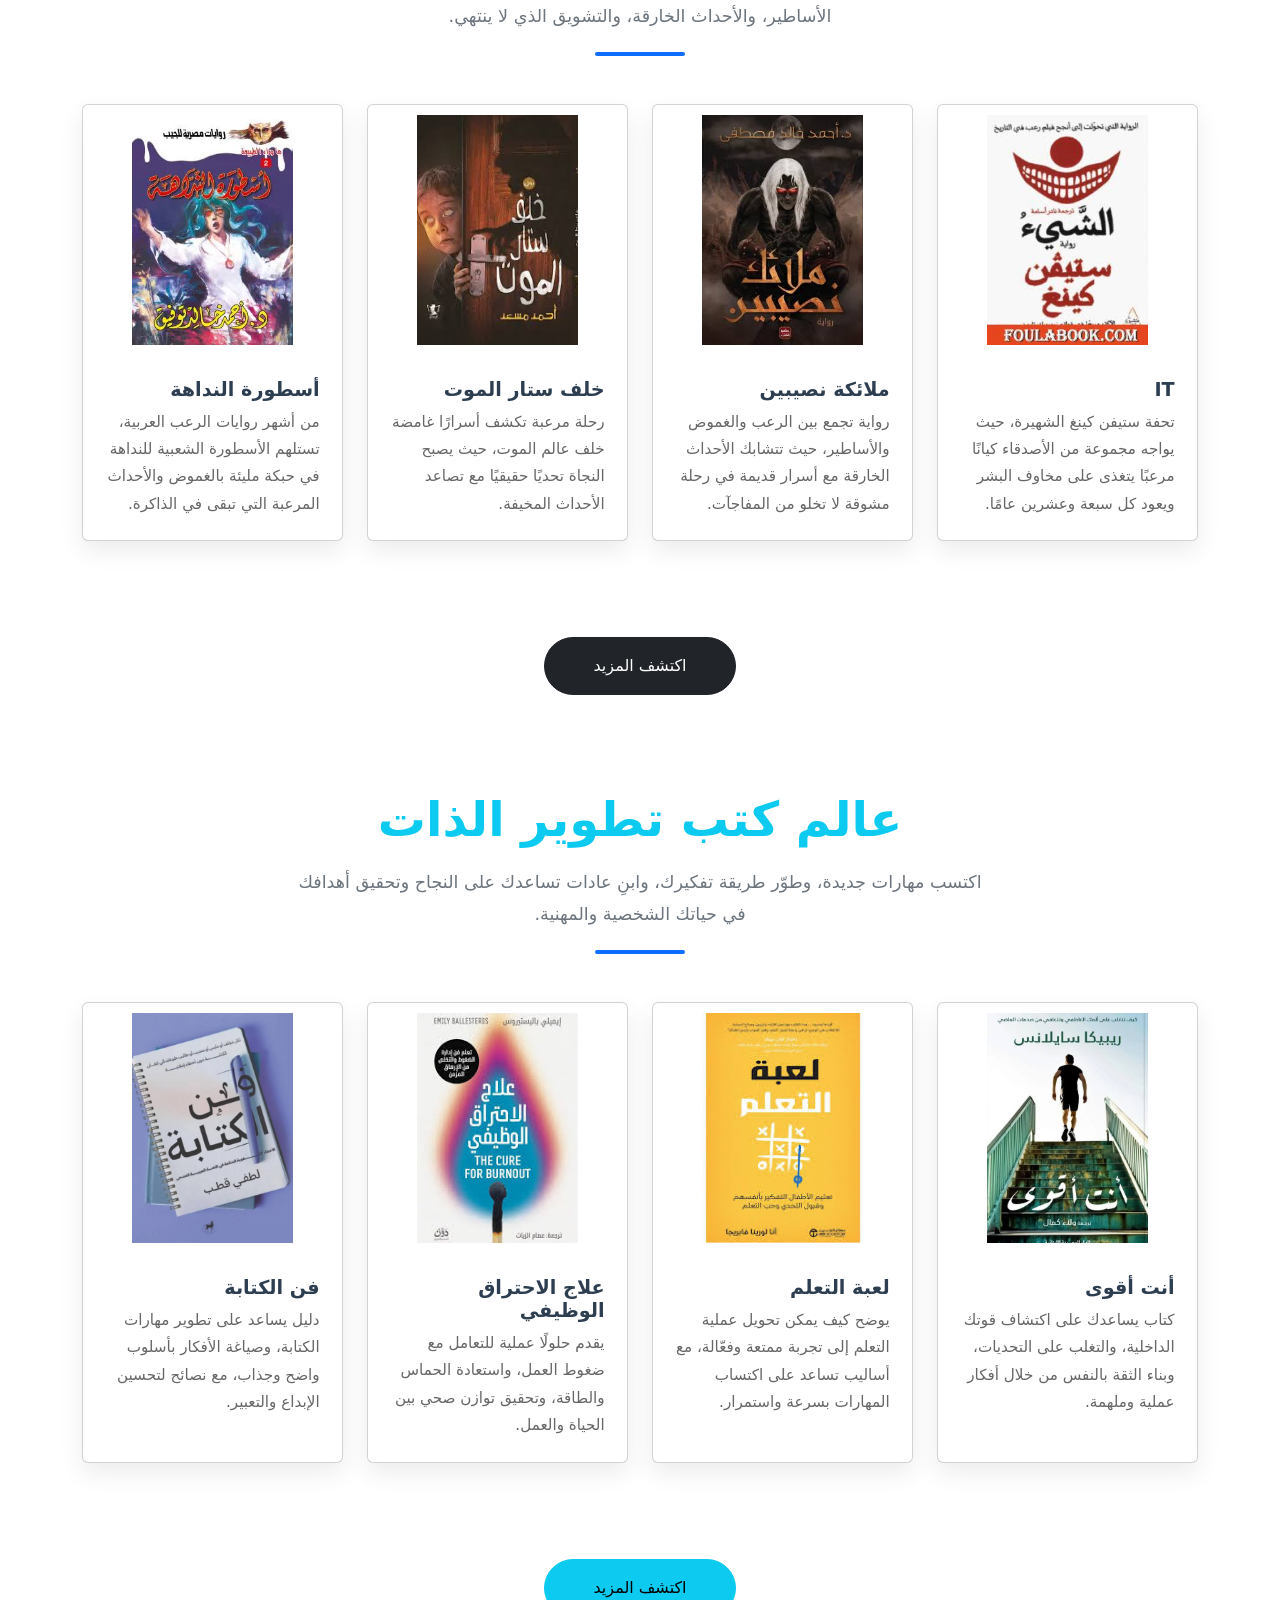
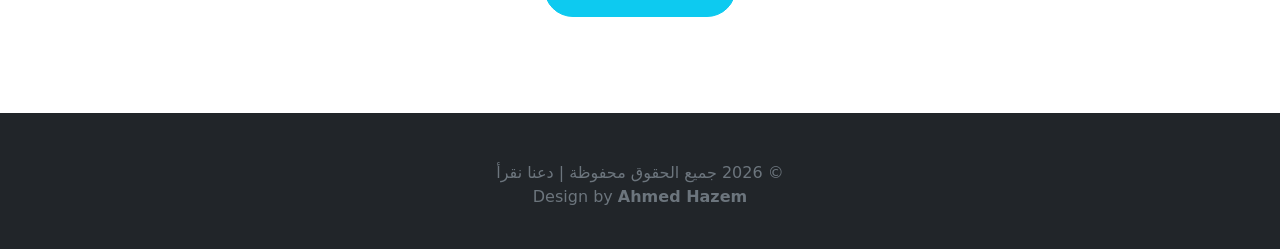
==== commit e3b2f600: "Update project" ====
--- a/index.html
+++ b/index.html
@@ -240,7 +240,7 @@
     </div>
   </div>
   <div class="text-center mt-5">
-    <a  target="_blank" rel="noopener noreferrer" class="btn btn-success px-5 py-3 m-5 rounded-pill" href="Fantasy.html">
+    <a  target="_blank" rel="noopener noreferrer" class="btn btn-success px-5 py-3 m-5 rounded-pill" href="fantasy.html">
       اكتشف المزيد
     </a>
   </div>
--- a/css/style.css
+++ b/css/style.css
@@ -193,6 +193,10 @@
   transition: 0.8s;
   transform-style: preserve-3d;
 }
+.book-front {
+  display: flex;
+  flex-direction: column;
+}
 .book-front,
 .book-back {
   position: absolute;
@@ -203,20 +207,24 @@
   box-shadow: 0 15px 35px rgba(0, 0, 0, 0.18);
 }
 .book-front img {
-  width: 85%;
-  height: 320px;
-  object-fit: contain;
+  flex-shrink: 0;
+  width: 100%;
+  height: 300px;
+  object-fit: cover;
   display: block;
   margin: 15px auto;
 }
+
 .book-info {
+  flex: 1;
   height: 185px;
   display: flex;
   flex-direction: column;
   justify-content: space-between;
   align-items: center;
   text-align: center;
-  padding: 15px 20px;
+  height: 200;
+  padding: 15px;
 }
 .rating {
   display: flex;
@@ -234,20 +242,22 @@
   font-size: 16px;
 }
 .book-info h5 {
-  height: 50px;
+  min-height: 2.8rem;
   display: flex;
   align-items: center;
   justify-content: center;
+  text-align: center;
   margin: 0;
-  font-size: 1.15rem;
-  font-weight: 700;
 }
 .book-info small {
-  height: 24px;
+  height: 25px;
   display: flex;
   align-items: center;
   color: #777;
   margin: 0;
+}
+.book-info .flip-btn {
+  margin-top: auto;
 }
 .flip-btn {
   width: 100%;
@@ -312,21 +322,8 @@
   transform: translateY(-3px);
 }
 .highlight {
-  animation: flash 1s ease-in-out 3;
-
-  border-radius: 15px;
-}
-
-@keyframes flash {
-  0% {
-    box-shadow: 0 0 0px #dc3545;
-  }
-
-  50% {
-    box-shadow: 0 0 25px #dc3545;
-  }
-
-  100% {
-    box-shadow: 0 0 0px #dc3545;
-  }
-}
+  border: 3px solid #dc3545 !important;
+  transform: scale(1.05);
+  transition: all 0.4s ease-in-out;
+  box-shadow: 0 10px 20px rgba(220, 53, 69, 0.4);
+}
